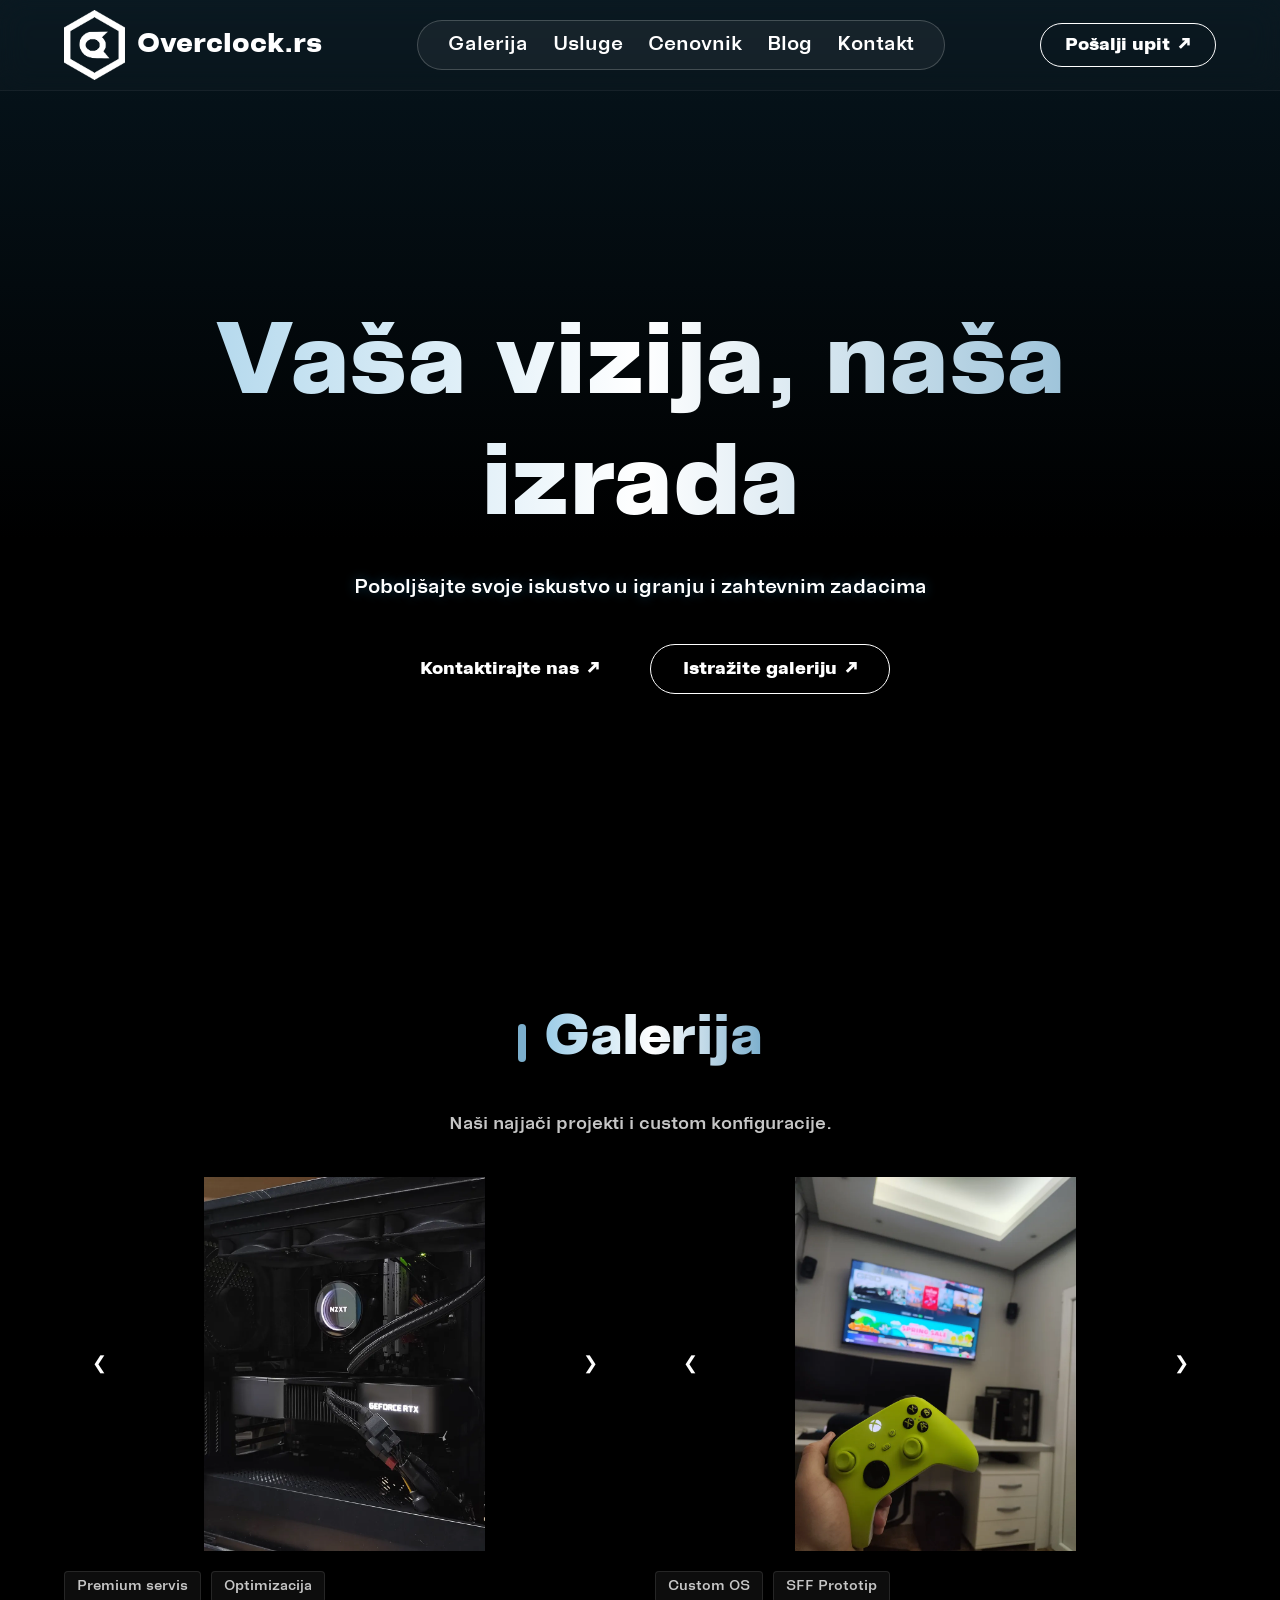
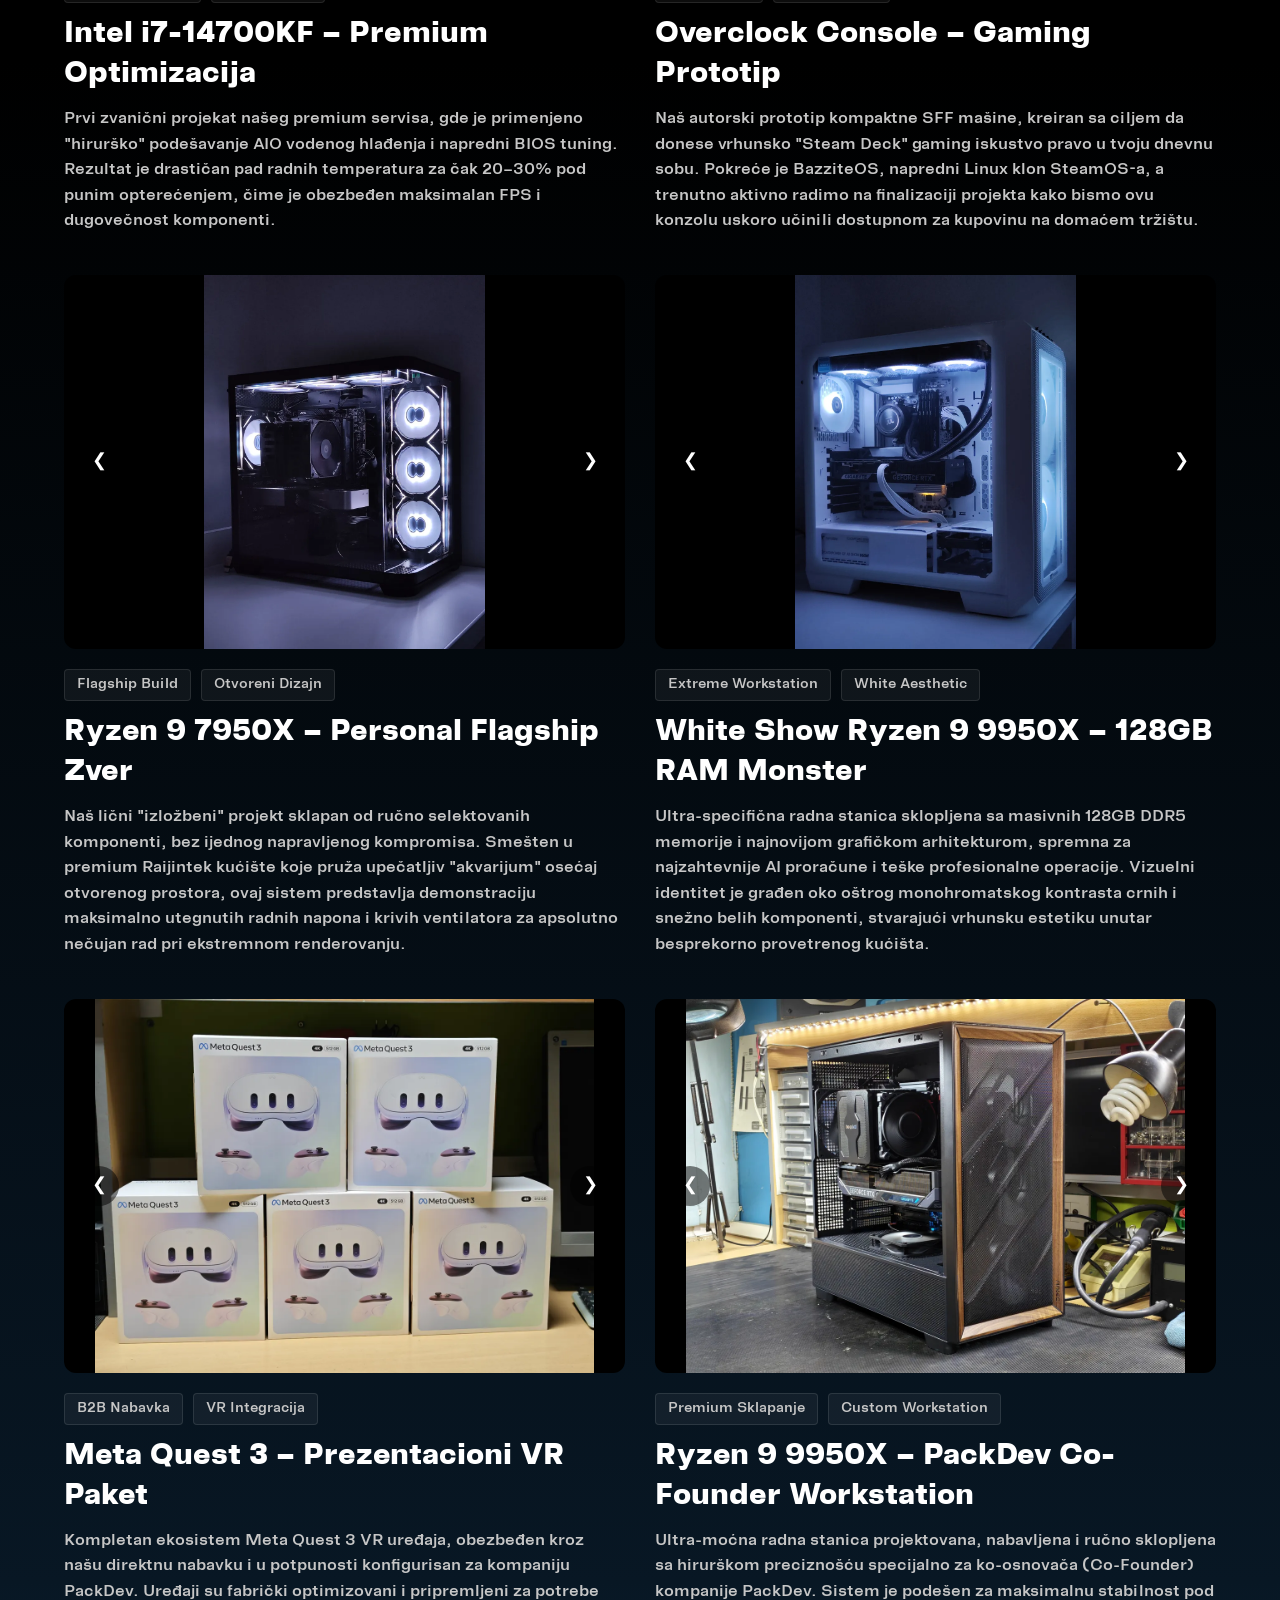
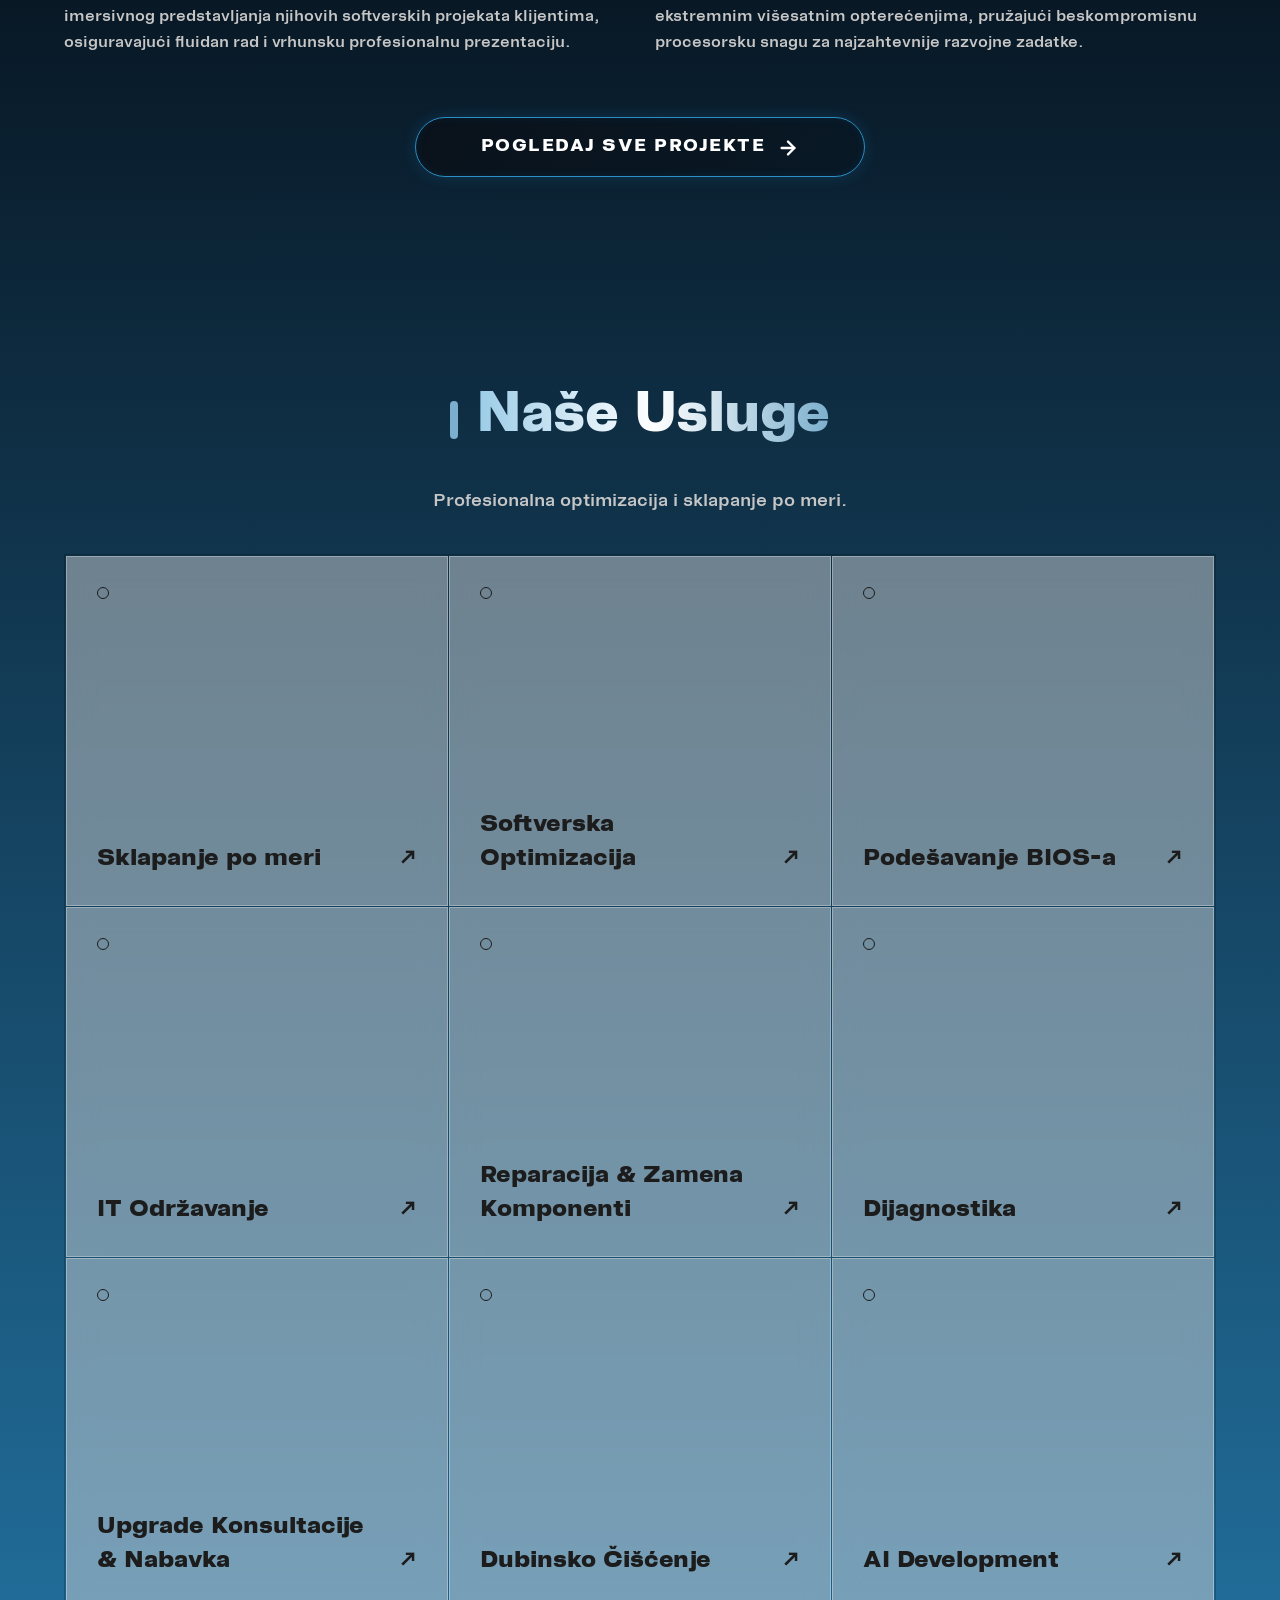
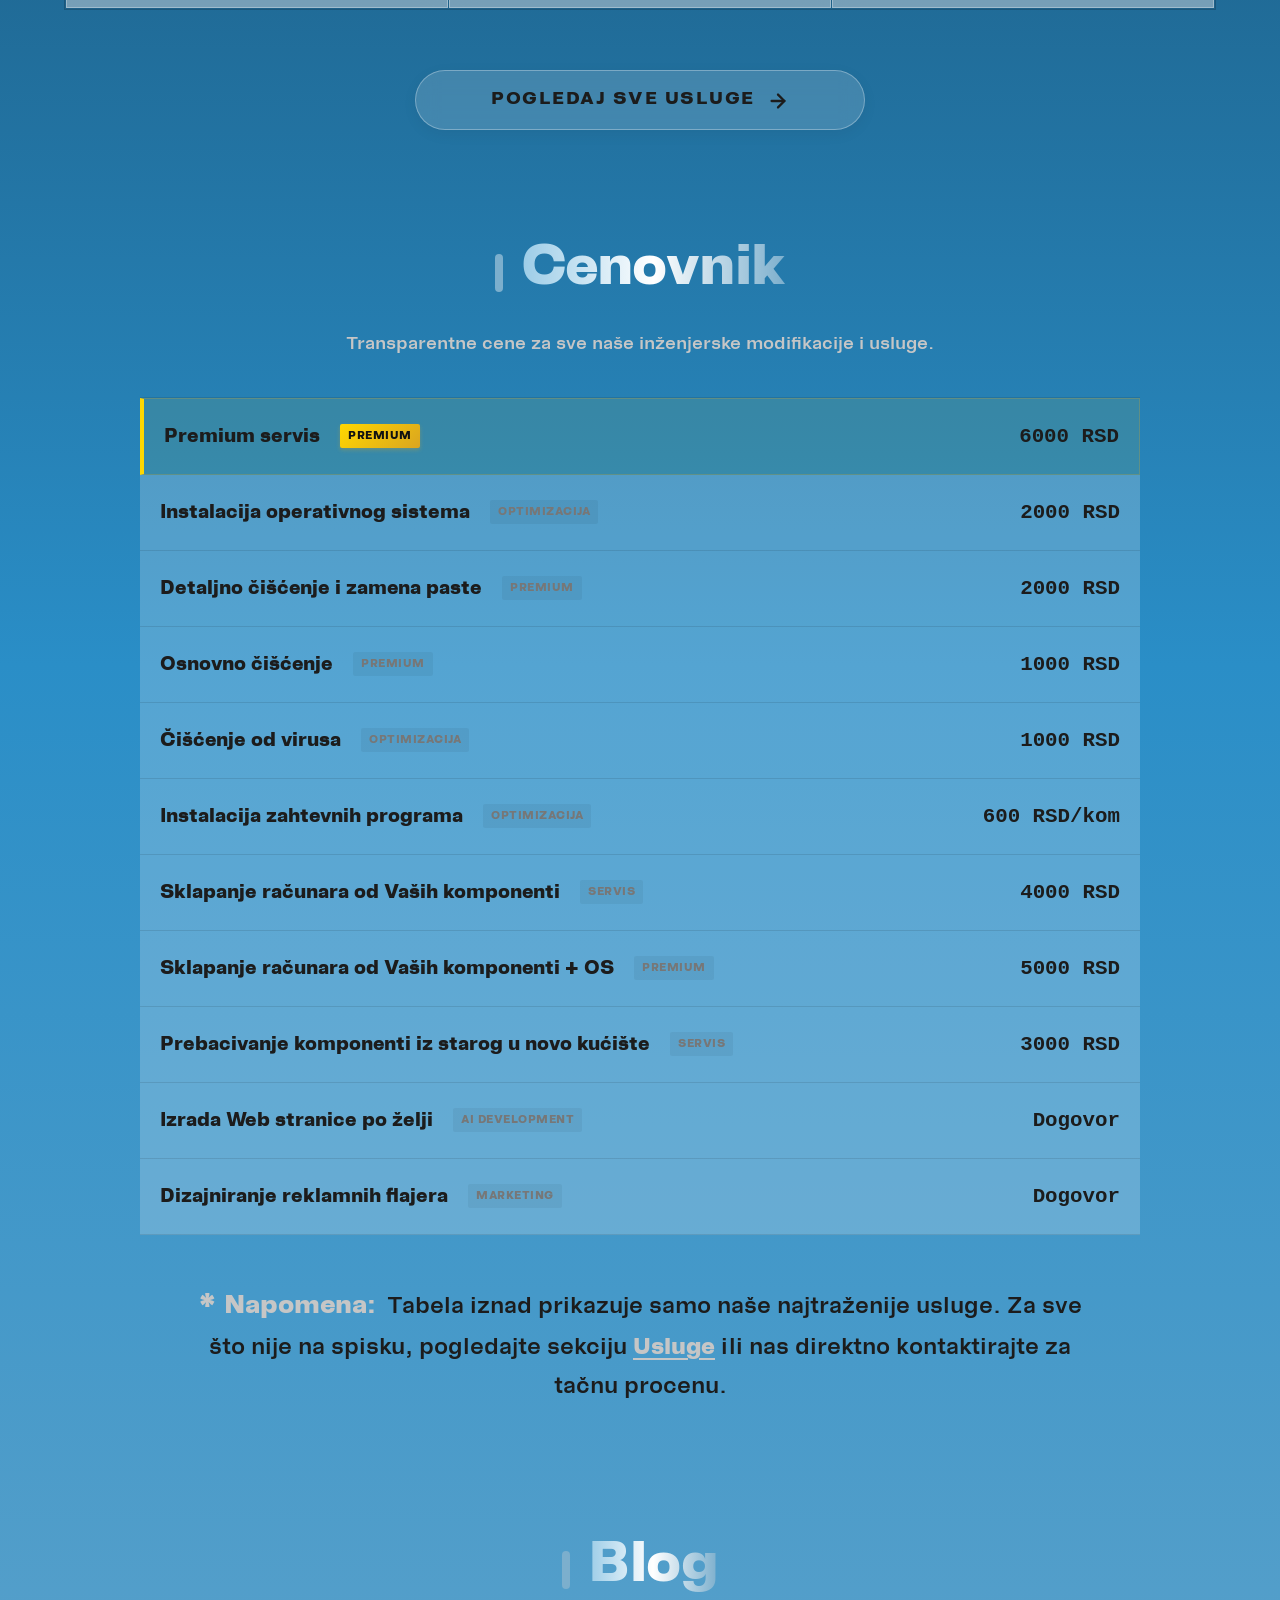
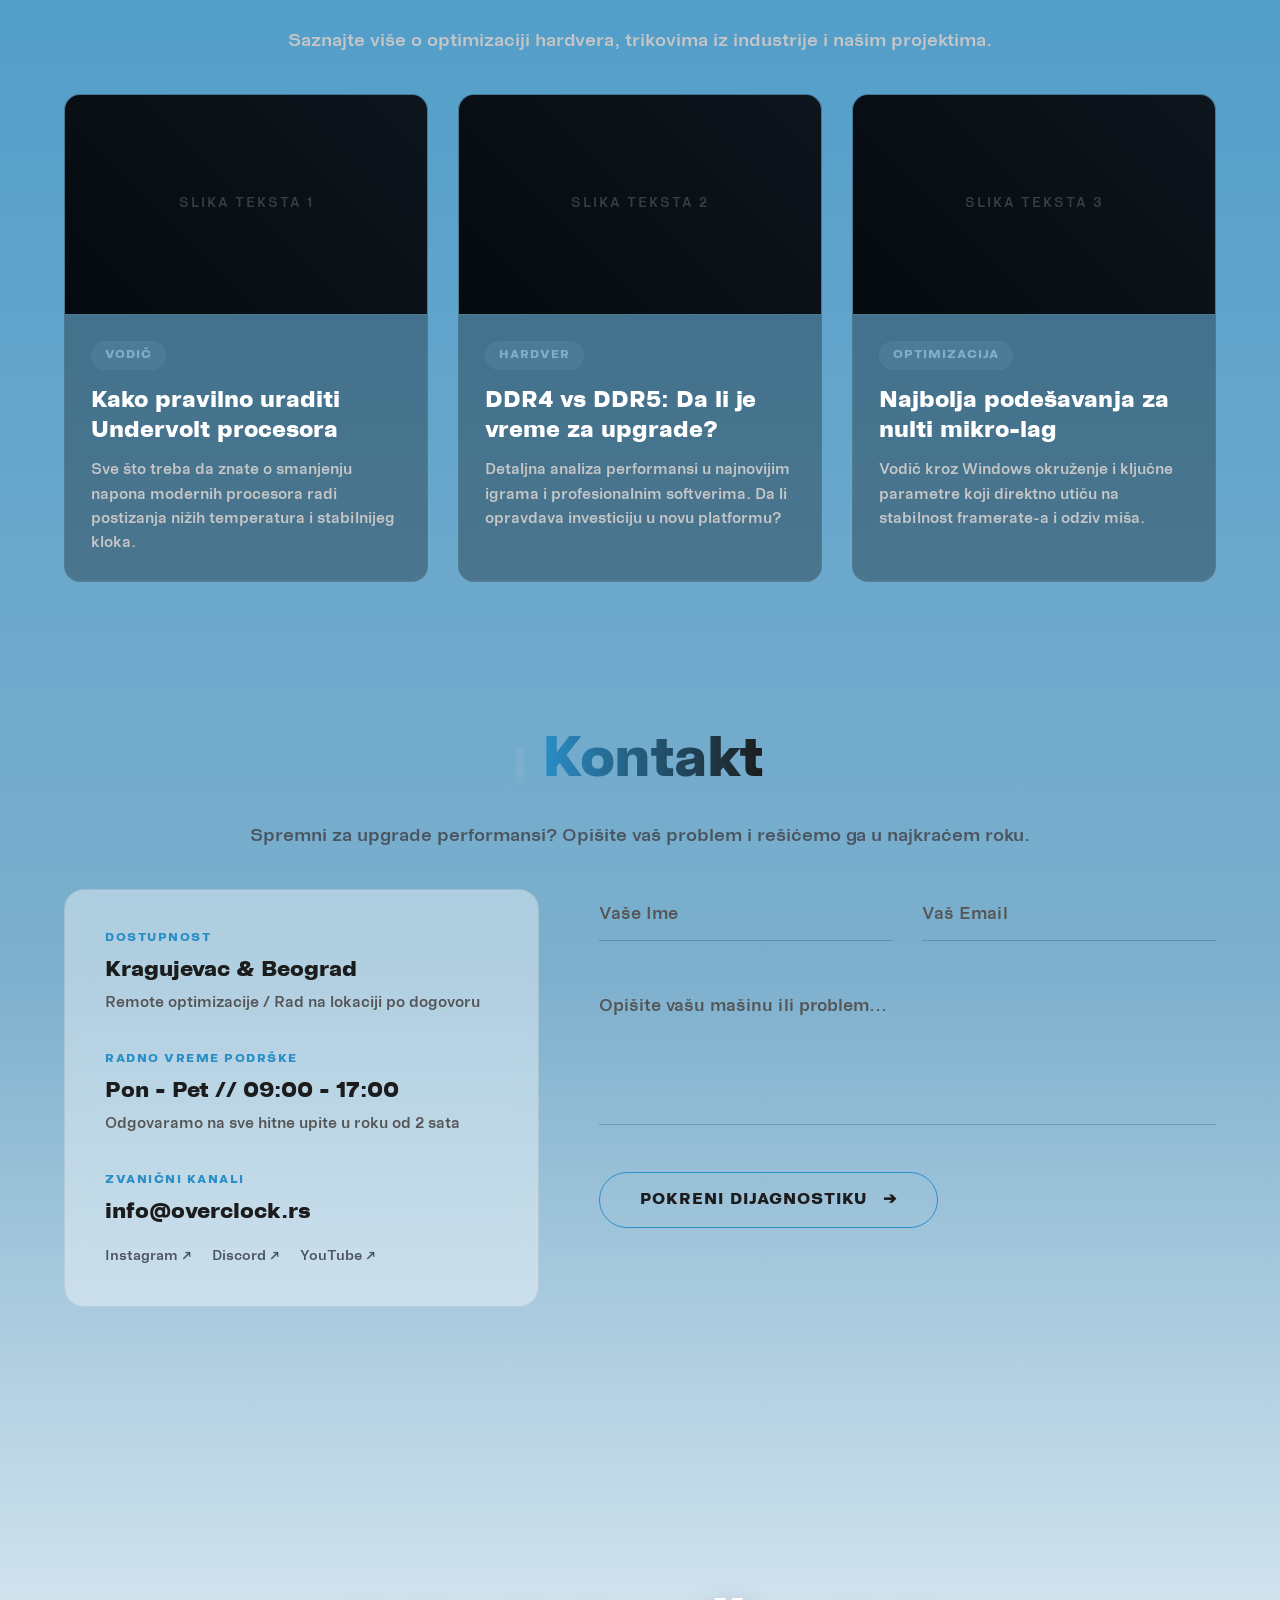
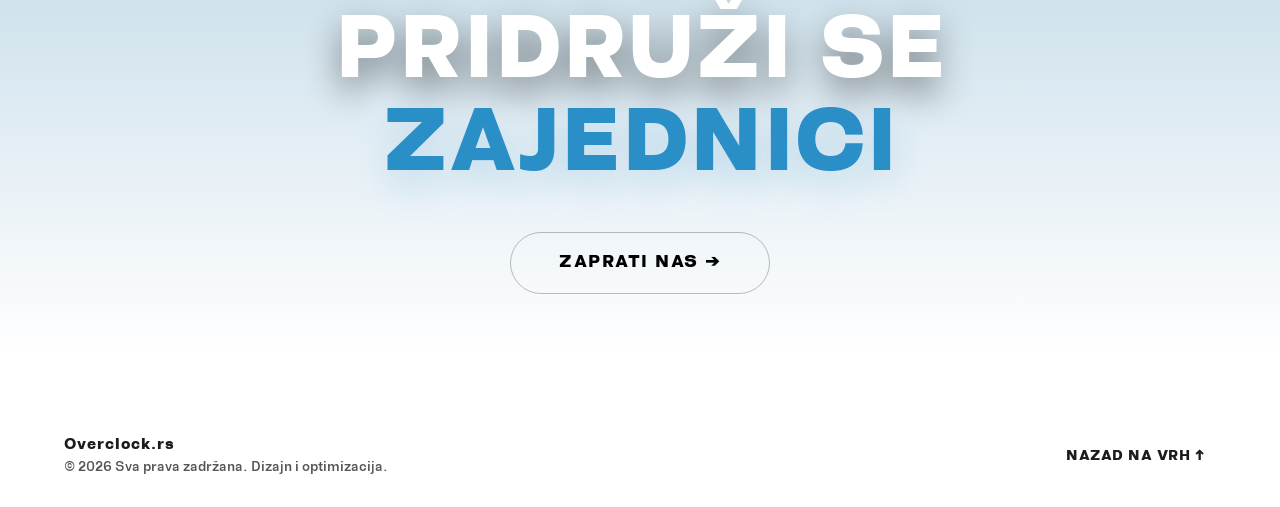
==== index.html @ 9da89755 "Price section QoL 1" ====
<!DOCTYPE html>
<html lang="sr">
<head>
    <meta charset="UTF-8">
    <meta name="viewport" content="width=device-width, initial-scale=1.0">
    <title>Pocetna - Overclock.rs</title>
    <link rel="stylesheet" href="css/animations.css">
    <link rel="stylesheet" href="css/style.css?v=5.9">
    <link rel="stylesheet" href="css/mobile.css?v=5.9">
</head>
<body>

    <header>
        <div class="container main-navigation">
            
            <div class="logo-wrapper">
                <img src="images/oc1.png" alt="Logo">
                <a href="#hero" class="logo-text">Overclock.rs</a>
            </div>

            <input type="checkbox" id="menu-toggle" class="menu-toggle-cb">
                <label for="menu-toggle" class="hamburger-menu">
                        <span></span>
                        <span></span>
                        <span></span>
                </label>

            <nav>
                <a href="#galerija">Galerija</a>
                <a href="#usluge">Usluge</a>
                <a href="#cenovnik">Cenovnik</a>
                <a href="#blog">Blog</a>
                <a href="#kontakt">Kontakt</a>
            </nav>

            <div class="header-actions">
                <button class="btn-outline-nav">Pošalji upit <span>↗</span></button>
            </div>
            
        </div>
    </header>

    <section id="hero" class="hero">

<div class="video-wrapper">
    <iframe src="https://player.vimeo.com/video/1200916587?background=1&autoplay=1&loop=1&muted=1" 
            frameborder="0" 
            allow="autoplay; fullscreen">
    </iframe>
    
    <div class="video-overlay"></div>
</div>

    <div class="hero-overlay">
        <div class="container hero-content">
            <div class="hero-content-wrapper">
                <h1>Vaša vizija, naša izrada</h1>
                <p>Poboljšajte svoje iskustvo u igranju i zahtevnim zadacima</p>
            
                    <div class="hero-actions">
                        <a href="#" class="btn-black">Kontaktirajte nas <span>↗</span></a>
                        <a href="#" class="btn-outline">Istražite galeriju <span>↗</span></a>
                    </div>
                </div>
            </div>
    </div>
    </section>

<main class="scroll-journey">
    
<section id="galerija" class="gallery">
    <div class="container">
        <div class="section-head scroll-blur-reveal">
            <div class="title-wrapper">
                <div class="title-marker"></div>
                <h2 class="section-title">Galerija</h2>
            </div>
            <p class="section-subtitle">Naši najjači projekti i custom konfiguracije.</p>
        </div>
        
<div class="large-gallery-grid">
    
    <div class="gallery-project scroll-blur-reveal">
        <div class="slider-wrapper">
                <button class="slider-arrow prev-arrow" aria-label="Prethodna slika">&#10094;</button>
  
            <div class="project-slider">
                <div class="slide"><img src="images/galerija/i714700k_1.webp" alt="Intel i7-14700K optimizacija i sklapanje"></div>
                <div class="slide"><img src="images/galerija/i714700k_2.webp" alt="Vodeno hlađenje i kabliranje kućišta"></div>
                <div class="slide"><img src="images/galerija/i714700k_3.webp" alt="Detalj unutrašnjosti računara"></div>
                <div class="slide"><img src="images/galerija/i714700k_4.webp" alt="Detalj unutrašnjosti računara"></div>
                <div class="slide"><img src="images/galerija/i714700k_5.webp" alt="Detalj vodeno hlađenje"></div>
                <div class="slide"><img src="images/galerija/i714700k_6.webp" alt="Rešenje vodenog hlađenja uz pomoć gumica"></div>
        </div>

                <button class="slider-arrow next-arrow" aria-label="Sledeća slika">&#10095;</button>
        </div>
        
        <div class="project-info">
            <div class="project-tags">
                <span class="tag">Premium servis</span>
                <span class="tag">Optimizacija</span>
            </div>
            <h3 class="project-title">Intel i7-14700KF – Premium Optimizacija</h3>
            <p class="project-desc">Prvi zvanični projekat našeg premium servisa, gde je primenjeno "hirurško" podešavanje AIO vodenog hlađenja i napredni BIOS tuning.
                 Rezultat je drastičan pad radnih temperatura za čak 20–30% pod punim opterećenjem, čime je obezbeđen maksimalan FPS i dugovečnost komponenti.</p>
        </div>
    </div>

    <div class="gallery-project scroll-blur-reveal">
        <div class="slider-wrapper">
                <button class="slider-arrow prev-arrow" aria-label="Prethodna slika">&#10094;</button>
  
            <div class="project-slider">
                <div class="slide"><img src="images/galerija/ockonzola_1.webp" alt="Kompletan konzolni setup sa kontrolerom u dnevnoj sobi"></div>
                <div class="slide"><img src="images/galerija/ockonzola_2.webp" alt="OC Konzola priključena na monitor - Bazzite OS interfejs"></div>
                <div class="slide"><img src="images/galerija/ockonzola_3.webp" alt="Framerate prilikom testiranja"></div>
                <div class="slide"><img src="images/galerija/ockonzola_4.webp" alt="Prikazivanje mogućnosti desktop moda"></div>
                <div class="slide"><img src="images/galerija/ockonzola_5.webp" alt="Funkcionalan desktop mod"></div>
        </div>

                <button class="slider-arrow next-arrow" aria-label="Sledeća slika">&#10095;</button>
        </div>
        
        <div class="project-info">
            <div class="project-tags">
                <span class="tag">Custom OS</span>
                <span class="tag">SFF Prototip</span>
            </div>
            <h3 class="project-title">Overclock Console – Gaming Prototip</h3>
            <p class="project-desc">Naš autorski prototip kompaktne SFF mašine, kreiran sa ciljem da donese vrhunsko "Steam Deck" gaming iskustvo pravo u tvoju dnevnu sobu. 
                Pokreće je BazziteOS, napredni Linux klon SteamOS-a, a trenutno aktivno radimo na finalizaciji projekta kako bismo ovu konzolu uskoro učinili dostupnom za kupovinu na domaćem tržištu. </p>
        </div>
    </div>

    <div class="gallery-project scroll-blur-reveal">
        <div class="slider-wrapper">
                <button class="slider-arrow prev-arrow" aria-label="Prethodna slika">&#10094;</button>
  
            <div class="project-slider">
                <div class="slide"><img src="images/galerija/raijintek_1.webp" alt="Raijintek custom PC kućište - izgled kompletnog računara"></div>
                <div class="slide"><img src="images/galerija/raijintek_2.webp" alt="Unutrašnjost Raijintek kućišta"></div>
                <div class="slide"><img src="images/galerija/raijintek_3.webp" alt="Sistem za hlađenje i instalacija procesorskog hladnjaka"></div>
                <div class="slide"><img src="images/galerija/raijintek_4.webp" alt="Moćna Tomahawk Mag matična ploča"></div>
                <div class="slide"><img src="images/galerija/raijintek_5.webp" alt="Detalj ventilacije i strujanja vazduha u Raijintek kućištu"></div>
                <div class="slide"><img src="images/galerija/raijintek_6.webp" alt="Pedantno kabliranje i organizacija kablova unutar računara"></div>
                <div class="slide"><img src="images/galerija/raijintek_7.webp" alt="Završen Raijintek gaming PC na radnom stolu"></div>
                <div class="slide"><img src="images/galerija/raijintek_8.webp" alt="Unutrašnjost Raijintek kućišta sa sklopljenim komponentama"></div>
        </div>

                <button class="slider-arrow next-arrow" aria-label="Sledeća slika">&#10095;</button>
        </div>
        
        <div class="project-info">
            <div class="project-tags">
                <span class="tag">Flagship Build</span>
                <span class="tag">Otvoreni Dizajn</span>
            </div>
            <h3 class="project-title">Ryzen 9 7950X – Personal Flagship Zver</h3>
            <p class="project-desc">Naš lični "izložbeni" projekt sklapan od ručno selektovanih komponenti, bez ijednog napravljenog kompromisa. 
                Smešten u premium Raijintek kućište koje pruža upečatljiv "akvarijum" osećaj otvorenog prostora, ovaj sistem predstavlja demonstraciju maksimalno utegnutih
                 radnih napona i krivih ventilatora za apsolutno nečujan rad pri ekstremnom renderovanju.</p>
        </div>
    </div>

    <div class="gallery-project scroll-blur-reveal">
            <div class="slider-wrapper">
                <button class="slider-arrow prev-arrow" aria-label="Prethodna slika">&#10094;</button>
  
            <div class="project-slider">
                <div class="slide"><img src="images/galerija/white_thermaltake_1.webp" alt="Belo Thermaltake kućište - izgled custom gaming računara"></div>
                <div class="slide"><img src="images/galerija/white_thermaltake_2.webp" alt="Unutrašnjost bele Thermaltake konfiguracije"></div>
                <div class="slide"><img src="images/galerija/white_thermaltake_3.webp" alt="Vodeno hlađenje i ventilator u belom Thermaltake kućištu"></div>
                <div class="slide"><img src="images/galerija/white_thermaltake_4.webp" alt="Detalj hladnjaka i bele RAM memorije u racunaru"></div>
                <div class="slide"><img src="images/galerija/white_thermaltake_5.webp" alt="Unutrašnjost bele Thermaltake konfiguracije sa RGB osvetljenjem"></div>
                <div class="slide"><img src="images/galerija/white_thermaltake_6.webp" alt="Završen beli Thermaltake custom PC setup"></div>
        </div>

                <button class="slider-arrow next-arrow" aria-label="Sledeća slika">&#10095;</button>
        </div>
        
        <div class="project-info">
            <div class="project-tags">
                <span class="tag">Extreme Workstation</span>
                <span class="tag">White Aesthetic</span>
            </div>
            <h3 class="project-title">White Show Ryzen 9 9950X – 128GB RAM Monster</h3>
            <p class="project-desc">Ultra-specifična radna stanica sklopljena sa masivnih 128GB DDR5 memorije i najnovijom grafičkom arhitekturom, spremna za najzahtevnije AI proračune i teške profesionalne operacije.
                 Vizuelni identitet je građen oko oštrog monohromatskog kontrasta crnih i snežno belih komponenti, stvarajući vrhunsku estetiku unutar besprekorno provetrenog kućišta.</p>
        </div>
    </div>

        <div class="gallery-project scroll-blur-reveal">
        <div class="slider-wrapper">
                <button class="slider-arrow prev-arrow" aria-label="Prethodna slika">&#10094;</button>
  
            <div class="project-slider">
                <div class="slide"><img src="images/galerija/metaquest_1.webp" alt="Meta Quest VR headset"></div>
                <div class="slide"><img src="images/galerija/metaquest_2.webp" alt="Prikaz Meta Quest uređaja i pratećih kontrolera"></div>
                <div class="slide"><img src="images/galerija/metaquest_3.webp" alt="Prikaz Meta Quest pratećih kontrolera"></div>
                <div class="slide"><img src="images/galerija/metaquest_4.webp" alt="Prikaz Meta Quest uređaja"></div>

        </div>

                <button class="slider-arrow next-arrow" aria-label="Sledeća slika">&#10095;</button>
        </div>
        
        <div class="project-info">
            <div class="project-tags">
                <span class="tag">B2B Nabavka</span>
                <span class="tag">VR Integracija</span>
            </div>
            <h3 class="project-title">Meta Quest 3 – Prezentacioni VR Paket</h3>
            <p class="project-desc">Kompletan ekosistem Meta Quest 3 VR uređaja, obezbeđen kroz našu direktnu nabavku i u potpunosti konfigurisan za kompaniju PackDev.
                Uređaji su fabrički optimizovani i pripremljeni za potrebe imersivnog predstavljanja njihovih softverskih projekata klijentima, osiguravajući fluidan rad i vrhunsku profesionalnu prezentaciju.</p>
        </div>
    </div>

        <div class="gallery-project scroll-blur-reveal">
        <div class="slider-wrapper">
                <button class="slider-arrow prev-arrow" aria-label="Prethodna slika">&#10094;</button>
  
            <div class="project-slider">
                <div class="slide"><img src="images/galerija/packdevpc_1.webp" alt="PackDevPC custom PC za developere - izgled kompletnog kućišta"></div>
                <div class="slide"><img src="images/galerija/packdevpc_2.webp" alt="Antec Flux kućiste sa drvenim akcentima"></div>
                <div class="slide"><img src="images/galerija/packdevpc_3.webp" alt="Unutrašnjost radne stanice optimizovane za programiranje i kompajliranje"></div>
                <div class="slide"><img src="images/galerija/packdevpc_4.webp" alt="Moćan procesor i sistem za hlađenje u developer PC konfiguraciji"></div>
                <div class="slide"><img src="images/galerija/packdevpc_5.webp" alt="Moćan procesor i sistem za hlađenje u developer PC konfiguraciji"></div>
        </div>

                <button class="slider-arrow next-arrow" aria-label="Sledeća slika">&#10095;</button>
        </div>
        
        <div class="project-info">
            <div class="project-tags">
                <span class="tag">Premium Sklapanje</span>
                <span class="tag">Custom Workstation</span>
            </div>
            <h3 class="project-title">Ryzen 9 9950X – PackDev Co-Founder Workstation</h3>
            <p class="project-desc">Ultra-moćna radna stanica projektovana, nabavljena i ručno sklopljena sa hirurškom preciznošću specijalno za ko-osnovača (Co-Founder) kompanije PackDev.
                 Sistem je podešen za maksimalnu stabilnost pod ekstremnim višesatnim opterećenjima, pružajući beskompromisnu procesorsku snagu za najzahtevnije razvojne zadatke.</p>
        </div>
    </div>

</div>
<div class="gallery-cta-wrapper">
  <a href="#" class="btn-glow-wide">
    <span>Pogledaj sve projekte</span>
    <svg width="22" height="22" viewBox="0 0 24 24" fill="none" stroke="currentColor" stroke-width="2.5" stroke-linecap="round" stroke-linejoin="round">
      <line x1="5" y1="12" x2="19" y2="12"></line>
      <polyline points="12 5 19 12 12 19"></polyline>
    </svg>
  </a>
</div>
    </div>
</section>

<section id="usluge" class="services">
    <div class="container">
        
        <div class="section-head scroll-blur-reveal">
            <div class="title-wrapper">
                <div class="title-marker"></div>
                <h2 class="section-title dark-text">Naše Usluge</h2>
            </div>
            <p class="section-subtitle dark-text">Profesionalna optimizacija i sklapanje po meri.</p>
        </div>
        
        <div class="test-prostora dark-border"></div>

<div class="bento-light-grid">
    
    <!-- 1. Sklapanje po meri -->
    <div class="bento-light-card scroll-blur-reveal">
        <video class="bento-video-bg" autoplay loop muted playsinline poster="videos/sklapanje-thumb.jpg">
            <source src="videos/sklapanje.mp4" type="video/mp4">
        </video>
        <div class="bento-card-overlay"></div>
        <div class="bento-top">
            <div class="indicator-circle"></div>
        </div>
        <div class="bento-bottom">
            <div class="bento-text">
                <h3 class="bento-title">Sklapanje po meri</h3>
                <div class="bento-desc-wrapper">
                    <p class="bento-desc">Profesionalna montaža komponenti i savršen cable management.</p>
                </div>
            </div>
            <div class="bento-arrow">↗</div>
        </div>
    </div>

    <!-- 2. Softverska Optimizacija -->
    <div class="bento-light-card scroll-blur-reveal">
        <video class="bento-video-bg" autoplay loop muted playsinline poster="videos/optimizacija-thumb.jpg">
            <source src="videos/optimizacija.mp4" type="video/mp4">
        </video>
        <div class="bento-card-overlay"></div>
        <div class="bento-top">
            <div class="indicator-circle"></div>
        </div>
        <div class="bento-bottom">
            <div class="bento-text">
                <h3 class="bento-title">Softverska Optimizacija</h3>
                <div class="bento-desc-wrapper">
                    <p class="bento-desc">Podešavanje OS-a i gašenje nepotrebnih procesa za maksimalan FPS.</p>
                </div>
            </div>
            <div class="bento-arrow">↗</div>
        </div>
    </div>

    <!-- 3. Podešavanje BIOS-a -->
    <div class="bento-light-card scroll-blur-reveal">
        <video class="bento-video-bg" autoplay loop muted playsinline poster="videos/bios-thumb.jpg">
            <source src="videos/bios.mp4" type="video/mp4">
        </video>
        <div class="bento-card-overlay"></div>
        <div class="bento-top">
            <div class="indicator-circle"></div>
        </div>
        <div class="bento-bottom">
            <div class="bento-text">
                <h3 class="bento-title">Podešavanje BIOS-a</h3>
                <div class="bento-desc-wrapper">
                    <p class="bento-desc">Undervolting, XMP profili i optimizacija krivih ventilatora.</p>
                </div>
            </div>
            <div class="bento-arrow">↗</div>
        </div>
    </div>

    <!-- 4. IT Održavanje -->
    <div class="bento-light-card scroll-blur-reveal">
        <video class="bento-video-bg" autoplay loop muted playsinline poster="videos/odrzavanje-thumb.jpg">
            <source src="videos/odrzavanje.mp4" type="video/mp4">
        </video>
        <div class="bento-card-overlay"></div>
        <div class="bento-top">
            <div class="indicator-circle"></div>
        </div>
        <div class="bento-bottom">
            <div class="bento-text">
                <h3 class="bento-title">IT Održavanje</h3>
                <div class="bento-desc-wrapper">
                    <p class="bento-desc">Pouzdan servis i redovno održavanje sistema za pravna lica.</p>
                </div>
            </div>
            <div class="bento-arrow">↗</div>
        </div>
    </div>

    <!-- 5. Reparacija & Zamena Komponenti -->
    <div class="bento-light-card scroll-blur-reveal">
        <video class="bento-video-bg" autoplay loop muted playsinline poster="videos/reparacija-thumb.jpg">
            <source src="videos/reparacija.mp4" type="video/mp4">
        </video>
        <div class="bento-card-overlay"></div>
        <div class="bento-top">
            <div class="indicator-circle"></div>
        </div>
        <div class="bento-bottom">
            <div class="bento-text">
                <h3 class="bento-title">Reparacija & Zamena Komponenti</h3>
                <div class="bento-desc-wrapper">
                    <p class="bento-desc">Zamena crknutih napajanja, grafičkih karti, ventilatora, vodeno hlađenje / AIO zamena, ubacivanje bržih SSD-ova.</p>
                </div>
            </div>
            <div class="bento-arrow">↗</div>
        </div>
    </div>

    <!-- 6. Dijagnostika -->
    <div class="bento-light-card scroll-blur-reveal">
        <video class="bento-video-bg" autoplay loop muted playsinline poster="videos/dijagnostika-thumb.jpg">
            <source src="videos/dijagnostika.mp4" type="video/mp4">
        </video>
        <div class="bento-card-overlay"></div>
        <div class="bento-top">
            <div class="indicator-circle"></div>
        </div>
        <div class="bento-bottom">
            <div class="bento-text">
                <h3 class="bento-title">Dijagnostika</h3>
                <div class="bento-desc-wrapper">
                    <p class="bento-desc">Brzo otkrivanje kvarova i hardverskih konflikata u sistemu.</p>
                </div>
            </div>
            <div class="bento-arrow">↗</div>
        </div>
    </div>

    <!-- 7. Upgrade Konsultacije & Nabavka -->
    <div class="bento-light-card scroll-blur-reveal">
        <video class="bento-video-bg" autoplay loop muted playsinline poster="videos/upgrade-thumb.jpg">
            <source src="videos/upgrade.mp4" type="video/mp4">
        </video>
        <div class="bento-card-overlay"></div>
        <div class="bento-top">
            <div class="indicator-circle"></div>
        </div>
        <div class="bento-bottom">
            <div class="bento-text">
                <h3 class="bento-title">Upgrade Konsultacije & Nabavka</h3>
                <div class="bento-desc-wrapper">
                    <p class="bento-desc">Savetovanje šta je pametno nadograditi u postojećem računaru za najmanje novca, uz procenu kompatibilnosti.</p>
                </div>
            </div>
            <div class="bento-arrow">↗</div>
        </div>
    </div>

    <!-- 8. Dubinsko Čišćenje -->
    <div class="bento-light-card scroll-blur-reveal">
        <video class="bento-video-bg" autoplay loop muted playsinline poster="videos/ciscenje-thumb.jpg">
            <source src="videos/ciscenje.mp4" type="video/mp4">
        </video>
        <div class="bento-card-overlay"></div>
        <div class="bento-top">
            <div class="indicator-circle"></div>
        </div>
        <div class="bento-bottom">
            <div class="bento-text">
                <h3 class="bento-title">Dubinsko Čišćenje</h3>
                <div class="bento-desc-wrapper">
                    <p class="bento-desc">Detaljno uklanjanje prašine i zamena termalnih pasta.</p>
                </div>
            </div>
            <div class="bento-arrow">↗</div>
        </div>
    </div>

    <!-- 9. AI Development -->
    <div class="bento-light-card scroll-blur-reveal">
        <video class="bento-video-bg" autoplay loop muted playsinline poster="videos/ai-thumb.jpg">
            <source src="videos/ai-dev.mp4" type="video/mp4">
        </video>
        <div class="bento-card-overlay"></div>
        <div class="bento-top">
            <div class="indicator-circle"></div>
        </div>
        <div class="bento-bottom">
            <div class="bento-text">
                <h3 class="bento-title">AI Development</h3>
                <div class="bento-desc-wrapper">
                    <p class="bento-desc">Nešto novo o čemu ćemo tek pričati</p>
                </div>
            </div>
            <div class="bento-arrow">↗</div>
        </div>
    </div>

</div>

      <div class="services-cta-wrapper">
  <a href="#" class="btn-glow-wide">
    <span>Pogledaj sve usluge</span>
    <svg width="22" height="22" viewBox="0 0 24 24" fill="none" stroke="currentColor" stroke-width="2.5" stroke-linecap="round" stroke-linejoin="round">
      <line x1="5" y1="12" x2="19" y2="12"></line>
      <polyline points="12 5 19 12 12 19"></polyline>
    </svg>
  </a>
</div>  
    </div>
</section>

<section id="cenovnik" class="pricing">
    <div class="container">
        
        <div class="title-wrapper">
            <div class="title-marker scroll-blur-reveal"></div>
            <h2 class="section-title scroll-blur-reveal">Cenovnik</h2>
        </div>
        <p class="section-subtitle scroll-blur-reveal">Transparentne cene za sve naše inženjerske modifikacije i usluge.</p>

        <div class="pricing-container scroll-blur-reveal">
            
            <div class="pricing-row premium-gold-card">
                <div class="pricing-info">
                    <h4 class="pricing-service-title">Premium servis</h4>
                    <span class="pricing-tag">Premium</span>
                </div>
                <div class="pricing-value">6000 RSD</div>
            </div>

            <div class="pricing-row">
                <div class="pricing-info">
                    <h4 class="pricing-service-title">Instalacija operativnog sistema</h4>
                    <span class="pricing-tag">Optimizacija</span>
                </div>
                <div class="pricing-value">2000 RSD</div>
            </div>

            <div class="pricing-row">
                <div class="pricing-info">
                    <h4 class="pricing-service-title">Detaljno čišćenje i zamena paste</h4>
                    <span class="pricing-tag">Premium</span>
                </div>
                <div class="pricing-value">2000 RSD</div>
            </div>

            <div class="pricing-row">
                <div class="pricing-info">
                    <h4 class="pricing-service-title">Osnovno čišćenje</h4>
                    <span class="pricing-tag">Premium</span>
                </div>
                <div class="pricing-value">1000 RSD</div>
            </div>

            <div class="pricing-row">
                <div class="pricing-info">
                    <h4 class="pricing-service-title">Čišćenje od virusa</h4>
                    <span class="pricing-tag">Optimizacija</span>
                </div>
                <div class="pricing-value">1000 RSD</div>
            </div>

            <div class="pricing-row">
                <div class="pricing-info">
                    <h4 class="pricing-service-title">Instalacija zahtevnih programa</h4>
                    <span class="pricing-tag">Optimizacija</span>
                </div>
                <div class="pricing-value">600 RSD/kom</div>
            </div>

            <div class="pricing-row">
                <div class="pricing-info">
                    <h4 class="pricing-service-title">Sklapanje računara od Vaših komponenti</h4>
                    <span class="pricing-tag">Servis</span>
                </div>
                <div class="pricing-value">4000 RSD</div>
            </div>

            <div class="pricing-row">
                <div class="pricing-info">
                    <h4 class="pricing-service-title">Sklapanje računara od Vaših komponenti + OS</h4>
                    <span class="pricing-tag">Premium</span>
                </div>
                <div class="pricing-value">5000 RSD</div>
            </div>

            <div class="pricing-row">
                <div class="pricing-info">
                    <h4 class="pricing-service-title">Prebacivanje komponenti iz starog u novo kućište</h4>
                    <span class="pricing-tag">Servis</span>
                </div>
                <div class="pricing-value">3000 RSD</div>
            </div>

            <div class="pricing-row">
                <div class="pricing-info">
                    <h4 class="pricing-service-title">Izrada Web stranice po želji</h4>
                    <span class="pricing-tag">AI Development</span>
                </div>
                <div class="pricing-value">Dogovor</div>
            </div>

            <div class="pricing-row">
                <div class="pricing-info">
                    <h4 class="pricing-service-title">Dizajniranje reklamnih flajera</h4>
                    <span class="pricing-tag">Marketing</span>
                </div>
                <div class="pricing-value">Dogovor</div>
            </div>

        </div>

        <div class="pricing-text-notice">
    <p>
        <span class="notice-highlight">* Napomena:</span> Tabela iznad prikazuje samo naše najtraženije usluge. Za sve što nije na spisku, pogledajte sekciju <a href="#usluge">Usluge</a> ili nas direktno kontaktirajte za tačnu procenu.
    </p>
</div>

    </div>
 </section>

 <section id="blog" class="blog">
    <div class="container">
        
        <div class="title-wrapper">
            <div class="title-marker scroll-blur-reveal"></div>
            <h2 class="section-title scroll-blur-reveal">Blog</h2>
        </div>
        <p class="section-subtitle scroll-blur-reveal">Saznajte više o optimizaciji hardvera, trikovima iz industrije i našim projektima.</p>

        <div class="blog-grid scroll-blur-reveal">
            
            <article class="blog-card">
                <div class="blog-image-wrapper">
                    <div class="blog-image-placeholder">Slika Teksta 1</div>
                </div>
                <div class="blog-content">
                    <span class="blog-badge">Vodič</span>
                    <h3 class="blog-title">Kako pravilno uraditi Undervolt procesora</h3>
                    <p class="blog-desc">Sve što treba da znate o smanjenju napona modernih procesora radi postizanja nižih temperatura i stabilnijeg kloka.</p>
                </div>
            </article>

            <article class="blog-card">
                <div class="blog-image-wrapper">
                    <div class="blog-image-placeholder">Slika Teksta 2</div>
                </div>
                <div class="blog-content">
                    <span class="blog-badge">Hardver</span>
                    <h3 class="blog-title">DDR4 vs DDR5: Da li je vreme za upgrade?</h3>
                    <p class="blog-desc">Detaljna analiza performansi u najnovijim igrama i profesionalnim softverima. Da li opravdava investiciju u novu platformu?</p>
                </div>
            </article>

            <article class="blog-card">
                <div class="blog-image-wrapper">
                    <div class="blog-image-placeholder">Slika Teksta 3</div>
                </div>
                <div class="blog-content">
                    <span class="blog-badge">Optimizacija</span>
                    <h3 class="blog-title">Najbolja podešavanja za nulti mikro-lag</h3>
                    <p class="blog-desc">Vodič kroz Windows okruženje i ključne parametre koji direktno utiču na stabilnost framerate-a i odziv miša.</p>
                </div>
            </article>

        </div>
    </div>
</section>

<section id="kontakt" class="contact">
    <div class="container">
        
        <div class="title-wrapper scroll-blur-reveal">
            <div class="title-marker"></div>
            <h2 class="section-title">Kontakt</h2>
        </div>
        <p class="section-subtitle scroll-blur-reveal">Spremni za upgrade performansi? Opišite vaš problem i rešićemo ga u najkraćem roku.</p>

        <div class="contact-split-wrapper">
            
            <div class="contact-info-block scroll-blur-reveal">
                <div class="info-segment">
                    <span class="info-label">Dostupnost</span>
                    <h4 class="info-data">Kragujevac & Beograd</h4>
                    <p class="info-subdata">Remote optimizacije / Rad na lokaciji po dogovoru</p>
                </div>
                
                <div class="info-segment">
                    <span class="info-label">Radno Vreme Podrške</span>
                    <h4 class="info-data">Pon - Pet // 09:00 - 17:00</h4>
                    <p class="info-subdata">Odgovaramo na sve hitne upite u roku od 2 sata</p>
                </div>

                <div class="info-segment">
                    <span class="info-label">Zvanični Kanali</span>
                    <h4 class="info-data">info@overclock.rs</h4>
                    <div class="contact-socials">
                        <a href="#" class="social-link">Instagram ↗</a>
                        <a href="#" class="social-link">Discord ↗</a>
                        <a href="#" class="social-link">YouTube ↗</a>
                    </div>
                </div>
            </div>

            <form class="contact-form scroll-blur-reveal" autocomplete="off">
                <div class="form-row">
                    <div class="form-group">
                        <input type="text" id="name" name="name" required placeholder=" ">
                        <label for="name">Vaše Ime</label>
                        <div class="input-line"></div>
                    </div>
                    
                    <div class="form-group">
                        <input type="email" id="email" name="email" required placeholder=" ">
                        <label for="email">Vaš Email</label>
                        <div class="input-line"></div>
                    </div>
                </div>

                <div class="form-group full-width">
                    <textarea id="message" name="message" required placeholder=" " rows="5"></textarea>
                    <label for="message">Opišite vašu mašinu ili problem...</label>
                    <div class="input-line"></div>
                </div>

                <button type="submit" class="contact-submit-btn">
                    <span>Pokreni Dijagnostiku</span>
                    <span class="btn-arrow">➔</span>
                </button>
            </form>

        </div>
    </div>
</section>

<section class="community-particles-extreme">
    
    <div class="particles-mesh">
        <span class="p-node" style="left: 3%; width: 3px; height: 3px; animation-delay: 0s; animation-duration: 10s;"></span>
        <span class="p-node" style="left: 15%; width: 4px; height: 4px; animation-delay: 2s; animation-duration: 12s;"></span>
        <span class="p-node" style="left: 27%; width: 2px; height: 2px; animation-delay: 1s; animation-duration: 9s;"></span>
        <span class="p-node" style="left: 39%; width: 3px; height: 3px; animation-delay: 4s; animation-duration: 11s;"></span>
        <span class="p-node" style="left: 51%; width: 4px; height: 4px; animation-delay: 3s; animation-duration: 13s;"></span>
        <span class="p-node" style="left: 63%; width: 2px; height: 2px; animation-delay: 5s; animation-duration: 10s;"></span>
        <span class="p-node" style="left: 75%; width: 3px; height: 3px; animation-delay: 1.5s; animation-duration: 11.5s;"></span>
        <span class="p-node" style="left: 87%; width: 4px; height: 4px; animation-delay: 3.5s; animation-duration: 12.5s;"></span>
        <span class="p-node" style="left: 94%; width: 2px; height: 2px; animation-delay: 0.5s; animation-duration: 9.5s;"></span>

        <span class="p-node" style="left: 7%; width: 5px; height: 5px; animation-delay: 4s; animation-duration: 16s;"></span>
        <span class="p-node" style="left: 19%; width: 6px; height: 6px; animation-delay: 1s; animation-duration: 18s;"></span>
        <span class="p-node" style="left: 31%; width: 4px; height: 4px; animation-delay: 6s; animation-duration: 15s;"></span>
        <span class="p-node" style="left: 43%; width: 5px; height: 5px; animation-delay: 3s; animation-duration: 17s;"></span>
        <span class="p-node" style="left: 55%; width: 6px; height: 6px; animation-delay: 7s; animation-duration: 19s;"></span>
        <span class="p-node" style="left: 67%; width: 4px; height: 4px; animation-delay: 2s; animation-duration: 14s;"></span>
        <span class="p-node" style="left: 79%; width: 5px; height: 5px; animation-delay: 5s; animation-duration: 16.5s;"></span>
        <span class="p-node" style="left: 91%; width: 6px; height: 6px; animation-delay: 0s; animation-duration: 17.5s;"></span>

        <span class="p-node" style="left: 11%; width: 7px; height: 7px; animation-delay: 2s; animation-duration: 24s;"></span>
        <span class="p-node" style="left: 23%; width: 8px; height: 8px; animation-delay: 8s; animation-duration: 26s;"></span>
        <span class="p-node" style="left: 47%; width: 7px; height: 7px; animation-delay: 5s; animation-duration: 22s;"></span>
        <span class="p-node" style="left: 59%; width: 9px; height: 9px; animation-delay: 10s; animation-duration: 28s;"></span>
        <span class="p-node" style="left: 71%; width: 8px; height: 8px; animation-delay: 3s; animation-duration: 25s;"></span>
        <span class="p-node" style="left: 83%; width: 7px; height: 7px; animation-delay: 11s; animation-duration: 23s;"></span>

        <span class="p-node" style="left: 5%; width: 4px; height: 4px; animation-delay: 8s; animation-duration: 13s;"></span>
        <span class="p-node" style="left: 14%; width: 3px; height: 3px; animation-delay: 11s; animation-duration: 10.5s;"></span>
        <span class="p-node" style="left: 22%; width: 5px; height: 5px; animation-delay: 9s; animation-duration: 15s;"></span>
        <span class="p-node" style="left: 35%; width: 4px; height: 4px; animation-delay: 12s; animation-duration: 14s;"></span>
        <span class="p-node" style="left: 40%; width: 6px; height: 6px; animation-delay: 7s; animation-duration: 16.5s;"></span>
        <span class="p-node" style="left: 50%; width: 3px; height: 3px; animation-delay: 14s; animation-duration: 11s;"></span>
        <span class="p-node" style="left: 58%; width: 5px; height: 5px; animation-delay: 10s; animation-duration: 15.5s;"></span>
        <span class="p-node" style="left: 68%; width: 4px; height: 4px; animation-delay: 13s; animation-duration: 13.5s;"></span>
        <span class="p-node" style="left: 78%; width: 7px; height: 7px; animation-delay: 9s; animation-duration: 20s;"></span>
        <span class="p-node" style="left: 85%; width: 3px; height: 3px; animation-delay: 15s; animation-duration: 12s;"></span>
        <span class="p-node" style="left: 96%; width: 5px; height: 5px; animation-delay: 7.5s; animation-duration: 14.5s;"></span>
    </div>

<div class="community-content scroll-blur-reveal-final">
    <h2 class="massive-text">PRIDRUŽI SE<br><span>ZAJEDNICI</span></h2>
    <a href="#" class="community-btn-particles">Zaprati nas ➔</a>
</div>

    <div class="inline-footer">
        <div class="footer-left">
            <span class="footer-logo">Overclock.rs</span>
            <p class="footer-credits">© 2026 Sva prava zadržana. Dizajn i optimizacija.</p>
        </div>
        <div class="footer-right">
            <a href="#" class="back-to-top-btn">Nazad na vrh ↑</a>
        </div>
    </div>

</section>

</main>

<!-- LIGHTBOX FULL-SCREEN MODAL -->
<div id="lightbox-modal" class="lightbox">
  
  <!-- DUGME ZA ZATVARANJE -->
  <button class="lightbox-close" aria-label="Zatvori modal">
    <svg width="18" height="18" viewBox="0 0 24 24" fill="none" stroke="currentColor" stroke-width="2.5" stroke-linecap="round" stroke-linejoin="round">
      <line x1="18" y1="6" x2="6" y2="18"></line>
      <line x1="6" y1="6" x2="18" y2="18"></line>
    </svg>
  </button>
  
  <!-- KONTEJNER ZA SLIKU -->
  <div class="lightbox-content">
    <img id="lightbox-img" src="" alt="Overclock Projekat">
  </div>
  
  <!-- NOVA KAPSULA ZA NAVIGACIJU (FLOATING DOCK) -->
  <div class="lightbox-controls-dock">
    <button class="lightbox-arrow lightbox-prev" aria-label="Prethodna slika">
      <svg width="20" height="20" viewBox="0 0 24 24" fill="none" stroke="currentColor" stroke-width="2.5" stroke-linecap="round" stroke-linejoin="round"><polyline points="15 18 9 12 15 6"></polyline></svg>
    </button>
    
    <div class="lightbox-counter">
      <span id="current-slide-num">1</span>
      <span class="counter-divider">/</span>
      <span id="total-slides-num">1</span>
    </div>
    
    <button class="lightbox-arrow lightbox-next" aria-label="Sledeća slika">
      <svg width="20" height="20" viewBox="0 0 24 24" fill="none" stroke="currentColor" stroke-width="2.5" stroke-linecap="round" stroke-linejoin="round"><polyline points="9 18 15 12 9 6"></polyline></svg>
    </button>
  </div>
  
</div>

<script src="javascript/script.js"></script>

</body>
</html>
---- css/animations.css ----
/* MIKRO-HIRURŠKA ANIMACIJA BEZ LAYOUT SHIFT-A */
@keyframes floatUpwardsTransform {
    0% {
        /* Kreću sa dna (0px) i malo smanjene */
        transform: translateY(0) translateX(0) scale(0.7);
        opacity: 0;
    }
    15% {
        opacity: 0.55;
    }
    50% {
        /* Na pola puta skreću malo udesno radi prirodnog talasanja */
        transform: translateY(-40vh) translateX(15px) scale(1); 
    }
    85% {
        opacity: 0.55;
    }
    100% {
        /* Lete skroz do vrha sekcije i malo preko (-90vh jer je visina 80vh) */
        transform: translateY(-92vh) translateX(-15px) scale(1.2);
        opacity: 0;
    }
}

/* =========================================
   CYSECOR SCROLL REVEAL (BLUR FOCUS) EFFECT
   ========================================= */

@keyframes blurFocusReveal {
    0% {
        filter: blur(15px);
        opacity: 0;
        transform: translateY(40px) scale(0.97);
    }
    /* Sačuvano postepeno izoštravanje do 35% ekrana, ali sada tekst ostaje savršeno oštar i čist skroz do vrha (100%) */
    35%, 100% {
        filter: blur(0px);
        opacity: 1;
        transform: translateY(0) scale(1);
    }
}

.scroll-blur-reveal {
    animation: blurFocusReveal linear both;
    animation-timeline: view();
    animation-range: cover 0% cover 100%;
}

/* =========================================
   FIKS ZA ELEMENTE NA APSOLUTNOM DNU STRANICE
   ========================================= */
@keyframes ultimateBottomReveal {
    0% {
        filter: blur(12px);
        opacity: 0;
        transform: translateY(25px);
    }
    /* Kada korisnik pređe 85% stranice, tekst počinje da se pomalja iz magle */
    85% {
        filter: blur(6px);
        opacity: 0.4;
    }
    /* Na 98% (tik pred sam kraj skrola) tekst je potpuno oštar i na svom mestu */
    98%, 100% {
        filter: blur(0px);
        opacity: 1;
        transform: translateY(0);
    }
}

.scroll-blur-reveal-final {
    animation: ultimateBottomReveal linear both;
    animation-timeline: scroll(root); /* Prati pomeranje skrolbara cele stranice */
}

/* ===================================================
   HIRURŠKI MOBILNI FIKS ZA CHROME (Slike 259941-259945)
   =================================================== */
    
@media (max-width: 768px) {
    
    /* 1. FIKS ZA NEVIDLJIVI NAVIGACIONI BAR (Slike 259944.jpg i 259945.jpg) */
    /* Na telefonima pojačavamo zatamnjenje pozadine headera da bela slova uvek budu čitljiva */
    header, .navbar { 
        background: rgba(255, 255, 255, 0.03) !important;
        backdrop-filter: blur(15px) !important;
        -webkit-backdrop-filter: blur(15px) !important;
        border-bottom: 1px solid rgba(255, 255, 255, 0.05) !important;
    }
    
    .scroll-blur-reveal {
        animation-range: cover 0% cover 85% !important;
    } 
}  

/* ===================================================
    ANIMACIJA - Zlatni Odsjaj (Shine)
   =================================================== */

@keyframes hoverShine {
    0% { left: -100%; }
    100% { left: 200%; }
}
---- css/mobile.css ----
/* ==========================================================================
   OVERCLOCK WEB - RESPONSIVE STILOVI (KOMPLETNA ORGANIZACIJA PO SEKCIJAMA)
   ========================================================================== */

/* ==========================================================================
   1. NAVIGACIJA, LOGO I HAMBURGER MENI
   ========================================================================== */

@media (max-width: 900px) {
    body .main-navigation {
        display: flex;
        justify-content: space-between;
        align-items: center;
        padding: 15px 5%;
        flex-wrap: wrap; /* Omogućava prelamanje menija ispod gornje linije */
    }

    body .logo-wrapper {
        height: auto;
        display: flex;
        align-items: center;
        gap: 10px;
    }

    body .logo-wrapper img {
        height: 38px;
        width: auto;
    }

    body .logo-text {
        font-size: 22px;
        transform: none;
        /* PODEŠAVANJE VERTIKALNE OSE: */
        margin-top: 3px;    /* Negativna margina podiže tekst na gore. Menjaj na -2px, -4px... */
        margin-bottom: 0px; /* Pozitivna donja margina održava balans i visinu celog zaglavlja */
    }

    body .hamburger-menu {
        display: flex;
        flex-direction: column;
        justify-content: center;
        align-items: center;
        gap: 6px;
        cursor: pointer;
        height: 38px;
        margin: 0;
    }

    body .hamburger-menu span {
        display: block;
        width: 28px;
        height: 3px;
        background-color: var(--white-color);
        border-radius: 2px;
        transition: all 0.3s ease;
    }

    /* Kapsula mobilnog menija - pripremljena za glatku animaciju */
    body .main-navigation nav {
        display: flex;             /* Uvek je flex da bi stavke bile u koloni, animaciju radimo preko visine */
        width: 100%;
        flex-direction: column;
        align-items: center;
        gap: 15px;
        border-radius: 20px;
        background: rgba(255, 255, 255, 0.05);
        
        /* Jedina opravdana izmena: ostavljamo blagi blur na samoj kapsuli menija, 
           jer se ona spušta nisko van granica gornje trake i tako nezavisno muti pozadinu */
        backdrop-filter: blur(15px);
        -webkit-backdrop-filter: blur(15px);

        /* POČETNO STANJE (ZATVORENO) */
        max-height: 0;             /* Skuplja meni na nula piksela visine */
        opacity: 0;                /* Čini ga potpuno providnim */
        visibility: hidden;        /* Onemogućava klikove na nevidljive linkove */
        overflow: hidden;          /* Skriva tekst linkova dok je meni skupljen */
        padding: 0;                /* Skuplja unutrašnji vazduh na nulu */
        margin-top: 0;             /* Skuplja gornju marginu da ne pravi prazninu */
        border: 1px solid rgba(255, 255, 255, 0); /* Skriva ivicu dok je zatvoren */

        /* DEFINISANJE TRANZICIJE: Sve komponente se otvaraju glatko za 0.4 sekunde */
        transition: max-height 0.4s ease, opacity 0.3s ease, visibility 0.3s ease, padding 0.4s ease, margin-top 0.4s ease, border-color 0.4s ease;
    }

    body .main-navigation .header-actions {
        display: flex;             /* Prebačeno iz none u flex zbog animacije */
        width: 100%;
        justify-content: center;

        /* POČETNO STANJE (ZATVORENO) */
        max-height: 0;
        opacity: 0;
        visibility: hidden;
        overflow: hidden;
        margin-top: 0;
        padding-bottom: 0;

        /* DEFINISANJE TRANZICIJE */
        transition: max-height 0.4s ease, opacity 0.3s ease, visibility 0.3s ease, margin-top 0.4s ease, padding-bottom 0.4s ease;
    }

    /* CSS Mehanizam za otvaranje (OTVORENO STANJE) */
    body .menu-toggle-cb:checked ~ nav {
        max-height: 500px;         /* Dovoljno velika maksimalna visina da obuhvati sve linkove bez sečenja */
        opacity: 1;                /* Meni postaje vidljiv */
        visibility: visible;
        padding: 25px 0;           /* Vraćamo tvoj originalni padding */
        margin-top: 20px;          /* Vraćamo tvoju originalnu marginu */
        border: 1px solid rgba(255, 255, 255, 0.1); /* Vraćamo suptilnu ivicu */
    }

    body .menu-toggle-cb:checked ~ .header-actions {
        max-height: 100px;         /* Proširuje prostor za glavno dugme */
        opacity: 1;
        visibility: visible;
        margin-top: 15px;          /* Vraćamo tvoju originalnu marginu */
        padding-bottom: 10px;       /* Vraćamo tvoj originalni padding */
    }

    /* Animacija hamburgera u X */
    body .menu-toggle-cb:checked + .hamburger-menu span:nth-child(1) {
        transform: translateY(9px) rotate(45deg);
        background-color: var(--premium-blue);
    }
    
    body .menu-toggle-cb:checked + .hamburger-menu span:nth-child(2) {
        opacity: 0;
    }
    
    body .menu-toggle-cb:checked + .hamburger-menu span:nth-child(3) {
        transform: translateY(-9px) rotate(-45deg);
        background-color: var(--premium-blue);
    }
}


/* ==========================================================================
   2. FIKS ZA MARKERE I NASLOVE SEKCIJA (GLOBALNO)
   ========================================================================== */

@media (max-width: 900px) {
    body .title-wrapper {
        display: flex;
        flex-direction: row;
        flex-wrap: nowrap;
        justify-content: center; /* Drži ceo paket (marker + reč) u apsolutnoj sredini ekrana */
        align-items: center;     /* Savršeno vertikalno poravnanje */
        width: 100%;
        padding: 6px 0;          /* Daje vertikalni luft celoj kutiji da font ne udara u ivice */
    }

    body .section-title, 
    body .section-title.dark-text {
        font-size: 2.1rem;
        width: auto;             /* Ključno: naslov uzima samo prostor slova, ne širi se na 100% */
        line-height: 1.4;        /* Povećano na 1.4 — daje ClaspoND fontu prostor da se "ispiše" bez sečenja */
        margin: 0;               /* Resetuje margine koje guraju tekst */
        padding: 0;              /* Uklanja stari padding-bottom koji je krivio vertikalnu osu */
        text-align: left;        /* Pošto Flexbox radi centriranje celog paketa, tekst unutar sebe ide prirodno */
    }

    body .title-marker {
        height: 26px;
        width: 6px;
        min-width: 6px;
        flex-shrink: 0;
        margin-right: 12px;
    
        /* 1. Resetujemo stare margine da krenemo od čiste nule */
        margin-top: -6px;
        margin-bottom: 0;
    
        /* 2. MILIMETARSKO PODEŠAVANJE ZA POČETNO SLOVO */
        transform: translateY(1px); 
    }

    /* PRISILNO PRIKAZIVANJE MARKERA U KONTAKT SEKCIJI */
    body .contact-section .title-wrapper,
    body .contact .title-wrapper,
    body #kontakt .title-wrapper {
        display: flex;
        justify-content: center;
        align-items: center;
    }

    body .contact-section .title-marker,
    body .contact .title-marker,
    body #kontakt .title-marker {
        display: block;
        visibility: visible;
        opacity: 1;
        width: 6px;
        min-width: 6px;
        height: 26px;
        background-color: var(--premium-blue);
        flex-shrink: 0;
        margin-right: 12px;
        margin-top: -6px;
    }
}


/* ==========================================================================
   3. HERO SEKCIJA
   ========================================================================== */

/* Za tablete i manje ekrane */
@media (max-width: 900px) {
    .hero h1 {
        font-size: 4rem; /* Smanjujemo masivni naslov sa 6.3rem da ne puca tekst */
    }
    .hero p {
        font-size: 18px; /* Blago smanjujemo opis radi boljeg pakovanja */
        padding: 0 20px;
    }
}

/* Specifično za mobilne telefone */
@media (max-width: 600px) {
    .hero h1 {
        font-size: 2.8rem; /* Agresivnije smanjenje naslova za male ekrane */
    }
    .hero-content {
        padding-top: 120px; /* Smanjujemo gornji prored jer je i navigacija uža */
    }
    .hero-actions {
        flex-direction: column; /* Ređamo dugmad jedno ispod drugog umesto horizontalno */
        gap: 15px;
    }
    .hero-actions .btn-black, 
    .hero-actions .btn-outline {
        width: 100%; /* Dugmad se šire celom širinom na mobilnom */
        max-width: 280px; /* Ali ih zaključavamo na max 280px da ne izgledaju preglomazno */
    }
}


/* ==========================================================================
   4. BENTO LIGHT GRID SEKCIJA
   ========================================================================== */

@media (max-width: 1024px) {
    .bento-light-grid {
        grid-template-columns: repeat(2, 1fr);
    }
}

@media (max-width: 768px) {
    .bento-light-grid {
        grid-template-columns: 1fr;
    }
}


/* ==========================================================================
   5. GALERIJA, SLIDER I LIGHTBOX (RETAIL/MOBILE FIX)
   ========================================================================== */

@media (max-width: 900px) {
   .large-gallery-grid {
        grid-template-columns: 1fr;
        gap: 30px;
    }
}

@media (max-width: 768px) {
  /* Skriva strelice unutar kartica na mobilnom jer se koristi prirodni swipe */
  .slider-arrow {
      display: none;
  }

  /* Prilagođavanje veličine slike na telefonu */
  #lightbox-modal .lightbox-content {
    max-width: 92%;
    max-height: 75vh;
  }

  #lightbox-modal .lightbox-content img {
    max-height: 75vh;
    border-radius: 12px;
  }

  /* X dugme za mobilni - malo smanjeno i pomereno */
  #lightbox-modal .lightbox-close {
    top: 20px;
    right: 20px;
    width: 40px;
    height: 40px;
    background: rgba(18, 18, 18, 0.6);
  }

/* Široka bezbedna kapsula pri dnu */
  .lightbox-controls-dock {
    box-sizing: border-box; 
    width: 85%; /* Na telefonu preuzima ovu širinu umesto max-content */
    max-width: 340px;
    bottom: 32px; /* Podignuto za nijansu zbog linije navigacije na modernim telefonima */
    justify-content: space-between; 
    padding: 8px 12px;
    background: rgba(10, 15, 22, 0.85); 
  }

  /* Masivne strelice na dodir unutar kapsule */
  #lightbox-modal .lightbox-controls-dock .lightbox-arrow {
    width: 50px !important; /* Ogromna meta za palac */
    height: 50px !important;
    background: rgba(255, 255, 255, 0.08); /* Diskretno naglašavanje dugmeta */
  }
  
  /* Umesto hover-a, na mobilnom koristimo active (kada se pritisne prstom) */
  #lightbox-modal .lightbox-controls-dock .lightbox-arrow:active {
    background: var(--premium-blue);
    border-color: var(--premium-blue);
    transform: scale(0.92) !important; /* Uvuče se pod prstom */
  }

  /* Povećan brojač u sredini */
  .lightbox-counter {
    font-family: 'ClaspoND', sans-serif;
    font-size: 1.15rem;
  }
}



/* ==========================================================================
   6. CENOVNIK SEKCIJA
   ========================================================================== */

@media (max-width: 600px) {
    .pricing-row {
        flex-direction: column;
        align-items: flex-start;
        gap: 12px;
    }
    
    .pricing-info {
        flex-direction: column;
        align-items: flex-start;
        gap: 8px;
        padding-right: 0;
    }
    
    .pricing-value {
        align-self: flex-end; /* Cenu na mobilnom guramo skroz dole desno */
    }
}

/* =========================================
   RESPONSIVE (Mobilni ekrani)
   ========================================= */
@media (max-width: 768px) {
    .pricing-text-notice {
        margin-top: 40px;
        margin-bottom: 70px; /* Srazmeran razmak za telefone */
        text-align: left; 
    }

    .pricing-text-notice p {
        font-size: 1.15rem; /* Povećano za telefone */
        line-height: 1.6;
    }
    
    .notice-highlight {
        font-size: 1.3rem;
    }
}


/* ==========================================================================
   7. BLOG SEKCIJA
   ========================================================================== */

@media (max-width: 768px) {
    .blog-grid {
        grid-template-columns: 1fr;
    }
}


/* ==========================================================================
   8. KONTAKT FORMA (SADA SA FIKSOM ZA VERTIKALNU OSU DUGMETA)
   ========================================================================== */

@media (max-width: 900px) {
    body .contact-split-wrapper {
        grid-template-columns: 1fr;
        gap: 50px;
    }
    
    body .form-row {
        flex-direction: column;
        gap: 40px;
    }

    body .contact-submit-btn {
        display: flex;
        align-items: center;      /* Vertikalno centriranje elemenata unutar dugmeta */
        justify-content: center;  /* Horizontalno centriranje */
        margin: 20px auto 0 auto; /* Gura dugme u sredinu ekrana */
        
        /* FIKS ZA ANIMACIJE: Sprečava da transform iz skripti/animacija poremeti unutrašnju osu */
        transform: none; 
        will-change: auto;
    }

    /* FIKS ZA SAM TEKST UNUTAR DUGMETA: 
       Pretraživač na Xiaomi 12 nekada loše računa visinu fonta ako dugme ima fiksnu visinu ili padding.
       Ovim osiguravamo da unutrašnja linija teksta bude savršeno centrirana. */
    body .contact-submit-btn span,
    body .contact-submit-btn text {
        line-height: 1 !important;
        display: inline-block;
        vertical-align: middle;
    }

    /* FIKS ZA STRELICU: Osigurava da i ikonica/strelica prati istu visinsku osu bez odstupanja */
    body .contact-submit-btn i,
    body .contact-submit-btn svg {
        display: inline-flex;
        align-items: center;
        line-height: 1 !important;
    }
}


/* ==========================================================================
   9. SEKCIJA IZNAD FOOTERA (ZAJEDNICA) I INLINE FOOTER
   ========================================================================== */

@media (max-width: 900px) {
    .community-content .massive-text {
        font-size: 3.6rem; 
        line-height: 1.1;
        text-align: center;
        margin: 0 auto 25px auto;
    }

    .inline-footer {
        flex-direction: column;
        gap: 16px;
        text-align: center;
    }

    /* OČIŠĆENO: Pojačana specifičnost uklanja potrebu za !important */
    body .community-content {
        width: 100%;
        padding-left: 16px;  /* Bezbedna zona da slova nikad ne dotaknu staklo ekrana */
        padding-right: 16px;
        box-sizing: border-box;
    }

    .footer-left { 
        align-items: center; 
        text-align: center; 
    }
}

@media (max-width: 480px) {
    .community-content .massive-text {
        font-size: 2.9rem; 
        letter-spacing: -0.5px;
        margin-bottom: 20px;
    }

}

/* --- TRANZICIJA BOJA KADA PROĐE KONTAKT FORMA --- */

/* Menja tekst logoa u crnu boju */
body .nav-dark-theme .logo-text {
    color: #000000;
}

/* Menja boju linkova u navigaciji u crnu boju */
body .nav-dark-theme .main-navigation nav a {
    color: #000000;
}

/* Menja sve tri linije hamburger menija u crnu boju */
body .nav-dark-theme .hamburger-menu span {
    background-color: #000000;
}

/* Ukoliko je hamburger meni otvoren (aktiviran X), zadržavamo premium plavu da se vidi selekcija */
body .nav-dark-theme .menu-toggle-cb:checked + .hamburger-menu span {
    background-color: var(--premium-blue);
}

/* Ako imaš SVG logo i želiš da i njega zatamniš (invertuješ) da bude crn */
body .nav-dark-theme .logo-wrapper img {
    filter: brightness(0); /* Pretvara beli logo u potpuno crn */
}

/* --- ZATAMNJIVANJE DUGMETA KADA SE AKTIVIRA TAMNA TEMA --- */

/* Prilagodi selektor (.contact-submit-btn) zavisno od toga kako se tvoje dugme tačno zove u kodu */
body .nav-dark-theme .btn-outline-nav {
    background-color: #000000; /* Postavlja pozadinu dugmeta u crnu */
    color: #ffffff;            /* Tekst postaje beo da bi se video na crnoj pozadini */
    border: 1px solid #000000; /* Opciono: ako imaš ivicu, neka bude crna */
}

/* Ako dugme unutar sebe ima strelicu (ikonu) */
body .nav-dark-theme .btn-outline-nav i,
body .nav-dark-theme .btn-outline-nav svg {
    fill: #ffffff;            /* Ako je SVG, menja boju ikone u belu */
    color: #ffffff;            /* Ako je font-ikonica */
}

/* --- DISKRETNO ZATAMNJIVANJE OMOTAČA (KAPSULE) U TAMNOJ TEMI --- */

    /* Kada navigacija prođe u crni mod, kapsula menija menja beli sjaj u diskretni tamni sjaj */
    body header.nav-dark-theme .main-navigation nav {
        background: rgba(0, 0, 0, 0.03);             /* Veoma suptilna tamna tekstura umesto bele */
        border: 1px solid rgba(0, 0, 0, 0.06);       /* Jedva primetna tamna ivica da se omotač odvoji od belog footera */
    }

    /* Osiguravamo da i u otvorenom (checked) stanju ivica zadrži tu diskretnu tamnu nijansu */
    body header.nav-dark-theme .menu-toggle-cb:checked ~ nav {
        border-color: rgba(0, 0, 0, 0.08);
    }

/* --- KONZISTENTNI HOVER EFEKTI --- */

/* 1. Hover za navigacione linkove */
body .main-navigation nav a:hover {
    color: var(--premium-blue); /* Boja kada pređeš mišem */
}

/* 2. Hover za navigacione linkove kada je crna tema */
body .nav-dark-theme .main-navigation nav a:hover {
    color: var(--premium-blue); /* Zadržavamo istu boju i ovde */
}

/* 3. Hover za dugme (Contact Submit Button) */
/* Kada je bela navigacija */
body .btn-outline-nav:hover {
    background-color: var(--premium-blue);
    color: #ffffff;
}

/* Kada je crna navigacija (nav-dark-theme) */
body .nav-dark-theme .btn-outline-nav:hover {
    background-color: var(--premium-blue); /* Ista boja kao u belom modu */
    color: #ffffff;
}

/* =========================================
   MOBILNA OPTIMIZACIJA ZA CTA DUGMAD (SAFE SPACING)
   ========================================= */

@media (max-width: 768px) {
    /* Zatezanje vertikalnog proreda oko dugmadi */
    .gallery-cta-wrapper,
    .services-cta-wrapper {
        margin-top: 25px;
        margin-bottom: 20px;
        padding: 0 15px;
        width: 100%;
        box-sizing: border-box;
    }

    /* Prilagođavanje izgleda samog dugmeta za mobilni */
    .btn-glow-wide {
        width: 100%;
        max-width: 100%;
        padding: 14px 12px; /* Dovoljno mesta za tekst i strelicu u jednom redu */
        font-size: 0.85rem;  /* Veličina sa kojom sigurno staje na sve ekrane */
        letter-spacing: 0.5px;
        white-space: nowrap;
    }

    .btn-glow-wide svg {
        width: 16px;
        height: 16px;
    }

    .btn-glow-wide span {
        position: relative;
        top: 2px; /* Menjaj u 1px, 2px ili 3px dok ne spustiš tekst tačno koliko želiš */
    }

    /* Prilagođavanje dugmeta za svetlu sekciju (Usluge) */
    .services-cta-wrapper .btn-glow-wide {
        background: rgba(255, 255, 255, 0.2);
        border: 1px solid rgba(255, 255, 255, 0.4);
        color: var(--dark-text);
        box-shadow: 0 4px 12px rgba(0, 0, 0, 0.04);
    }

    /* Dodatni prostor iznad naslova "Cenovnik" da ne ide odmah ispod dugmeta */
    .pricing-container,
    #cenovnik .section-head,
    .contact .section-head {
        margin-top: 15px;
    }
}
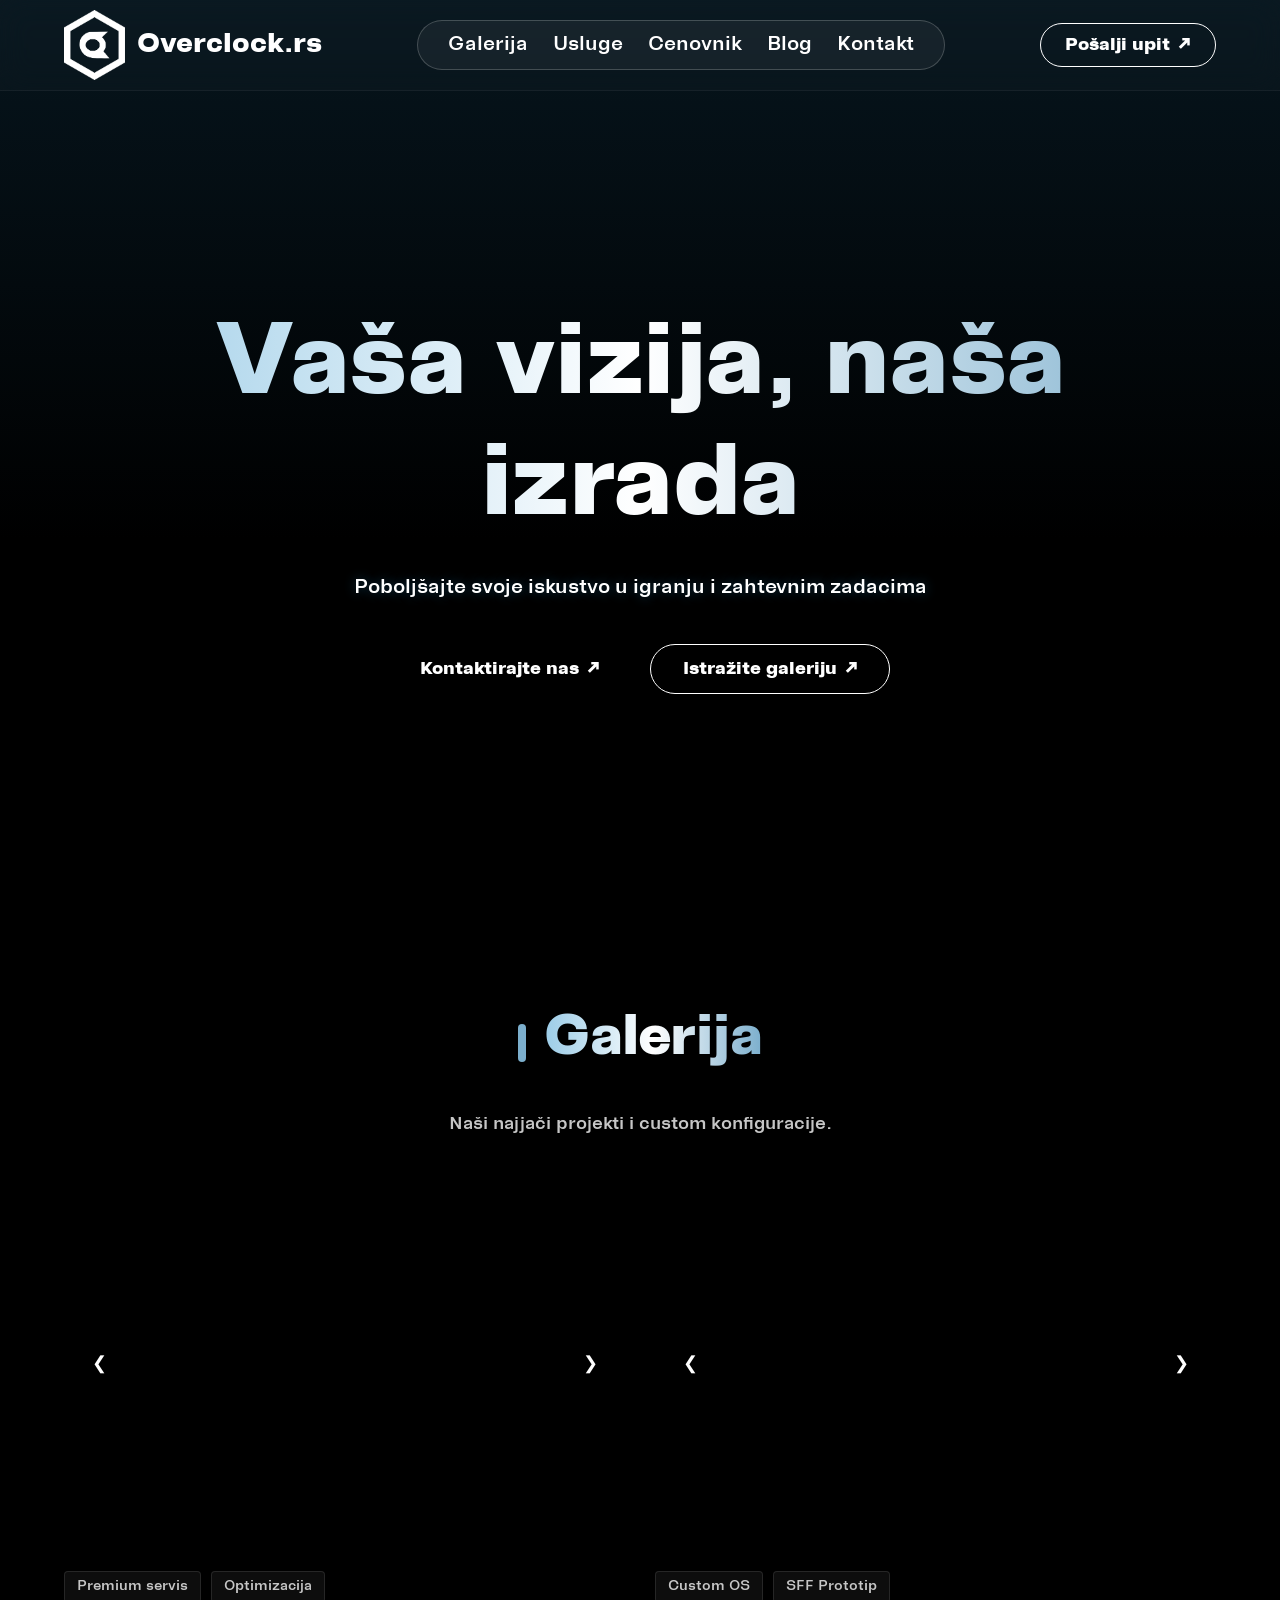
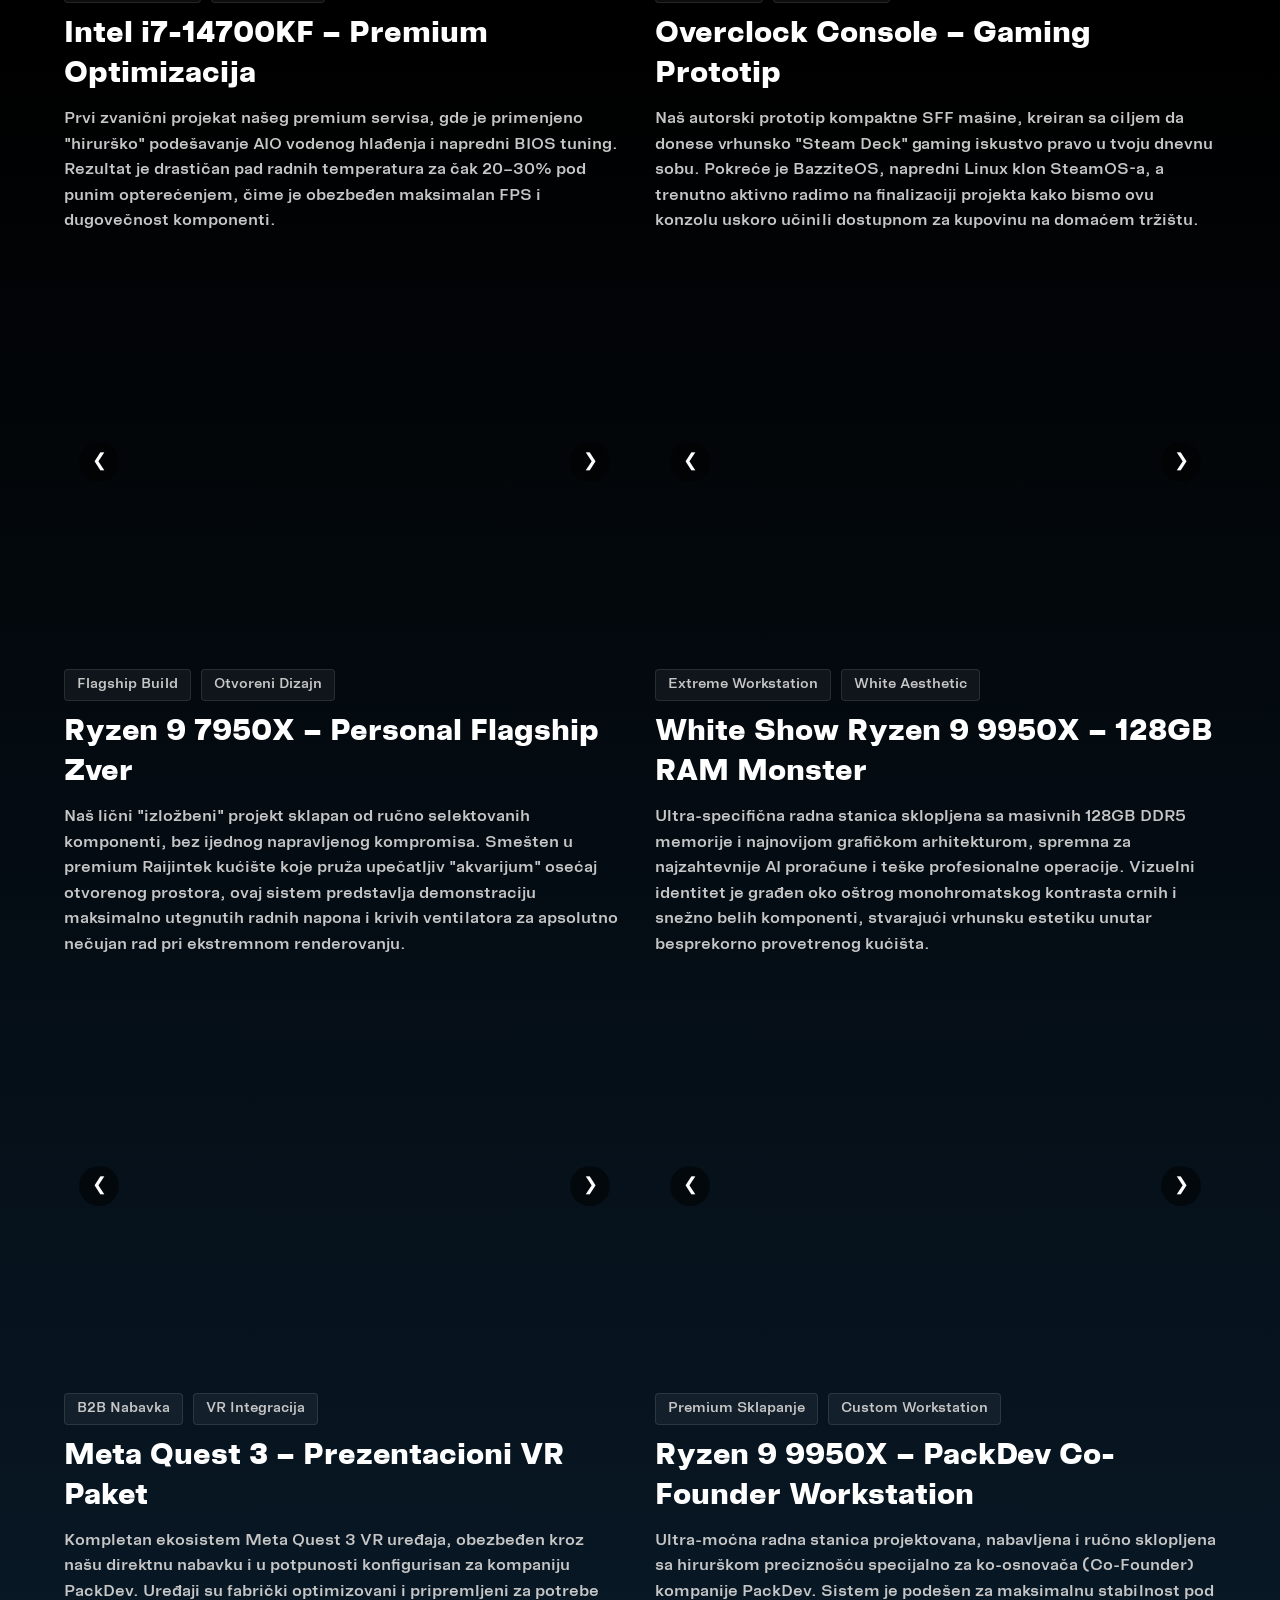
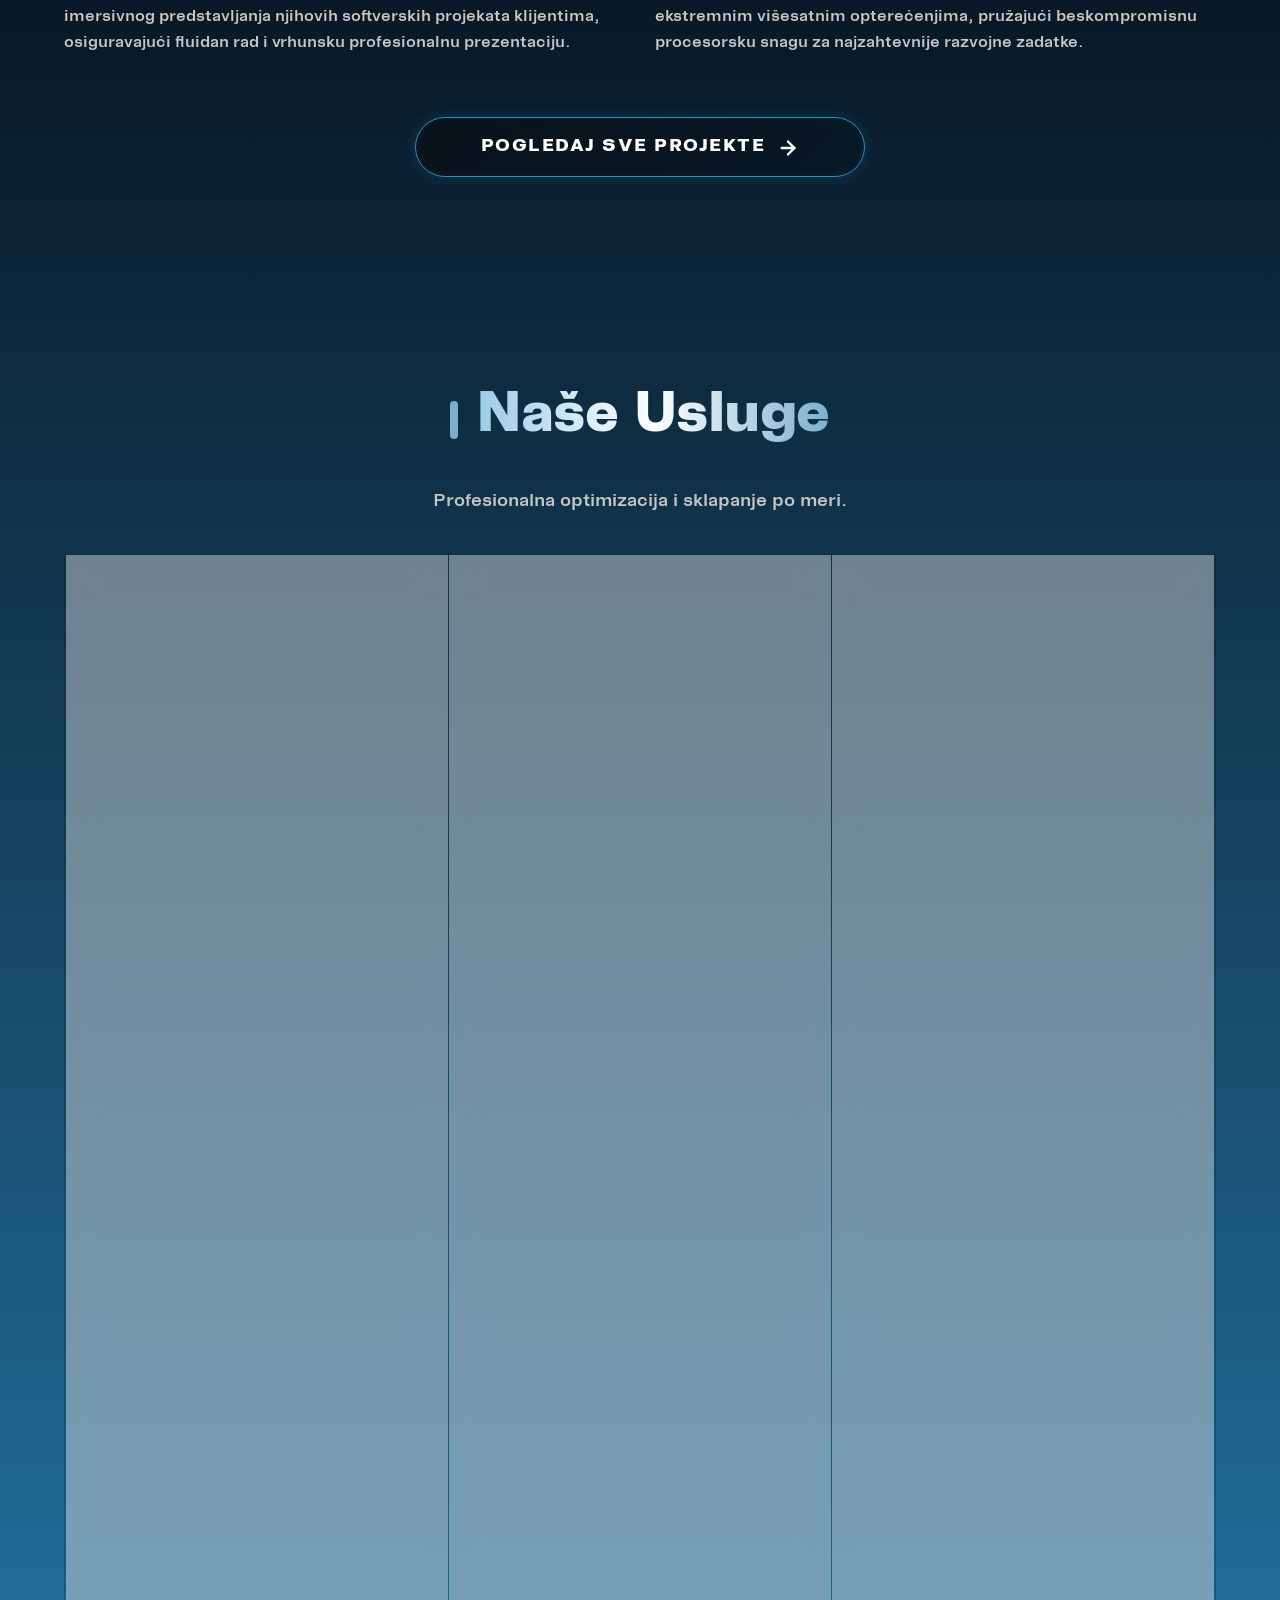
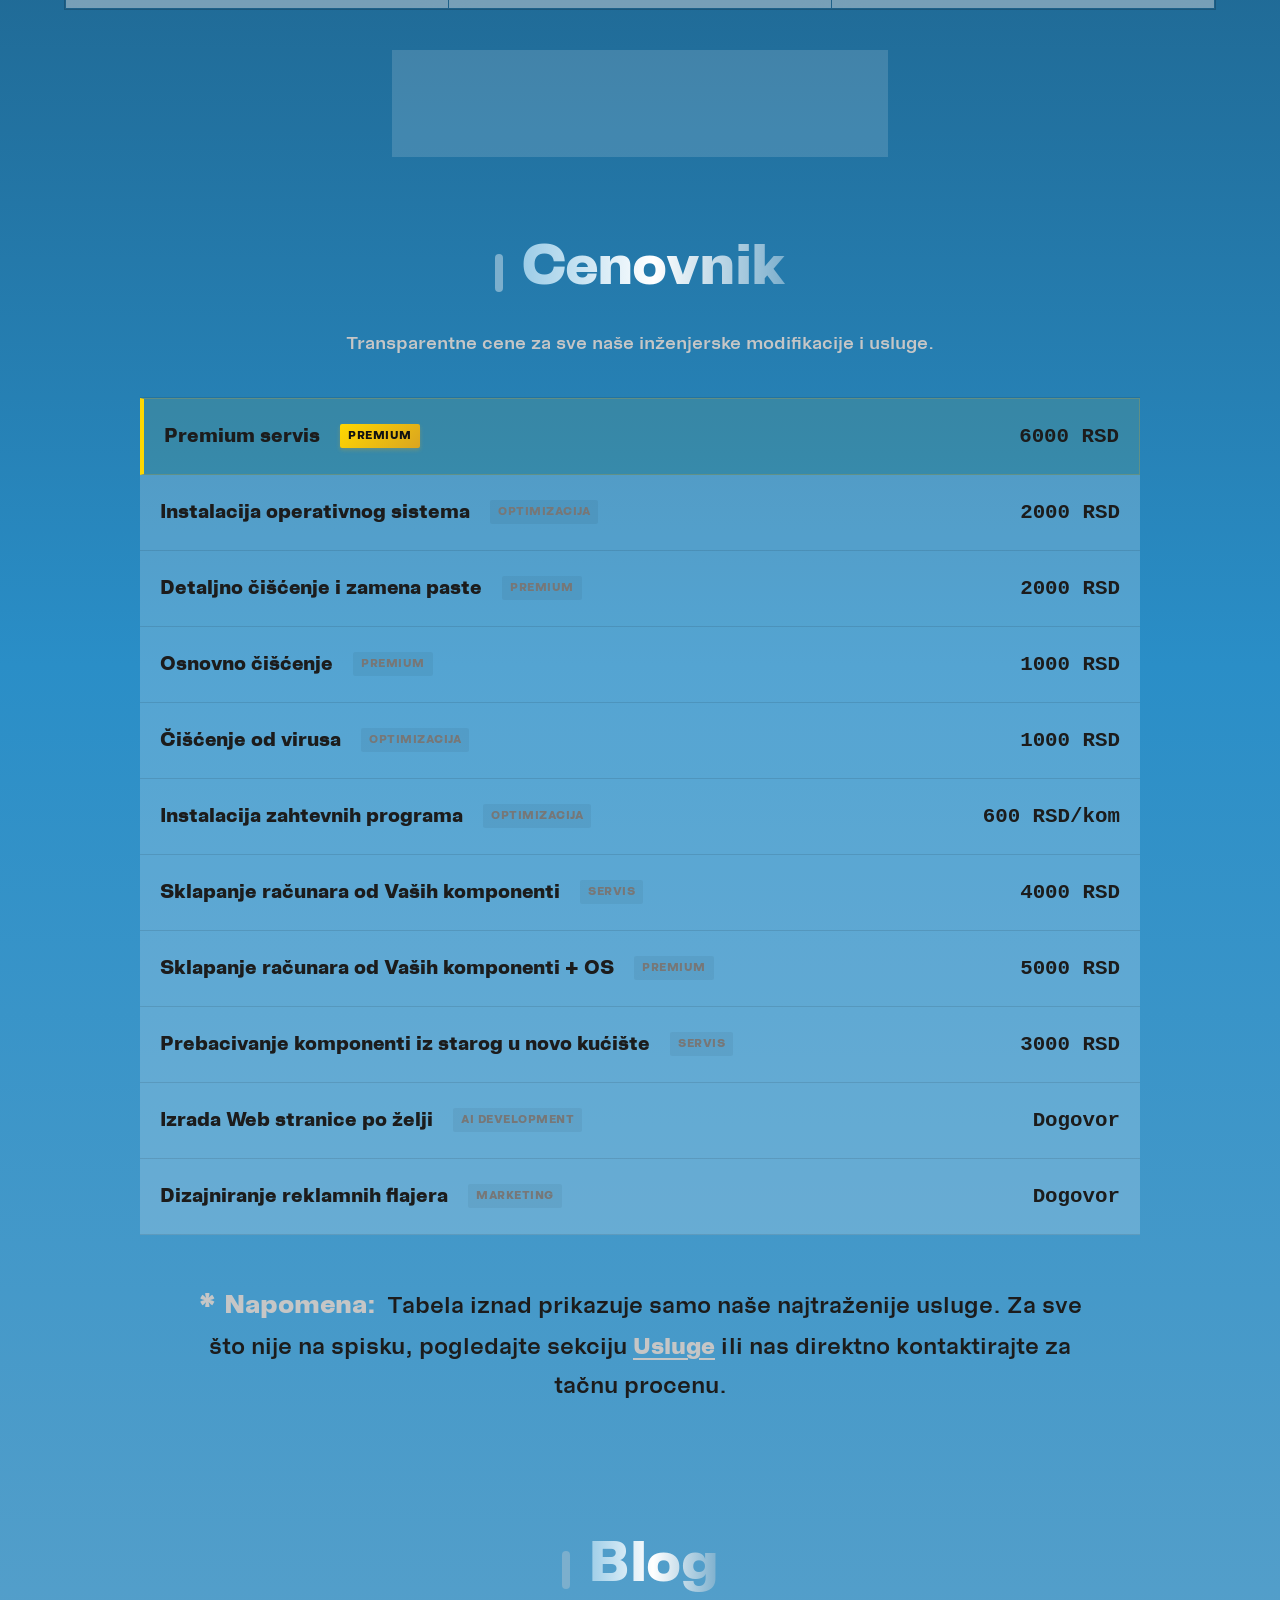
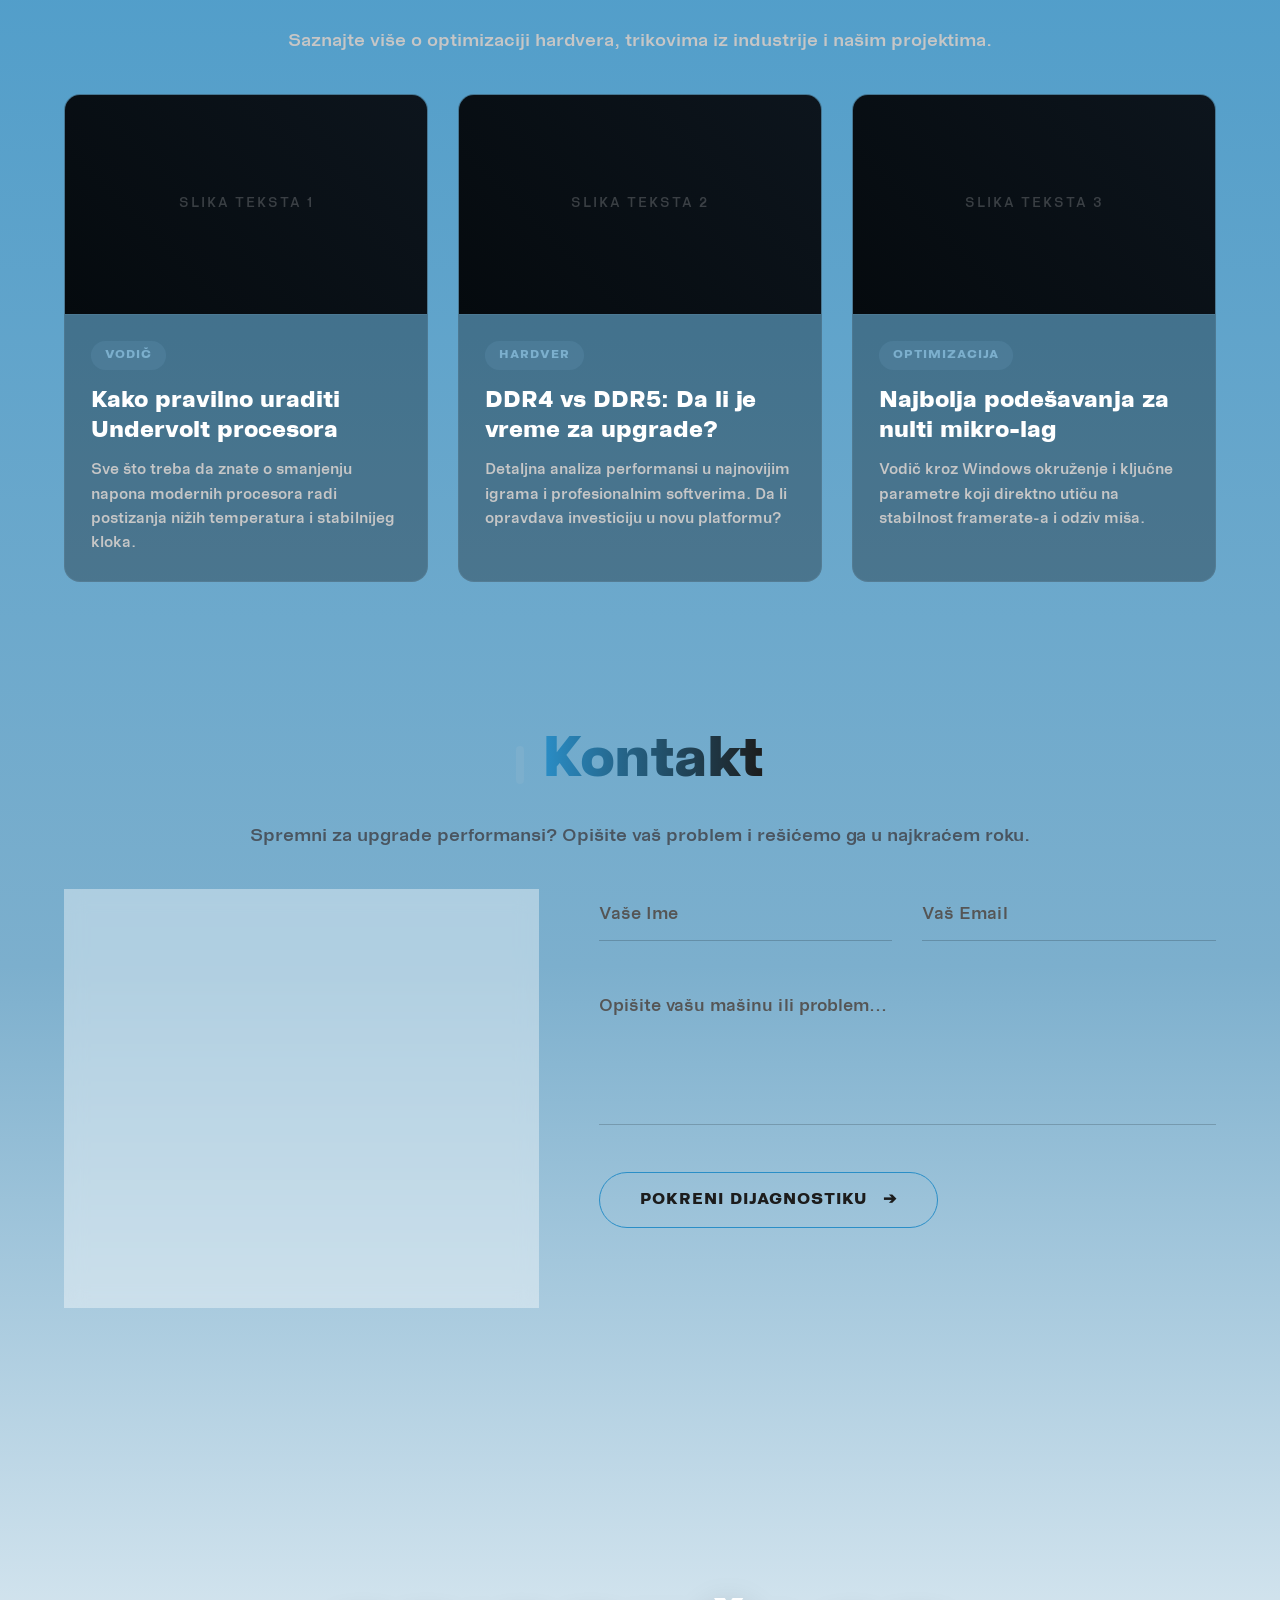
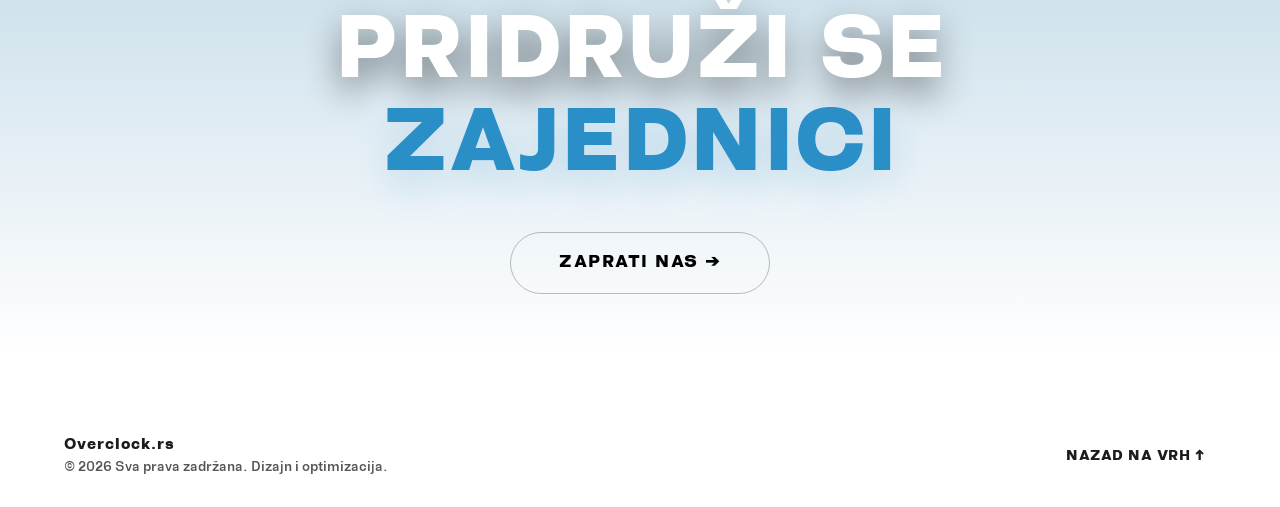
==== commit 8fdbbf3a: "Sroll reveal fix 2." ====
--- a/index.html
+++ b/index.html
@@ -243,7 +243,7 @@
     </div>
 
 </div>
-<div class="gallery-cta-wrapper">
+<div class="gallery-cta-wrapper scroll-blur-reveal">
   <a href="#" class="btn-glow-wide">
     <span>Pogledaj sve projekte</span>
     <svg width="22" height="22" viewBox="0 0 24 24" fill="none" stroke="currentColor" stroke-width="2.5" stroke-linecap="round" stroke-linejoin="round">
@@ -452,7 +452,7 @@
 
 </div>
 
-      <div class="services-cta-wrapper">
+      <div class="services-cta-wrapper scroll-blur-reveal">
   <a href="#" class="btn-glow-wide">
     <span>Pogledaj sve usluge</span>
     <svg width="22" height="22" viewBox="0 0 24 24" fill="none" stroke="currentColor" stroke-width="2.5" stroke-linecap="round" stroke-linejoin="round">
@@ -565,7 +565,7 @@
 
         </div>
 
-        <div class="pricing-text-notice">
+        <div class="pricing-text-notice scroll-blur-reveal">
     <p>
         <span class="notice-highlight">* Napomena:</span> Tabela iznad prikazuje samo naše najtraženije usluge. Za sve što nije na spisku, pogledajte sekciju <a href="#usluge">Usluge</a> ili nas direktno kontaktirajte za tačnu procenu.
     </p>
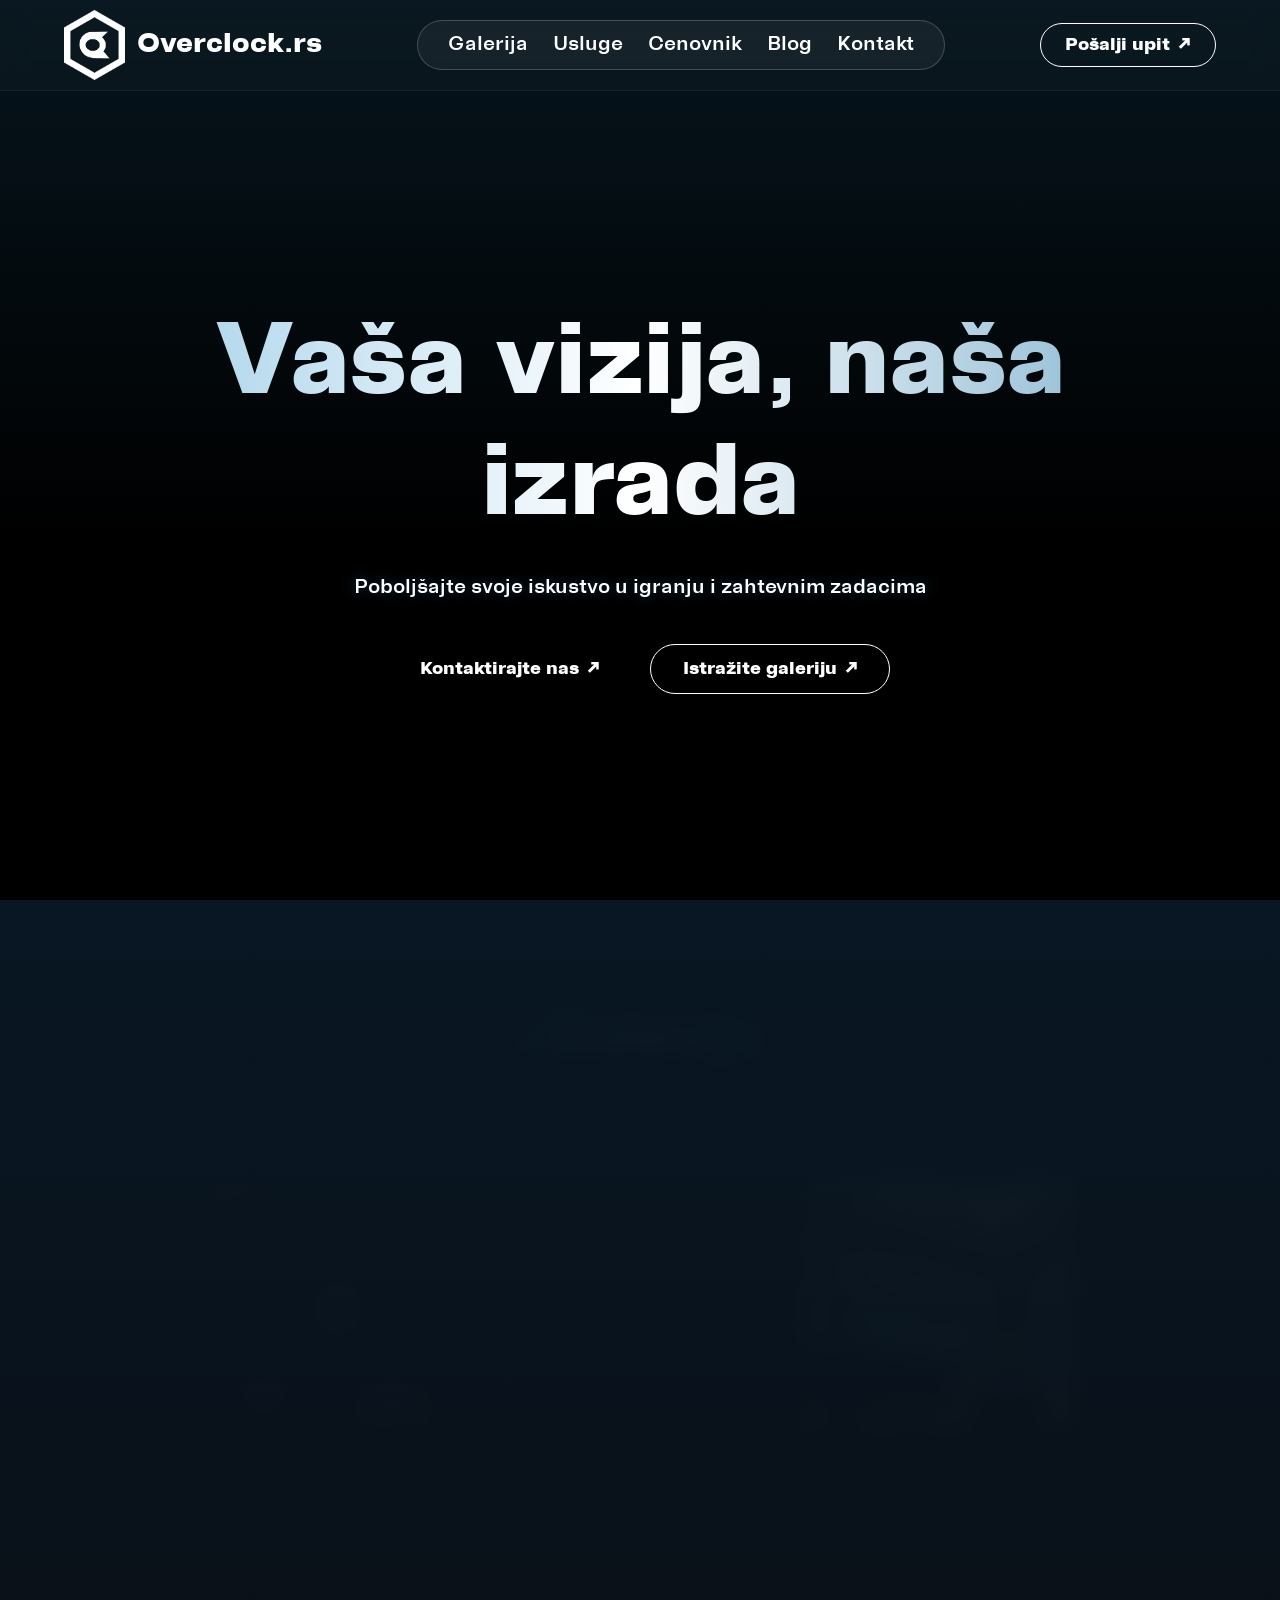
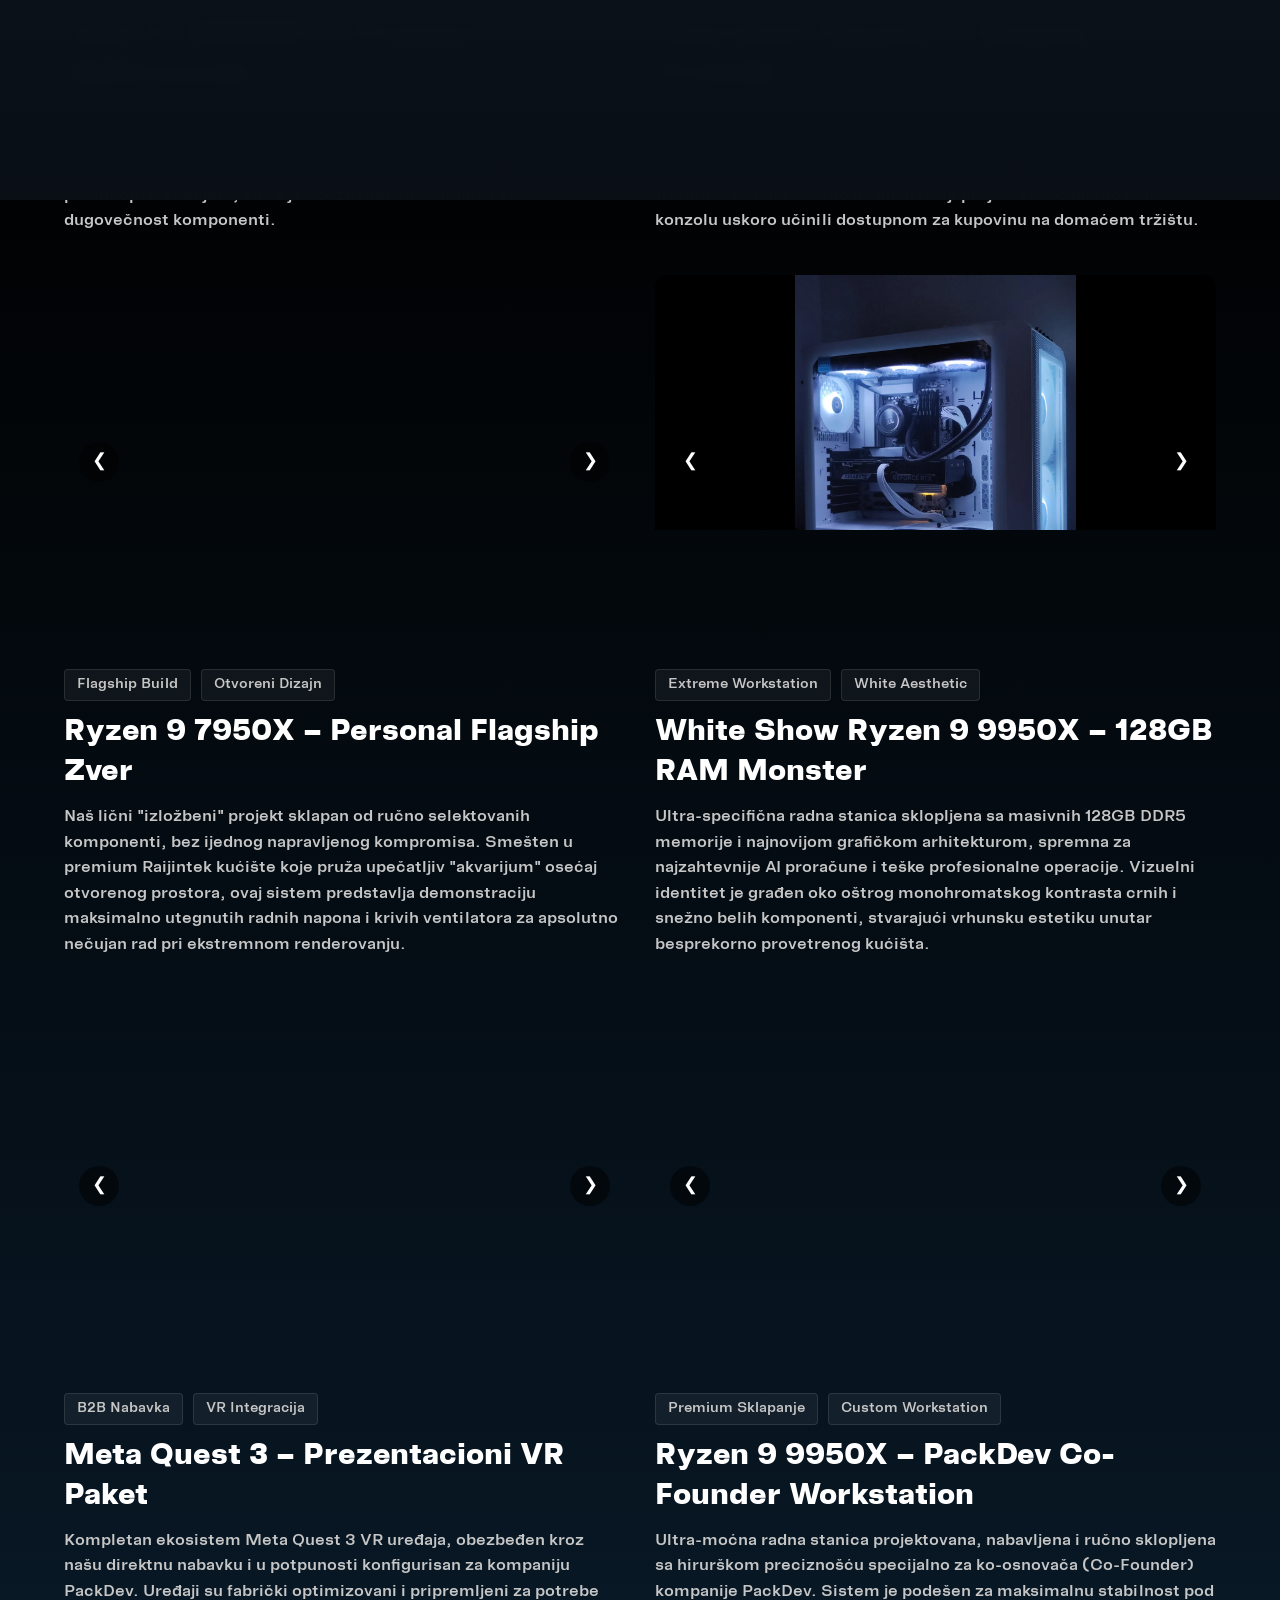
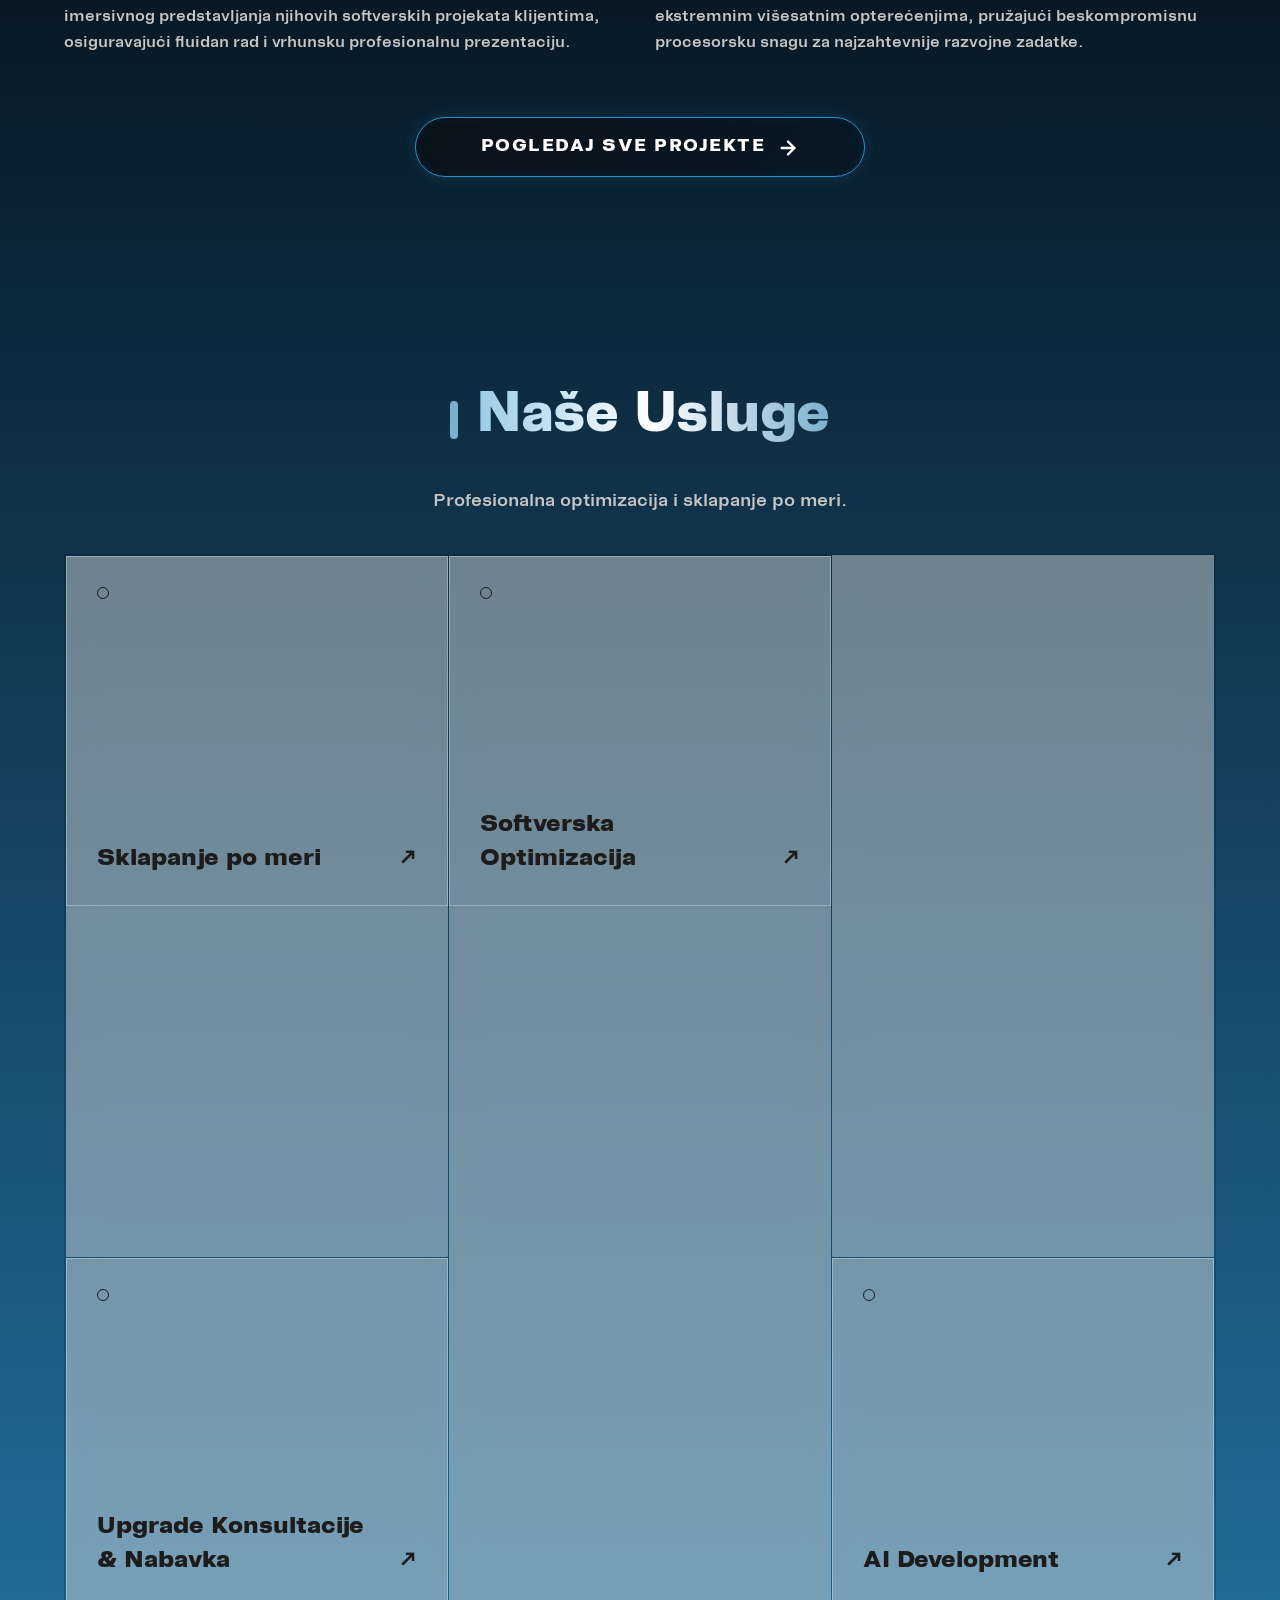
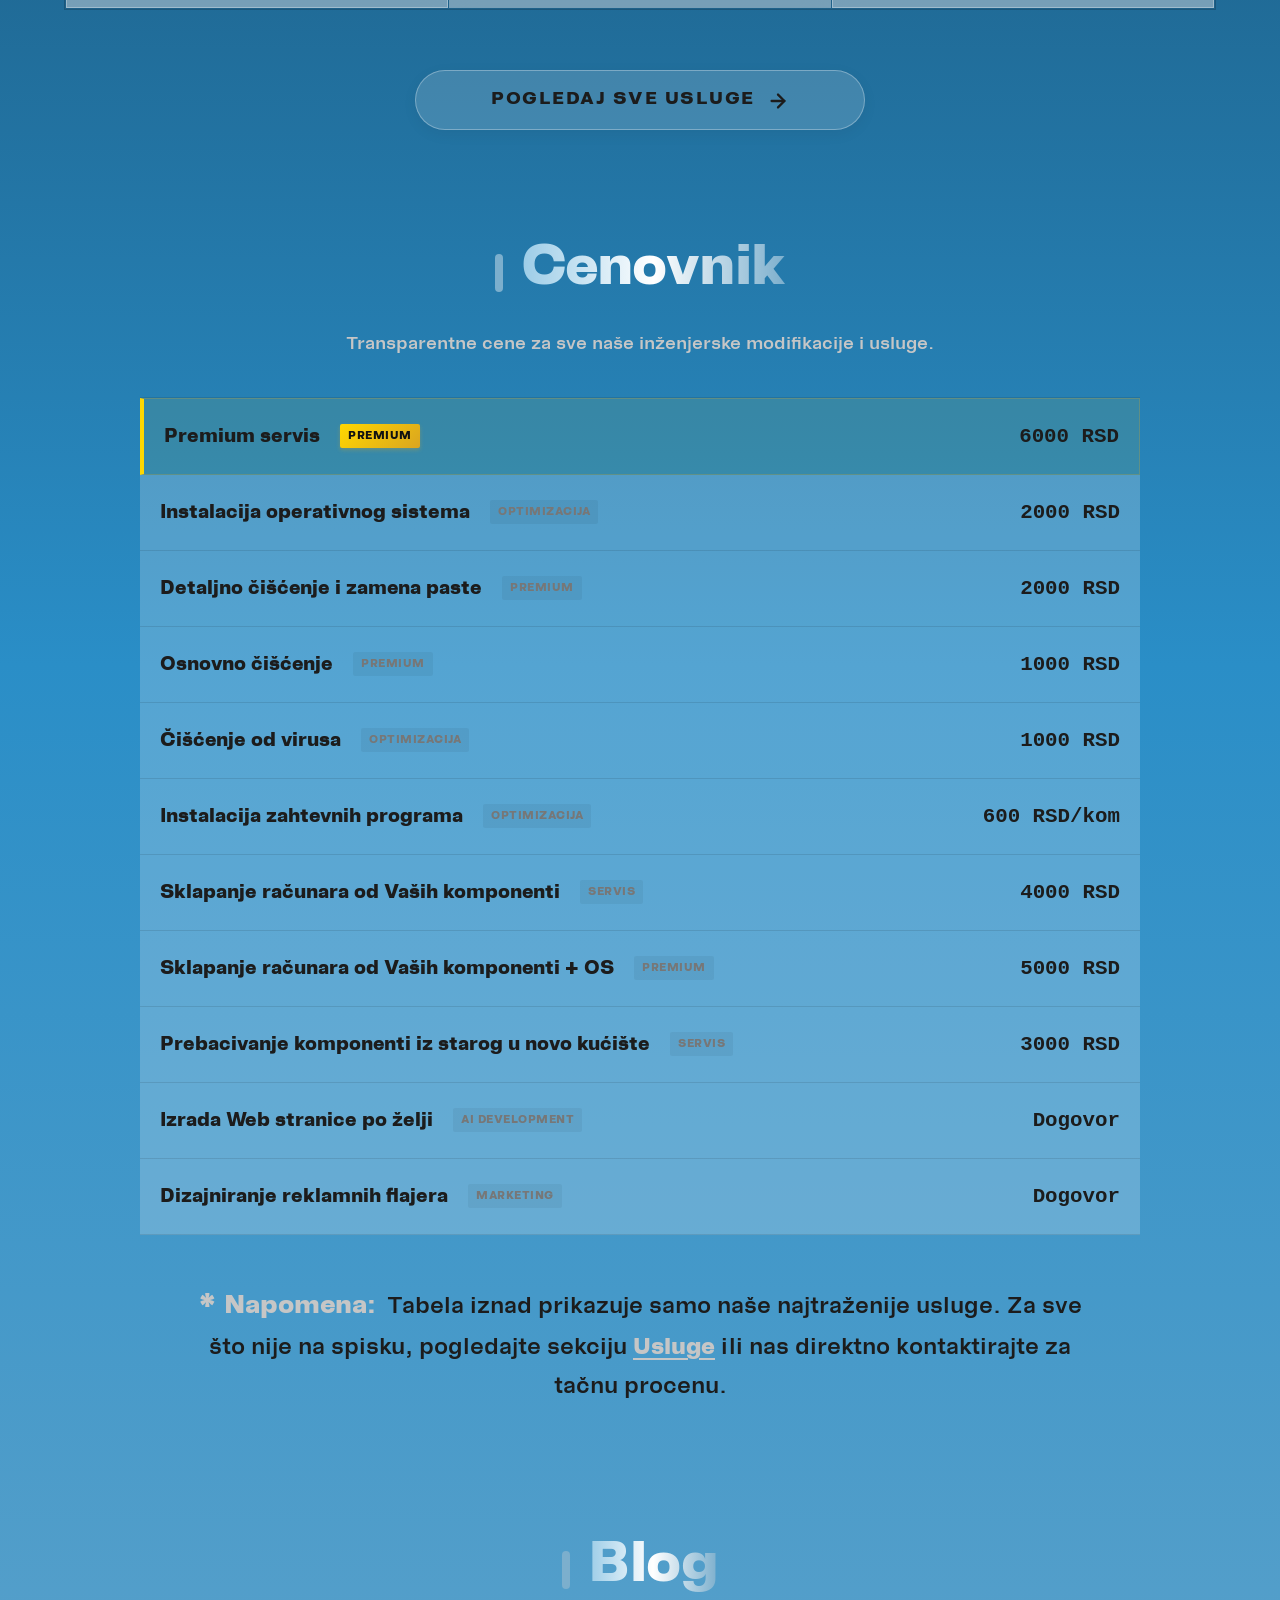
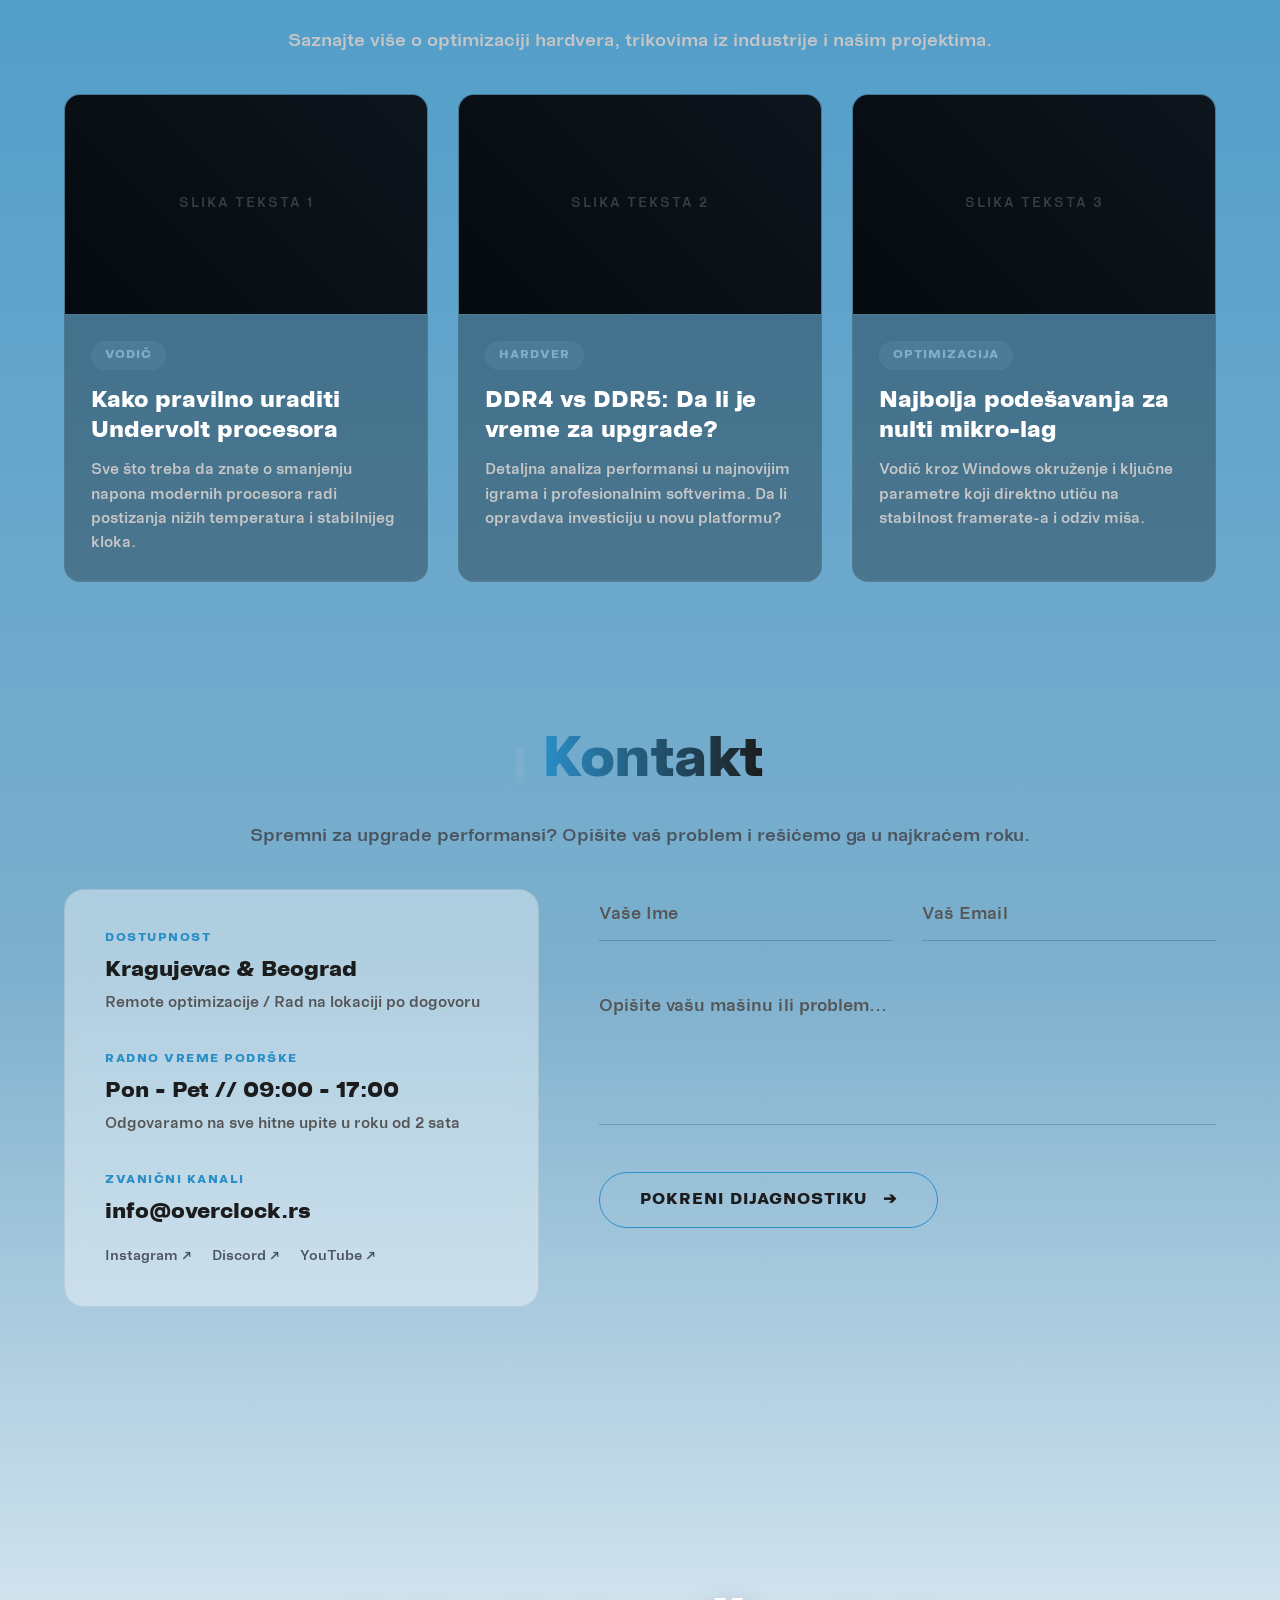
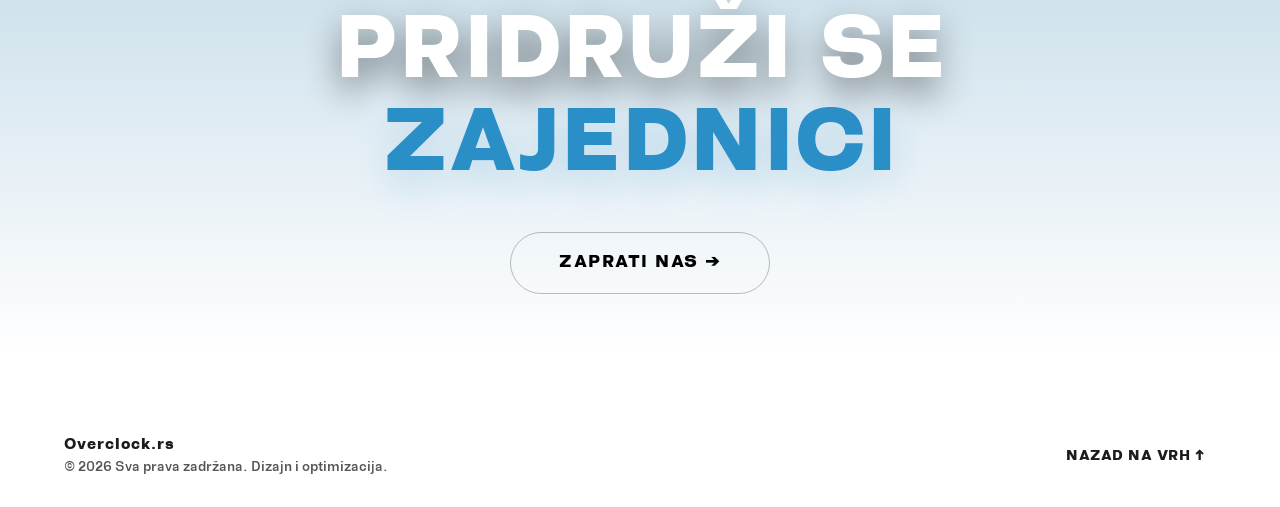
==== commit 472dafd5: "Gallery page test with transitions" ====
--- a/index.html
+++ b/index.html
@@ -785,6 +785,7 @@
 </div>
 
 <script src="javascript/script.js"></script>
+<script src="javascript/transitions.js"></script>
 
 </body>
 </html>
--- a/css/animations.css
+++ b/css/animations.css
@@ -68,9 +68,37 @@
     }
 }
 
-.scroll-blur-reveal-final {
-    animation: ultimateBottomReveal linear both;
-    animation-timeline: scroll(root); /* Prati pomeranje skrolbara cele stranice */
+/* =========================================
+   CENOVNIK SCROLL REVEAL (EKSPOSTRO IZOŠTRAVANJE)
+   ========================================= */
+
+@keyframes cenovnikBlurReveal {
+    0% {
+        filter: blur(15px);
+        opacity: 0;
+        transform: translateY(40px) scale(0.97);
+    }
+    /* Blur i opacity se skroz sklanjaju već na 10% skrola (umesto na 35%),
+       tako da je tekst kristalno čist čim sekcija uđe na ekran */
+    20%, 100% {
+        filter: blur(0px);
+        opacity: 1;
+        transform: translateY(0) scale(1);
+    }
+}
+
+/* Primena nove animacije isključivo na #cenovnik sekciju */
+#cenovnik .scroll-blur-reveal {
+    animation-name: cenovnikBlurReveal;
+}
+
+/* =========================================
+   CENOVNIK SPECIFIČAN SCROLL REVEAL
+   ========================================= */
+#cenovnik .scroll-blur-reveal {
+    /* Podesava animaciju da pocne cim vrh cenovnika dotakne dno ekrana (entry 0%)
+       i da se ZAVRSI (tekst postaje 100% ostar i citljiv) vec na 15% ulaska */
+    animation-range: entry 0% entry 15%;
 }
 
 /* ===================================================
--- a/css/style.css
+++ b/css/style.css
@@ -0,0 +1,1713 @@
+
+
+html {
+  overflow-x: hidden; /* Sprečava pojavljivanje scrollbara sa strane */
+}
+
+/* Stanje kada korisnik klikne na link (Stranica odleće u desnu stranu) */
+body.page-slide-out {
+  transform: translateX(100vw); /* Pomera ceo ekran skroz udesno */
+  opacity: 0;
+}
+
+/* Sprečava pojavljivanje horizontalnog scrollbara tokom animacije */
+html {
+  overflow-x: hidden;
+}
+
+/* =========================================
+   LIGHTBOX & LOCK SCROLL STILOVI
+   ========================================= */
+
+/* 1. Lightbox Modal - Sakriven po defaultu */
+#lightbox-modal {
+  display: none; /* KLJUČNO: Sakriven dok se ne klikne slika */
+  position: fixed;
+  top: 0;
+  left: 0;
+  width: 100vw;
+  height: 100vh;
+  background-color: rgba(0, 0, 0, 0.85) !important;
+  z-index: 9999;
+  touch-action: none;
+  overscroll-behavior: contain;
+  justify-content: center;
+  align-items: center;
+  opacity: 0;
+  transition: opacity 0.3s ease;
+}
+
+/* Kada JS doda klasu .active (pri kliku na sliku) */
+#lightbox-modal.active {
+  display: flex !important;
+  opacity: 1 !important;
+}
+
+
+
+/* 2. Lock pozadine (Popravljeno - bez treperenja) */
+body.is-locked {
+  overflow: hidden !important;
+}
+/* Selektuje samo <section> tagove koji na sebi imaju definisan ID */
+section[id] {
+    scroll-margin-top: 90px;
+}
+
+:root {
+    /* Glavne statične boje */
+    --black-color: #000000;
+    --white-color: #ffffff;
+    --text-muted: #C6C6C6;
+    --dark-text: #1c1c1c;
+    
+    /* Naša glavna plava paleta */
+    --accent-blue: #7cafcd;          /* Tvoja odabrana plava */
+    --premium-blue: #2a8ec7;         /* Življa plava iz tutorijala */
+    --light-blue: #9bcce7;           /* Svetlo plava za vrh naslova */
+    --deep-navy: #081724;
+    --tech-black: #000000;
+    
+    /* RGB vrednosti (neophodne za rgba() gradijente i providnost) */
+    --rgb-black: 0, 0, 0;
+    --rgb-blue: 124, 175, 205;       /* RGB za #7cafcd */
+    --rgb-accent-blue: 124, 175, 205;/* Dodata zaboravljena varijabla */
+    --rgb-premium-blue: 42, 142, 199; /* RGB za #2a8ec7 */
+    --rgb-tech-black: 0, 0, 0;
+}
+
+/* =========================================
+   1. RESET I GLOBALNA PRAVILA
+   ========================================= */
+* {
+    margin: 0;
+    padding: 0;
+    box-sizing: border-box;
+}
+
+/* Primoravamo dugmad i inpute da nasleđuju tvoj ClaspoND font */
+button, input, select, textarea {
+    font-family: inherit;
+}
+
+/* =========================================
+   2. CUSTOM FONTOVI
+   ========================================= */
+
+@font-face {
+    font-family: 'ClaspoND';
+    src: url('../fonts/Claspo-ND-Regular.woff') format('woff');
+    font-weight: 400; /* Regular */
+    font-style: normal;
+    font-display: swap;
+}
+
+@font-face {
+    font-family: 'ClaspoND';
+    src: url('../fonts/Claspo-ND-Bold.woff') format('woff');
+    font-weight: 700; /* Bold */
+    font-style: normal;
+    font-display: swap;
+}
+
+/* =========================================
+   3. BODY I POZADINA
+   ========================================= */
+   
+body {
+    font-family: 'ClaspoND', sans-serif;
+    font-weight: 400;
+    color: #ffffff;
+    
+    /* Prekrivka (gradient) + Slika u pozadini */
+    background: linear-gradient(180deg, 
+                rgba(174, 214, 241, 1) 0%,   
+                rgba(235, 245, 251, 1) 100%);
+    background-size: cover;
+    background-position: center;
+    background-attachment: fixed;
+    min-height: 100vh;
+}
+
+.container {
+    width: 100%;
+    max-width: 1440px;       
+    margin: 0 auto;          
+    padding: 0 5%;           
+    box-sizing: border-box;
+}
+
+/* =========================================
+   4. HEADER I NAVIGACIJA (Glassmorphism)
+   ========================================= */
+
+header {
+    width: 100%;
+    position: fixed;
+    top: 0;
+    left: 0;
+    z-index: 1000;
+    background: rgba(255, 255, 255, 0.02);
+    border-bottom: 1px solid rgba(255, 255, 255, 0.05);
+    
+    backdrop-filter: blur(15px) !important;
+    -webkit-backdrop-filter: blur(15px) !important;
+}
+
+/* Sređen duplirani transition selektor */
+header, .logo-text, .main-navigation nav a, .hamburger-menu span {
+    transition: all 0.5s ease; 
+}
+
+.main-navigation {
+    display: flex;
+    justify-content: space-between;
+    align-items: center; 
+    padding-top: 20px;       
+    padding-bottom: 20px;    
+}
+
+/* Sakrivanje mobilnih elemenata na desktop režimu */
+.menu-toggle-cb, .hamburger-menu {
+    display: none;
+}
+
+.logo-wrapper {
+    display: flex;
+    align-items: center;
+    gap: 12px;
+    height: 50px;
+}
+.logo-wrapper img {
+    height: 70px;
+    width: auto;
+    display: block;
+    margin: 0;
+}
+.logo-text {
+    font-family: 'ClaspoND', sans-serif;
+    font-weight: 700;
+    font-size: 28px;
+    color: #ffffff;
+    line-height: 1;
+    text-decoration: none;
+    transform: translateY(-1px);
+}
+nav {
+    border: 1px solid rgba(255, 255, 255, 0.2);
+    padding: 10px 30px;
+    border-radius: 50px;
+    background: rgba(255, 255, 255, 0.05);
+    display: flex;
+    gap: 25px;
+}
+nav a {
+    text-decoration: none;
+    color: #ffffff;
+    font-size: 20px;
+    transition: color 0.3s ease;
+}
+nav a:hover {
+    color: #7cafcd ;
+}
+
+/* =========================================
+   5. DUGMAD (CTA)
+   ========================================= */
+
+.header-actions, 
+.hero-actions {
+    display: flex;
+    gap: 15px;
+    align-items: center;
+}
+
+.btn-black, .btn-outline, .btn-outline-nav {
+    display: flex;
+    align-items: center;
+    justify-content: center;
+    gap: 8px;
+    padding: 12px 24px;
+    border-radius: 50px;
+    text-decoration: none;
+    font-weight: 700;
+    font-size: 18px;
+    transition: all 0.3s ease;
+    cursor: pointer;
+    
+    width: 240px;               
+    height: 50px;              
+    box-sizing: border-box;    
+    line-height: 1;
+}
+
+.btn-outline-nav {
+    width: auto !important;     
+    height: auto !important;    
+    min-width: 0 !important;    
+}
+
+.btn-black {
+    background: #000000;
+    color: #ffffff;
+    border: 1px solid #000000;
+}
+
+.btn-black:hover {
+    background: #ffffff;
+    color: #000000;
+}
+
+.btn-outline, .btn-outline-nav {
+    background: transparent;
+    border: 1px solid #ffffff;
+    color: #ffffff;
+}
+
+.btn-outline:hover, .btn-outline-nav:hover {
+    background: rgba(255, 255, 255, 0.1);
+    border-color: #7cafcd; 
+    color: #7cafcd;
+}
+
+.hero-actions {
+    display: flex;            
+    justify-content: center;  
+    align-items: center;      
+    gap: 20px;                
+    width: 100%;              
+    margin: 0 auto;           
+}
+
+/* =========================================
+   6. HERO SEKCIJA
+   ========================================= */
+.hero {
+    width: 100%;
+    min-height: 100vh;
+    display: flex;
+    align-items: center;      
+    justify-content: center;
+    box-sizing: border-box;
+    position: relative; 
+    overflow: hidden;   
+    background-color: #000000; 
+}
+
+.hero .video-wrapper {
+    position: absolute;
+    top: 0;
+    left: 0;
+    width: 100%;
+    height: 100%;
+    z-index: 1;
+    overflow: hidden; 
+}
+
+.hero .video-wrapper iframe {
+    position: absolute;
+    top: 50%;
+    left: 50%;
+    width: 100vw;
+    height: 56.25vw;      
+    min-height: 100vh;
+    min-width: 177.77vh;  
+    transform: translate(-50%, -50%); 
+    border: none;
+    pointer-events: none; 
+}
+
+.hero .hero-overlay {
+    position: relative;
+    z-index: 2;
+    width: 100%;
+}
+
+.hero-content {
+    display: flex;
+    flex-direction: column;   
+    align-items: center;      
+    justify-content: center;  
+    text-align: center;       
+    padding-top: 140px;       
+    padding-bottom: 40px;
+}
+
+.hero h1 {
+    font-family: 'ClaspoND', sans-serif;
+    font-weight: 700;
+    font-size: 6.3rem;
+    line-height: 1.2; 
+    padding-bottom: 10px; 
+    margin-bottom: 14px; 
+    letter-spacing: -0.5px;
+    
+    background: linear-gradient(90deg, var(--light-blue) 0%, var(--white-color) 50%, var(--accent-blue) 100%);
+    -webkit-background-clip: text;
+    background-clip: text;
+    color: transparent;
+}
+
+.hero p {       
+    font-family: 'ClaspoND', sans-serif;
+    font-weight: 400;
+    font-size: 20px;
+    color: var(--white-color);
+    max-width: 650px;         
+    line-height: 1.6;
+    margin: 0 auto 40px auto; 
+    text-align: center;       
+    text-shadow: 0px 0px 12px rgba(var(--rgb-premium-blue), 0.4);
+}
+
+.hero .video-wrapper .video-overlay {
+    position: absolute;
+    top: 0;
+    left: 0;
+    right: 0;
+    bottom: 0;
+    width: 100%;
+    height: 100%;
+    background: linear-gradient(
+        to bottom, 
+        rgba(var(--rgb-premium-blue), 0.15) 0%,  
+        rgba(var(--rgb-tech-black), 0.6) 60%,     
+        rgba(var(--rgb-tech-black), 1) 100%       
+    );
+}
+
+/* =========================================
+   7. MAIN SEKCIJA ( Galerija, Usluge )
+   ========================================= */
+
+.gallery, .services, .portfolio {
+    width: 100%;
+    min-height: 100vh;
+    padding: 100px 0;
+    background: transparent; 
+}
+
+.section-head {
+    display: flex;
+    flex-direction: column;  
+    align-items: center;     
+    width: 100%;
+    margin-bottom: 40px;     
+}
+
+.section-subtitle {
+    font-family: 'ClaspoND', sans-serif;
+    color: var(--text-muted);
+    text-align: center;
+    font-size: 1.125rem; 
+    margin-bottom: 0; 
+    margin-top: 10px; 
+}
+
+.title-wrapper {
+    display: flex;
+    justify-content: center; 
+    align-items: center;     
+    margin-bottom: 14px;
+}
+
+.title-marker {
+    width: 8px;
+    height: 38px;
+    background-color: var(--accent-blue);
+    border-radius: 4px;
+    margin-right: 18px;
+    margin-top: -2px;
+}
+
+.section-title {
+    font-family: 'ClaspoND', sans-serif;
+    font-size: 3.5rem; 
+    font-weight: 700;
+    letter-spacing: -0.5px;
+    background: linear-gradient(90deg, var(--light-blue) 0%, var(--white-color) 50%, var(--accent-blue) 100%);
+    -webkit-background-clip: text;
+    background-clip: text;
+    color: transparent;
+    padding-bottom: 10px; 
+    margin-bottom: 0;     
+}
+
+/* ===================================================
+   SEKCIJA GALERIJE
+   =================================================== */
+
+.gallery-project {
+    display: flex;
+    flex-direction: column;
+    gap: 20px;
+}
+
+.slider-wrapper {
+    position: relative;
+    border-radius: 12px;
+    overflow: hidden;
+    width: 100%;
+    aspect-ratio: 3 / 2; 
+}
+
+.project-slider {
+    display: flex;
+    overflow-x: auto;
+    scroll-snap-type: x mandatory; 
+    scroll-behavior: smooth;
+    scrollbar-width: none; 
+    -ms-overflow-style: none; 
+    width: 100%;
+    height: 100%;
+}
+
+.project-slider::-webkit-scrollbar {
+    display: none; 
+}
+
+.slide {
+    flex: 0 0 100%; 
+    height: 100%;
+    scroll-snap-align: start; 
+    display: flex;
+    justify-content: center;
+    align-items: center;
+    background-color: #000000; 
+    scroll-snap-stop: always;
+}
+
+.slide img {
+    width: 100%;
+    height: 100%;
+    object-fit: contain; 
+    display: block;
+}
+
+.slider-arrow {
+    position: absolute;
+    top: 50%;
+    transform: translateY(-50%);
+    background: rgba(0, 0, 0, 0.5);
+    color: #ffffff;
+    border: none;
+    width: 40px;
+    height: 40px;
+    border-radius: 50%;
+    font-size: 18px;
+    cursor: pointer;
+    z-index: 10;
+    display: flex;
+    align-items: center;
+    justify-content: center;
+    transition: background 0.3s, color 0.3s, transform 0.2s;
+}
+
+.slider-arrow:hover {
+    background: #ffffff;
+    color: #000000;
+}
+
+.slider-arrow:active {
+    transform: translateY(-50%) scale(0.9);
+}
+
+.prev-arrow { left: 15px; }
+.next-arrow { right: 15px; }
+
+.project-info {
+    display: flex;
+    flex-direction: column;
+    gap: 12px;
+}
+
+.project-tags {
+    display: flex;
+    gap: 10px;
+}
+
+.tag {
+    background: rgba(255,255,255,0.05); 
+    color: var(--text-muted);
+    padding: 6px 12px;
+    border-radius: 4px;
+    font-size: 0.85rem;
+    border: 1px solid rgba(255,255,255,0.1);
+}
+
+.project-title {
+    font-family: 'ClaspoND', sans-serif;
+    font-size: 1.8rem;
+    color: var(--white-color);
+    margin: 0;
+}
+
+.project-desc {
+    color: var(--text-muted);
+    line-height: 1.6;
+    margin: 0;
+}
+
+.large-gallery-grid {
+    display: grid;
+    grid-template-columns: repeat(2, 1fr); 
+    gap: 40px 30px;                        
+    width: 100%;
+}
+
+/* =========================================
+   ŠIROKO SVETLUCAVO DUGME (GALERIJA, USLUGE CTA)
+   ========================================= */
+
+.gallery-cta-wrapper, .services-cta-wrapper {
+    display: flex;
+    justify-content: center;
+    align-items: center;
+    width: 100%;
+    margin-top: 60px; /* Pravi razmak između grida galerije i dugmeta */
+    padding: 0 20px;
+}
+
+.btn-glow-wide {
+    position: relative;
+    display: inline-flex;
+    justify-content: center;
+    align-items: center;
+    gap: 12px;
+    width: 100%;
+    max-width: 450px; /* Ograničava širinu na velikim ekranima, a na telefonu ide do ivica */
+    padding: 18px 30px;
+    line-height: 1; 
+    white-space: nowrap; /* SPREČAVA PRELAMANJE TEKSTA U DVA REDA */
+    
+    font-family: 'ClaspoND', sans-serif;
+    font-size: 1.15rem;
+    font-weight: 700;
+    text-transform: uppercase;
+    letter-spacing: 1.5px;
+    color: #ffffff;
+    text-decoration: none;
+    
+    /* Suptilna tamna pozadina sa staklastim efektom */
+    background: linear-gradient(135deg, rgba(10, 15, 22, 0.8), rgba(8, 23, 36, 0.8));
+    backdrop-filter: blur(10px);
+    -webkit-backdrop-filter: blur(10px);
+    
+    /* Overclock plava ivica i osnovni sjaj */
+    border: 1px solid var(--premium-blue);
+    border-radius: 50px;
+    box-shadow: 0 0 15px rgba(42, 142, 199, 0.2), inset 0 0 10px rgba(42, 142, 199, 0.1);
+    
+    overflow: hidden; /* Skriva svetlucavi efekat van ivica dugmeta */
+    transition: all 0.4s cubic-bezier(0.25, 1, 0.5, 1);
+}
+
+/* =========================================
+   PRILAGOĐAVANJE DUGMETA ZA SVETLU SEKCIJU (USLUGE)
+   ========================================= */
+
+.services-cta-wrapper .btn-glow-wide {
+    background: rgba(255, 255, 255, 0.15);
+    border: 1px solid rgba(255, 255, 255, 0.3);
+    color: var(--dark-text); 
+    box-shadow: 0 4px 15px rgba(0, 0, 0, 0.05);
+}
+
+/* NOVI HOVER EFEKAT - Visoki kontrast (Invert) */
+.services-cta-wrapper .btn-glow-wide:hover {
+    /* Dugme postaje puna, moćna tamna boja koja iskače sa pozadine */
+    background: var(--deep-navy); 
+    border-color: var(--deep-navy);
+    
+    /* Tekst i strelica postaju kristalno beli */
+    color: #ffffff;
+    
+    /* Elegantna tamna senka umesto plave koja se gubila */
+    box-shadow: 0 10px 25px rgba(0, 0, 0, 0.3);
+    transform: translateY(-4px);
+}
+
+/* SVETLUCAVA ANIMACIJA (Shimmer Effect) */
+.btn-glow-wide::before {
+    content: '';
+    position: absolute;
+    top: 0;
+    left: -100%;
+    width: 50%;
+    height: 100%;
+    /* Bela prozirna linija koja daje efekat refleksije */
+    background: linear-gradient(to right, transparent, rgba(255, 255, 255, 0.15), transparent);
+    transform: skewX(-25deg);
+    animation: overclock-shimmer 3.5s infinite; /* Animacija se ponavlja na 3.5s */
+}
+
+@keyframes overclock-shimmer {
+    0% { left: -100%; }
+    20% { left: 200%; }
+    100% { left: 200%; }
+}
+
+/* EFEKAT PRELASKA MIŠEM (Hover) */
+.btn-glow-wide:hover {
+    transform: translateY(-4px); /* Lagano se podiže */
+    background: linear-gradient(135deg, rgba(8, 23, 36, 0.95), rgba(42, 142, 199, 0.25));
+    border-color: var(--light-blue);
+    /* Jako plavo isijavanje */
+    box-shadow: 0 10px 30px rgba(42, 142, 199, 0.5), inset 0 0 20px rgba(124, 175, 205, 0.3);
+    color: #ffffff;
+}
+
+/* Animacija i milimetarsko centriranje strelice u dugmetu */
+.btn-glow-wide svg {
+    display: block;
+    flex-shrink: 0; /* SPREČAVA DEFORMACIJU STRELICE */
+    position: relative;
+    top: 1px; /* Savršeno poravnanje strelice sa visinom fonta */
+    transition: transform 0.3s ease;
+}
+
+.btn-glow-wide:hover svg {
+    transform: translateX(6px); /* Strelica beži desno na hover */
+}
+
+/* ===================================================
+   LIGHTBOX UNUTRAŠNJI ELEMENTI (Bez dupliranog background-a)
+   =================================================== */
+
+.lightbox-content {
+    max-width: 85%;
+    max-height: 85vh;
+    transform: scale(0.92);
+    transition: transform 0.3s cubic-bezier(0.34, 1.56, 0.64, 1); 
+    display: flex;
+    justify-content: center;
+    align-items: center;
+}
+
+#lightbox-modal.active .lightbox-content {
+    transform: scale(1);
+}
+
+.lightbox-content img {
+    max-width: 100%;
+    max-height: 85vh;
+    object-fit: contain; 
+    border-radius: 6px;
+    box-shadow: 0 20px 50px rgba(0, 0, 0, 0.8);
+}
+
+#lightbox-modal .lightbox-close {
+  position: absolute;
+  top: 30px;
+  right: 35px;
+  width: 44px;
+  height: 44px;
+  padding: 0;
+  margin: 0;
+  border: 1px solid rgba(255, 255, 255, 0.2);
+  background: rgba(255, 255, 255, 0.1);
+  backdrop-filter: blur(10px);
+  -webkit-backdrop-filter: blur(10px);
+  border-radius: 50%;
+  color: #ffffff;
+  cursor: pointer;
+  display: flex;
+  align-items: center;
+  justify-content: center;
+  z-index: 10010;
+  transition: all 0.3s ease;
+}
+
+#lightbox-modal .lightbox-close:hover {
+  background: rgba(255, 255, 255, 0.25);
+  border-color: rgba(255, 255, 255, 0.4);
+  transform: scale(1.08);
+}
+
+#lightbox-modal .lightbox-close svg {
+  pointer-events: none;
+}
+
+/* =========================================
+   LIGHTBOX KONTROLNA KAPSULA (FLOATING DOCK)
+   ========================================= */
+
+.lightbox-controls-dock {
+  position: absolute;
+  bottom: 40px; /* Lebdi iznad dna ekrana */
+  left: 50%;
+  transform: translateX(-50%);
+  display: flex;
+  align-items: center;
+  gap: 20px;
+  padding: 8px 12px;
+  
+  /* Premium Glassmorphism dizajn */
+  background: rgba(10, 15, 22, 0.65);
+  backdrop-filter: blur(16px);
+  -webkit-backdrop-filter: blur(16px);
+  border: 1px solid rgba(255, 255, 255, 0.1);
+  border-radius: 50px;
+  
+  /* Blagi plavi glow ispod cele kapsule */
+  box-shadow: 0 10px 30px rgba(0, 0, 0, 0.5), 0 0 20px rgba(42, 142, 199, 0.1);
+  
+  z-index: 10005;
+  transition: all 0.3s ease;
+}
+
+#lightbox-modal .lightbox-arrow {
+  width: 44px;
+  height: 44px;
+  background: rgba(255, 255, 255, 0.05); /* Skoro providno dok se ne pređe mišem */
+  color: #ffffff;
+  border: 1px solid rgba(255, 255, 255, 0.1);
+  border-radius: 50%;
+  cursor: pointer;
+  display: flex;
+  align-items: center;
+  justify-content: center;
+  transition: all 0.3s cubic-bezier(0.25, 1, 0.5, 1);
+  padding: 0;
+}
+
+/* Hover na desktopu - strelica iskače uz premium plavu boju */
+#lightbox-modal .lightbox-arrow:hover {
+  background: var(--premium-blue);
+  border-color: var(--premium-blue);
+  transform: scale(1.1);
+  box-shadow: 0 4px 15px rgba(42, 142, 199, 0.4);
+}
+
+#lightbox-modal .lightbox-arrow svg {
+  pointer-events: none; /* Osigurava da klik pogađa dugme */
+}
+
+/* Stil za numerički brojač slika */
+.lightbox-counter {
+  font-family: 'ClaspoND', sans-serif; /* Prebačeno sa monospace na tvoj ClaspoND font */
+  font-size: 1.1rem;
+  font-weight: 700;
+  color: #ffffff;
+  letter-spacing: 1px;
+  display: flex;
+  align-items: center;
+  gap: 6px;
+  user-select: none;
+}
+
+.counter-divider {
+  color: rgba(255, 255, 255, 0.3); /* Slash je prigušen */
+  font-weight: 400;
+}
+
+/* =========================================
+   SEKCIJA USLUGE - Bento video grid
+   ========================================= */
+
+.bento-light-grid {
+    display: grid;
+    grid-template-columns: repeat(3, 1fr);
+    gap: 1px; 
+    background: rgba(0, 0, 0, 0.1); 
+    border: 1px solid rgba(0, 0, 0, 0.1);
+    padding: 1px;
+    margin: 40px 0;
+}
+
+.bento-light-card {
+    background: rgba(255, 255, 255, 0.4); 
+    backdrop-filter: blur(15px);
+    -webkit-backdrop-filter: blur(15px); 
+    
+    position: relative;
+    height: 350px;
+    display: flex;
+    flex-direction: column;
+    justify-content: flex-end; /* Sadržaj (tekst) je zakucan na dno */
+    padding: 30px;
+    overflow: hidden;
+    cursor: pointer;
+    border: 1px solid rgba(255, 255, 255, 0.3); 
+    transition: all 0.5s cubic-bezier(0.25, 1, 0.5, 1);
+}
+
+.bento-light-card:hover {
+    background: rgba(255, 255, 255, 0.7);
+    border-color: var(--premium-blue); 
+}
+
+/* GRADIENT OVERLAY PRI HOVERU - Povećava kontrast i čitljivost teksta iznad videa */
+.bento-light-card::before {
+    content: '';
+    position: absolute;
+    inset: 0;
+    background: linear-gradient(180deg, rgba(0, 0, 0, 0.2) 0%, rgba(0, 0, 0, 0.8) 100%);
+    opacity: 0;
+    transition: opacity 0.5s ease;
+    z-index: 2;
+    pointer-events: none;
+}
+
+.bento-light-card:hover::before {
+    opacity: 1;
+}
+
+/* Pozadinski video / GIF */
+.bento-video-bg {
+    position: absolute;
+    top: 0;
+    left: 0;
+    width: 100%;
+    height: 100%;
+    object-fit: cover;
+    opacity: 0;
+    transition: opacity 0.5s ease;
+    z-index: 1;
+    pointer-events: none;
+}
+
+.bento-light-card:hover .bento-video-bg {
+    opacity: 1;
+}
+
+/* TAČKICA - Zakucana za gornji levi ugao kartice */
+.bento-top {
+    position: absolute !important;
+    top: 30px;
+    left: 30px;
+    z-index: 3;
+}
+
+.indicator-circle {
+    width: 12px;
+    height: 12px;
+    border: 1px solid var(--dark-text);
+    border-radius: 50%;
+    transition: all 0.3s ease;
+}
+
+/* DONJI DEO (TEKST I STRELICA) */
+.bento-bottom {
+    position: relative;
+    z-index: 3;
+    width: 100%;
+    display: block; 
+}
+
+.bento-title {
+    font-family: 'ClaspoND', sans-serif;
+    font-size: 1.5rem;
+    color: var(--dark-text);
+    margin: 0;
+    transition: color 0.3s ease, text-shadow 0.3s ease;
+}
+
+.bento-desc-wrapper {
+    max-height: 0;
+    opacity: 0;
+    overflow: hidden;
+    transition: all 0.4s cubic-bezier(0.25, 1, 0.5, 1);
+}
+
+.bento-light-card:hover .bento-desc-wrapper {
+    max-height: 80px;
+    opacity: 1;
+    margin-top: 10px;
+}
+
+.bento-desc {
+    color: #444; 
+    font-size: 0.95rem;
+    line-height: 1.5;
+    margin: 0;
+    transition: color 0.3s ease, text-shadow 0.3s ease;
+}
+
+.bento-text {
+    padding-right: 40px; 
+}
+
+.bento-arrow {
+    position: absolute;
+    bottom: 0; 
+    right: 0;  
+    font-size: 1.5rem;
+    color: var(--dark-text);
+    font-weight: 300;
+    transition: all 0.4s ease;
+}
+
+/* =========================================
+   HOVER EFEKTI (Tekst, tačkica i strelica)
+   ========================================= */
+
+.bento-light-card:hover .indicator-circle {
+    background: #ffffff;
+    border-color: #ffffff;
+    box-shadow: 0 0 10px rgba(255, 255, 255, 0.8);
+}
+
+.bento-light-card:hover .bento-title {
+    color: #ffffff;
+    text-shadow: 0 2px 6px rgba(0, 0, 0, 0.7);
+}
+
+.bento-light-card:hover .bento-desc {
+    color: rgba(255, 255, 255, 0.95);
+    text-shadow: 0 1px 4px rgba(0, 0, 0, 0.8);
+}
+
+.bento-light-card:hover .bento-arrow {
+    transform: translate(5px, -5px);
+    color: #ffffff;
+}
+
+/* =========================================
+   SEKCIJA CENOVNIK
+   ========================================= */
+
+.pricing-container {
+    width: 100%;
+    max-width: 1000px; 
+    margin: 40px auto;
+    display: flex;
+    flex-direction: column;
+    border-top: 1px solid rgba(0, 0, 0, 0.1); 
+}
+
+.pricing-row {
+    display: flex;
+    justify-content: space-between;
+    align-items: center;
+    padding: 24px 20px;
+    background: rgba(255, 255, 255, 0.2); 
+    border-bottom: 1px solid rgba(0, 0, 0, 0.1); 
+    transition: all 0.3s cubic-bezier(0.25, 1, 0.5, 1);
+    cursor: pointer;
+}
+
+.pricing-row:hover {
+    background: rgba(255, 255, 255, 0.8);
+    padding-left: 30px; 
+    border-bottom-color: var(--premium-blue);
+}
+
+.pricing-info {
+    display: flex;
+    align-items: center;
+    gap: 20px;
+    flex: 1;
+    padding-right: 20px;
+}
+
+.pricing-service-title {
+    font-family: 'ClaspoND', sans-serif;
+    font-size: 1.2rem;
+    color: var(--dark-text);
+    margin: 0;
+    font-weight: 700;
+    transition: color 0.3s ease;
+}
+
+.pricing-row:hover .pricing-service-title {
+    color: var(--premium-blue);
+}
+
+.pricing-tag {
+    font-size: 0.7rem;
+    text-transform: uppercase;
+    font-weight: 700;
+    letter-spacing: 0.5px;
+    color: #777;
+    background: rgba(0, 0, 0, 0.05);
+    padding: 4px 8px;
+    border-radius: 2px; 
+}
+
+.pricing-value {
+    font-family: monospace; 
+    font-size: 1.3rem;
+    font-weight: 700;
+    color: var(--dark-text);
+    transition: all 0.3s ease;
+}
+
+.pricing-row:hover .pricing-value {
+    color: var(--premium-blue);
+    transform: scale(1.05);
+}
+
+/* =========================================
+   CENOVNIK - Čista tekstualna napomena
+   ========================================= */
+
+.pricing-text-notice {
+    margin-top: 50px; 
+    margin-bottom: 120px; /* NOVO: Veliki razmak ispod teksta ka Blog sekciji */
+    margin-left: auto;
+    margin-right: auto;
+    max-width: 950px; /* Malo prošireno da veći tekst lepše legne */
+    text-align: center; 
+    padding: 0 15px;
+}
+
+.pricing-text-notice p {
+    font-size: 1.45rem; /* POVEĆANO: Bilo je 1.2rem */
+    line-height: 1.7;
+    font-weight: 500; /* NOVO: Podebljan tekst da bude uočljiviji */
+    color: var(--dark-text, #111);
+    margin: 0;
+}
+
+/* Isticanje reči "Napomena" */
+.notice-highlight {
+    color: var(--text-muted);
+    font-family: 'ClaspoND', sans-serif;
+    font-size: 1.6rem; 
+    font-weight: 700; 
+    margin-right: 5px;
+}
+
+/* Stilizacija linka unutar teksta */
+.pricing-text-notice a {
+    color: var(--text-muted);
+    text-decoration: underline;
+    text-underline-offset: 4px;
+    text-decoration-thickness: 2px; 
+    font-weight: 700;
+    transition: color 0.3s ease;
+}
+
+/* Kada korisnik pređe mišem, link zasvetli u čisto belu */
+.pricing-text-notice a:hover {
+    color: #ffffff; 
+}
+
+/* =========================================
+   CENOVNIK - Premium Zlatni Red 
+   ========================================= */
+
+.pricing-row.premium-gold-card {
+    /* 1. Suptilno zlatna osnova */
+    background: rgba(255, 215, 0, 0.08); 
+    border: 1px solid rgba(218, 165, 32, 0.25);
+    border-left: 4px solid #FFD700;
+    
+    /* 2. Zakucavamo granice da animacija ne curi */
+    position: relative !important;
+    overflow: hidden !important;
+    transition: all 0.3s ease;
+}
+
+/* Izdižemo tekst i cenu iznad svetlucave animacije */
+.pricing-row.premium-gold-card .pricing-info,
+.pricing-row.premium-gold-card .pricing-value {
+    position: relative;
+    z-index: 2;
+}
+
+/* Zlatni bedž da zameni sivi */
+.pricing-row.premium-gold-card .pricing-tag {
+    background: linear-gradient(135deg, #FFD700 0%, #DAA520 100%);
+    color: #111;
+    font-weight: 700;
+    border: none;
+    box-shadow: 0 2px 4px rgba(218, 165, 32, 0.3);
+}
+
+/* =========================================
+   ANIMACIJE - Suptilno svetlucanje
+   ========================================= */
+
+.pricing-row.premium-gold-card::before {
+    content: '';
+    position: absolute;
+    top: 0;
+    left: -100%;
+    width: 60%;
+    height: 100%;
+    /* Polu-providni beli zrak svetlosti */
+    background: linear-gradient(120deg, transparent, rgba(255, 255, 255, 0.4), transparent);
+    transform: skewX(-25deg);
+    animation: subtleShine 6s infinite; /* Prelazi na svakih 6 sekundi */
+    pointer-events: none;
+    z-index: 1; /* Ispod teksta, iznad pozadine */
+}
+
+@keyframes subtleShine {
+    0% { left: -100%; }
+    15% { left: 200%; } /* Zrak proleti brzo... */
+    100% { left: 200%; } /* ...i napravi pauzu */
+}
+
+/* =========================================
+   HOVER EFEKAT - Jači efekat pri prelasku mišem
+   ========================================= */
+
+.pricing-row.premium-gold-card:hover {
+    background: rgba(255, 215, 0, 0.18); /* Pojačana zlatna pozadina */
+    border-color: rgba(218, 165, 32, 0.6);
+    box-shadow: 0 5px 15px rgba(218, 165, 32, 0.2);
+    transform: scale(1.01); /* Jedva primetno se uveća */
+}
+
+/* Ubrzavamo i pojačavamo svetlucanje na hover */
+.pricing-row.premium-gold-card:hover::before {
+    background: linear-gradient(120deg, transparent, rgba(255, 255, 255, 0.7), transparent);
+    animation: hoverShine 1.5s infinite; /* Stalno svetluca dok držiš miš */
+}
+
+.pricing-row.premium-gold-card:hover .pricing-service-title,
+.pricing-row.premium-gold-card:hover .pricing-value {
+    color: #111 !important; /* Zadržava tamnu boju i sprečava da postane plava */
+    text-shadow: none; /* Uklanjamo eventualne senke koje kvare čitljivost */
+}
+
+/* =========================================
+   SEKCIJA BLOG - DARK GLASSMORPHISM
+   ========================================= */
+
+.blog-grid {
+    display: grid;
+    grid-template-columns: repeat(auto-fit, minmax(320px, 1fr));
+    gap: 30px;
+    padding: 40px 0 60px 0;
+}
+
+.blog-card {
+    background: rgba(0, 0, 0, 0.3); 
+    border: 1px solid rgba(255, 255, 255, 0.05); 
+    border-radius: 16px;
+    overflow: hidden; 
+    transition: all 0.5s cubic-bezier(0.165, 0.84, 0.44, 1); 
+    backdrop-filter: blur(12px); 
+    -webkit-backdrop-filter: blur(12px);
+    position: relative;
+    top: 0;
+    display: flex;
+    flex-direction: column;
+    cursor: pointer;
+}
+
+.blog-card:hover {
+    transform: translateY(-12px); 
+    background: rgba(0, 0, 0, 0.7); 
+    border-color: rgba(var(--rgb-premium-blue), 0.6); 
+    box-shadow: 0 20px 40px rgba(var(--rgb-premium-blue), 0.25); 
+}
+
+.blog-image-wrapper {
+    width: 100%;
+    height: 220px;
+    overflow: hidden;
+    position: relative;
+    border-bottom: 1px solid rgba(255, 255, 255, 0.05);
+}
+
+.blog-image-placeholder {
+    width: 100%;
+    height: 100%;
+    background: linear-gradient(45deg, #050a0e, #0d151d);
+    display: flex;
+    justify-content: center;
+    align-items: center;
+    color: rgba(255, 255, 255, 0.2);
+    font-family: 'ClaspoND', sans-serif;
+    text-transform: uppercase;
+    letter-spacing: 2px;
+    font-size: 0.8rem;
+}
+
+.blog-content {
+    padding: 26px; 
+    text-align: left;
+    display: flex;
+    flex-direction: column;
+    flex: 1;
+}
+
+.blog-badge {
+    display: inline-block;
+    align-self: flex-start;
+    background: rgba(var(--rgb-accent-blue), 0.15);
+    color: var(--accent-blue);
+    font-family: 'ClaspoND', sans-serif;
+    font-size: 0.75rem;
+    font-weight: 700;
+    text-transform: uppercase;
+    padding: 6px 14px;
+    border-radius: 30px;
+    margin-bottom: 16px;
+    letter-spacing: 1px;
+}
+
+.blog-title {
+    font-family: 'ClaspoND', sans-serif;
+    font-size: 1.45rem; 
+    color: var(--white-color); 
+    margin: 0 0 12px 0;
+    font-weight: 700;
+    line-height: 1.3;
+    transition: color 0.3s ease;
+}
+
+.blog-card:hover .blog-title {
+    color: var(--premium-blue);
+}
+
+.blog-desc {
+    color: var(--text-muted); 
+    font-size: 0.95rem;
+    line-height: 1.6;
+    margin: 0;
+}
+
+/* =========================================
+   SEKCIJA KONTAKT
+   ========================================= */
+
+.contact {
+    padding: 80px 0;
+    position: relative;
+    z-index: 5;
+}
+
+.contact .section-title {
+    background: linear-gradient(90deg, var(--premium-blue), var(--dark-text));
+    -webkit-background-clip: text;
+    -webkit-text-fill-color: transparent;
+    background-clip: text;
+    display: inline-block;
+}
+
+.contact .section-subtitle {
+    color: #4a5560 !important; 
+    margin-bottom: 40px;
+}
+
+.contact-split-wrapper {
+    display: grid;
+    grid-template-columns: 1fr 1.3fr;
+    gap: 60px;
+    align-items: start;
+}
+
+/* Sređen border-radius konflikt u .contact-info-block */
+.contact-info-block {
+    display: flex;
+    flex-direction: column;
+    gap: 36px;
+    background: rgba(255, 255, 255, 0.4); 
+    border: 1px solid rgba(0, 0, 0, 0.08); 
+    border-radius: 20px;
+    padding: 40px;
+    backdrop-filter: blur(10px);
+    -webkit-backdrop-filter: blur(10px);
+}
+
+.info-segment {
+    display: flex;
+    flex-direction: column;
+    text-align: left;
+}
+
+.info-label {
+    font-size: 0.75rem;
+    text-transform: uppercase;
+    color: var(--premium-blue); 
+    font-weight: 700;
+    letter-spacing: 1.5px;
+    margin-bottom: 8px;
+}
+
+.info-data {
+    font-family: 'ClaspoND', sans-serif;
+    font-size: 1.4rem;
+    color: var(--dark-text); 
+    margin: 0 0 6px 0;
+    font-weight: 700;
+}
+
+.info-subdata {
+    color: #555555; 
+    font-size: 0.95rem;
+    margin: 0;
+    line-height: 1.5;
+}
+
+.contact-socials {
+    display: flex;
+    gap: 20px;
+    margin-top: 12px;
+}
+
+.social-link {
+    color: #4a5560;
+    font-size: 0.9rem;
+    text-decoration: none;
+    transition: color 0.3s ease;
+}
+
+.social-link:hover {
+    color: var(--premium-blue);
+}
+
+.contact-form {
+    display: flex;
+    flex-direction: column;
+    gap: 40px;
+    text-align: left;
+}
+
+.form-row {
+    display: flex;
+    gap: 30px;
+}
+
+.form-group {
+    position: relative;
+    flex: 1;
+}
+
+.contact-form input,
+.contact-form textarea {
+    width: 100%;
+    background: transparent;
+    border: none;
+    border-bottom: 1px solid rgba(0, 0, 0, 0.18); 
+    padding: 14px 0;
+    font-size: 1.05rem;
+    color: var(--dark-text); 
+    outline: none;
+    font-family: inherit;
+    transition: all 0.3s ease;
+}
+
+.contact-form textarea {
+    resize: none;
+}
+
+.form-group label {
+    position: absolute;
+    left: 0;
+    top: 14px;
+    color: #555555; 
+    pointer-events: none;
+    transition: all 0.3s cubic-bezier(0.25, 1, 0.5, 1);
+    font-size: 1.05rem;
+}
+
+.contact-form input:focus ~ label,
+.contact-form input:not(:placeholder-shown) ~ label,
+.contact-form textarea:focus ~ label,
+.contact-form textarea:not(:placeholder-shown) ~ label {
+    top: -16px;
+    font-size: 0.8rem;
+    color: var(--premium-blue);
+    font-weight: 700;
+    letter-spacing: 0.5px;
+}
+
+.form-group .input-line {
+    position: absolute;
+    bottom: 0;
+    left: 0;
+    width: 0;
+    height: 1px;
+    background: var(--premium-blue);
+    transition: width 0.4s cubic-bezier(0.25, 1, 0.5, 1);
+}
+
+.contact-form input:focus ~ .input-line,
+.contact-form textarea:focus ~ .input-line {
+    width: 100%;
+    box-shadow: 0 0 12px rgba(var(--rgb-premium-blue), 0.3); 
+}
+
+.contact-submit-btn {
+    align-self: flex-start;
+    background: transparent;
+    border: 1px solid var(--premium-blue);
+    border-radius: 50px;
+    color: var(--dark-text); 
+    padding: 16px 40px;
+    font-family: 'ClaspoND', sans-serif;
+    font-size: 1rem;
+    font-weight: 700;
+    text-transform: uppercase;
+    letter-spacing: 1px;
+    cursor: pointer;
+    display: flex;
+    align-items: center;
+    gap: 16px;
+    transition: all 0.4s ease;
+}
+
+.btn-arrow {
+    transition: transform 0.3s ease;
+}
+
+.contact-submit-btn:hover {
+    background: var(--premium-blue);
+    box-shadow: 0 0 30px rgba(var(--rgb-premium-blue), 0.3);
+    color: #ffffff; 
+}
+
+.contact-submit-btn:hover .btn-arrow {
+    transform: translateX(6px);
+}
+
+/* =========================================
+   ZAJEDNICA & FOOTER
+   ========================================= */
+
+.community-particles-extreme {
+    position: relative;
+    height: 80vh; 
+    min-height: 650px;
+    display: flex;
+    flex-direction: column;
+    justify-content: space-between; 
+    align-items: center;
+    background: transparent; 
+    padding: 80px 0 30px 0; 
+    z-index: 5;
+    overflow: hidden;
+    contain: paint; 
+}
+
+.particles-mesh {
+    position: absolute;
+    top: 0; left: 0; width: 100%; height: 100%;
+    z-index: 1;
+    pointer-events: none;
+}
+
+.p-node {
+    position: absolute;
+    top: calc(100% - 10px); 
+    background: var(--premium-blue);
+    border-radius: 50%;
+    opacity: 0;
+    animation: floatUpwardsTransform linear infinite;
+    will-change: transform, opacity; 
+}
+
+.p-node[style*="width: 7px"],
+.p-node[style*="width: 8px"],
+.p-node[style*="width: 9px"] {
+    filter: blur(1px);
+    opacity: 0;
+}
+
+.community-content {
+    position: relative;
+    z-index: 2;
+    text-align: center;
+    display: flex;
+    flex-direction: column;
+    align-items: center;
+    gap: 40px;
+    margin-top: auto; 
+    margin-bottom: auto;
+}
+
+.massive-text {
+    font-family: 'ClaspoND', sans-serif;
+    font-size: 5.5rem;
+    line-height: 1.05;
+    color: var(--white-color);
+    margin: 0;
+    text-transform: uppercase;
+    font-weight: 900;
+    letter-spacing: 1px;
+    text-shadow: 0 15px 35px rgba(0, 0, 0, 0.45); 
+}
+
+.massive-text span {
+    color: var(--premium-blue);
+    text-shadow: 0 15px 35px rgba(var(--rgb-premium-blue), 0.2);
+}
+
+.community-btn-particles {
+    display: inline-block;
+    padding: 18px 48px;
+    background: transparent;
+    border: 1px solid rgba(0, 0, 0, 0.25); 
+    color: #000000;
+    text-decoration: none;
+    font-family: 'ClaspoND', sans-serif;
+    font-weight: 700;
+    text-transform: uppercase;
+    font-size: 1.05rem;
+    letter-spacing: 1.5px;
+    transition: all 0.4s cubic-bezier(0.25, 1, 0.5, 1);
+    border-radius: 50px; 
+}
+
+.community-btn-particles:hover {
+    background: var(--premium-blue);
+    border-color: var(--premium-blue);
+    color: #ffffff;
+    transform: translateY(-5px);
+    box-shadow: 0 15px 30px rgba(var(--rgb-premium-blue), 0.3);
+}
+
+.inline-footer {
+    position: relative;
+    z-index: 3;
+    width: 100%;
+    max-width: 1200px; 
+    padding: 0 24px;
+    display: flex;
+    justify-content: space-between;
+    align-items: center;
+    background: transparent !important;
+}
+
+.footer-left {
+    display: flex;
+    flex-direction: column;
+    align-items: flex-start;
+    gap: 4px;
+    text-align: left;
+}
+
+.footer-logo {
+    font-family: 'ClaspoND', sans-serif;
+    font-size: 0.95rem;
+    font-weight: 900;
+    letter-spacing: 1px;
+    color: var(--dark-text);
+}
+
+.footer-credits {
+    font-size: 0.8rem;
+    color: #555555;
+    margin: 0;
+}
+
+.back-to-top-btn {
+    font-family: 'ClaspoND', sans-serif;
+    font-size: 0.85rem;
+    font-weight: 700;
+    text-transform: uppercase;
+    text-decoration: none;
+    color: var(--dark-text);
+    letter-spacing: 0.5px;
+    transition: all 0.3s ease;
+    padding: 6px 12px;
+}
+
+.back-to-top-btn:hover {
+    color: var(--premium-blue);
+    transform: translateY(-2px);
+}
+
+/* =========================================
+   SCROLL JOURNEY
+   ========================================= */
+
+.scroll-journey {
+    width: 100%;
+    background: linear-gradient(
+        to bottom,
+        var(--tech-black) 0%,          
+        var(--tech-black) 10%,         
+        var(--deep-navy) 30%,          
+        var(--premium-blue) 60%,       
+        var(--accent-blue) 85%,        
+        var(--white-color) 98%,        
+        var(--white-color) 100%        
+    );
+}
+
+/* =========================================
+   TRANZICIJA BOJA (NAV DARK THEME)
+   ========================================= */
+
+body .nav-dark-theme .logo-text {
+    color: #000000;
+}
+
+body .nav-dark-theme .main-navigation nav a {
+    color: #000000;
+}
+
+body .nav-dark-theme .hamburger-menu span {
+    background-color: #000000;
+}
+
+body .nav-dark-theme .menu-toggle-cb:checked + .hamburger-menu span {
+    background-color: var(--premium-blue);
+}
+
+body .nav-dark-theme .logo-wrapper img {
+    filter: brightness(0); 
+}
+
+body .nav-dark-theme .btn-outline-nav {
+    background-color: #000000; 
+    color: #ffffff;            
+    border: 1px solid #000000; 
+}
+
+body .nav-dark-theme .btn-outline-nav i,
+body .nav-dark-theme .btn-outline-nav svg {
+    fill: #ffffff;            
+    color: #ffffff;            
+}
+
+body header.nav-dark-theme .main-navigation nav {
+    background: rgba(0, 0, 0, 0.03);             
+    border: 1px solid rgba(0, 0, 0, 0.06);       
+}
+
+body header.nav-dark-theme .menu-toggle-cb:checked ~ nav {
+    border-color: rgba(0, 0, 0, 0.08);
+}
+
+body .main-navigation nav a:hover {
+    color: var(--premium-blue); 
+}
+
+body .nav-dark-theme .main-navigation nav a:hover {
+    color: var(--premium-blue); 
+}
+
+body .btn-outline-nav:hover {
+    background-color: var(--premium-blue);
+    color: #ffffff;
+}
+
+body .nav-dark-theme .btn-outline-nav:hover {
+    background-color: var(--premium-blue); 
+    color: #ffffff;
+}
+
+/* =========================================
+   VERTIKALNA TRANZICIJA (OD DOLE KA GORE)
+   ========================================= */
+
+#page-transition-curtain {
+  position: fixed;
+  top: 0;
+  left: 0;
+  width: 100vw;
+  height: 100vh;
+  background: linear-gradient(180deg, rgba(8, 23, 36, 0.98), rgba(10, 15, 22, 0.99));
+  backdrop-filter: blur(12px);
+  -webkit-backdrop-filter: blur(12px);
+  z-index: 999999;
+  pointer-events: none;
+  
+  /* Početno stanje: Sakriveno skroz ispod dna ekrana */
+  transform: translateY(100%);
+  transition: transform 0.35s cubic-bezier(0.25, 1, 0.5, 1);
+}
+
+/* Kada se aktivira, podiže se ka gore i pokriva ekran */
+#page-transition-curtain.slide-up {
+  transform: translateY(0%);
+}
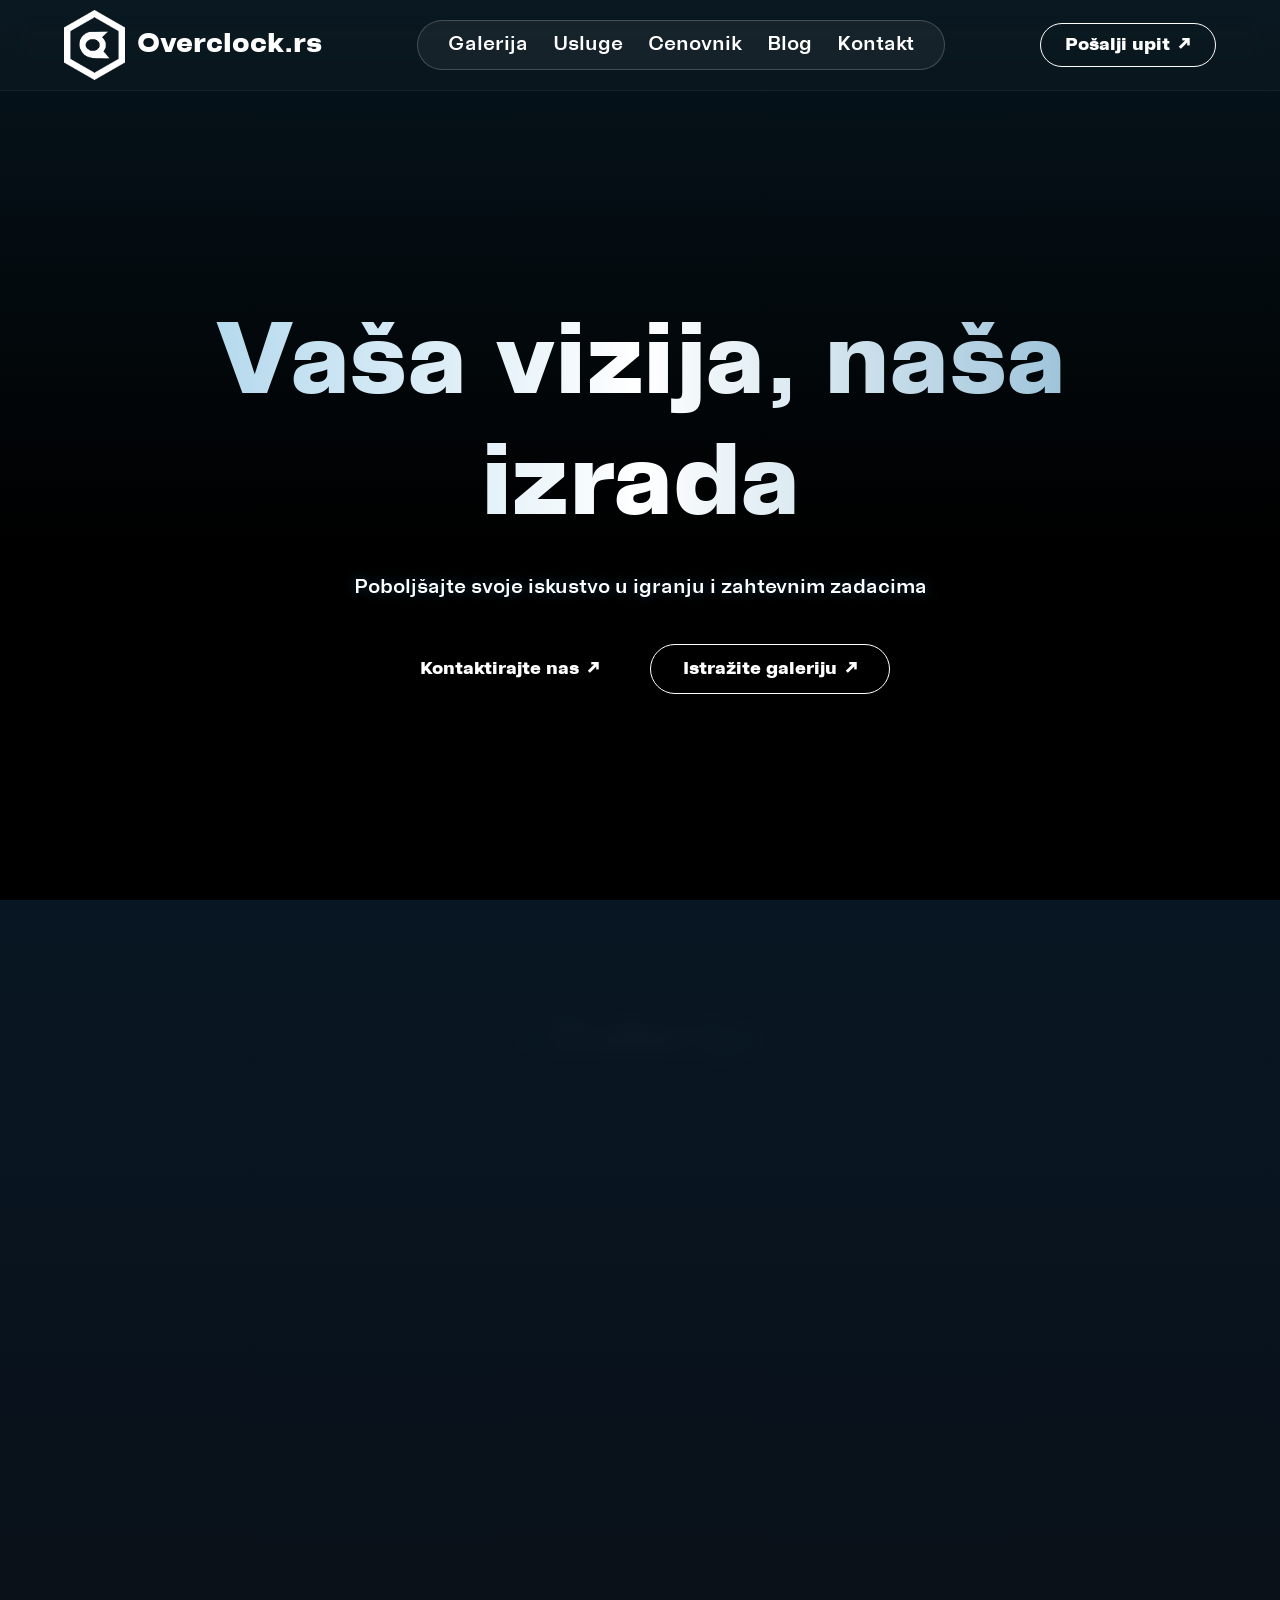
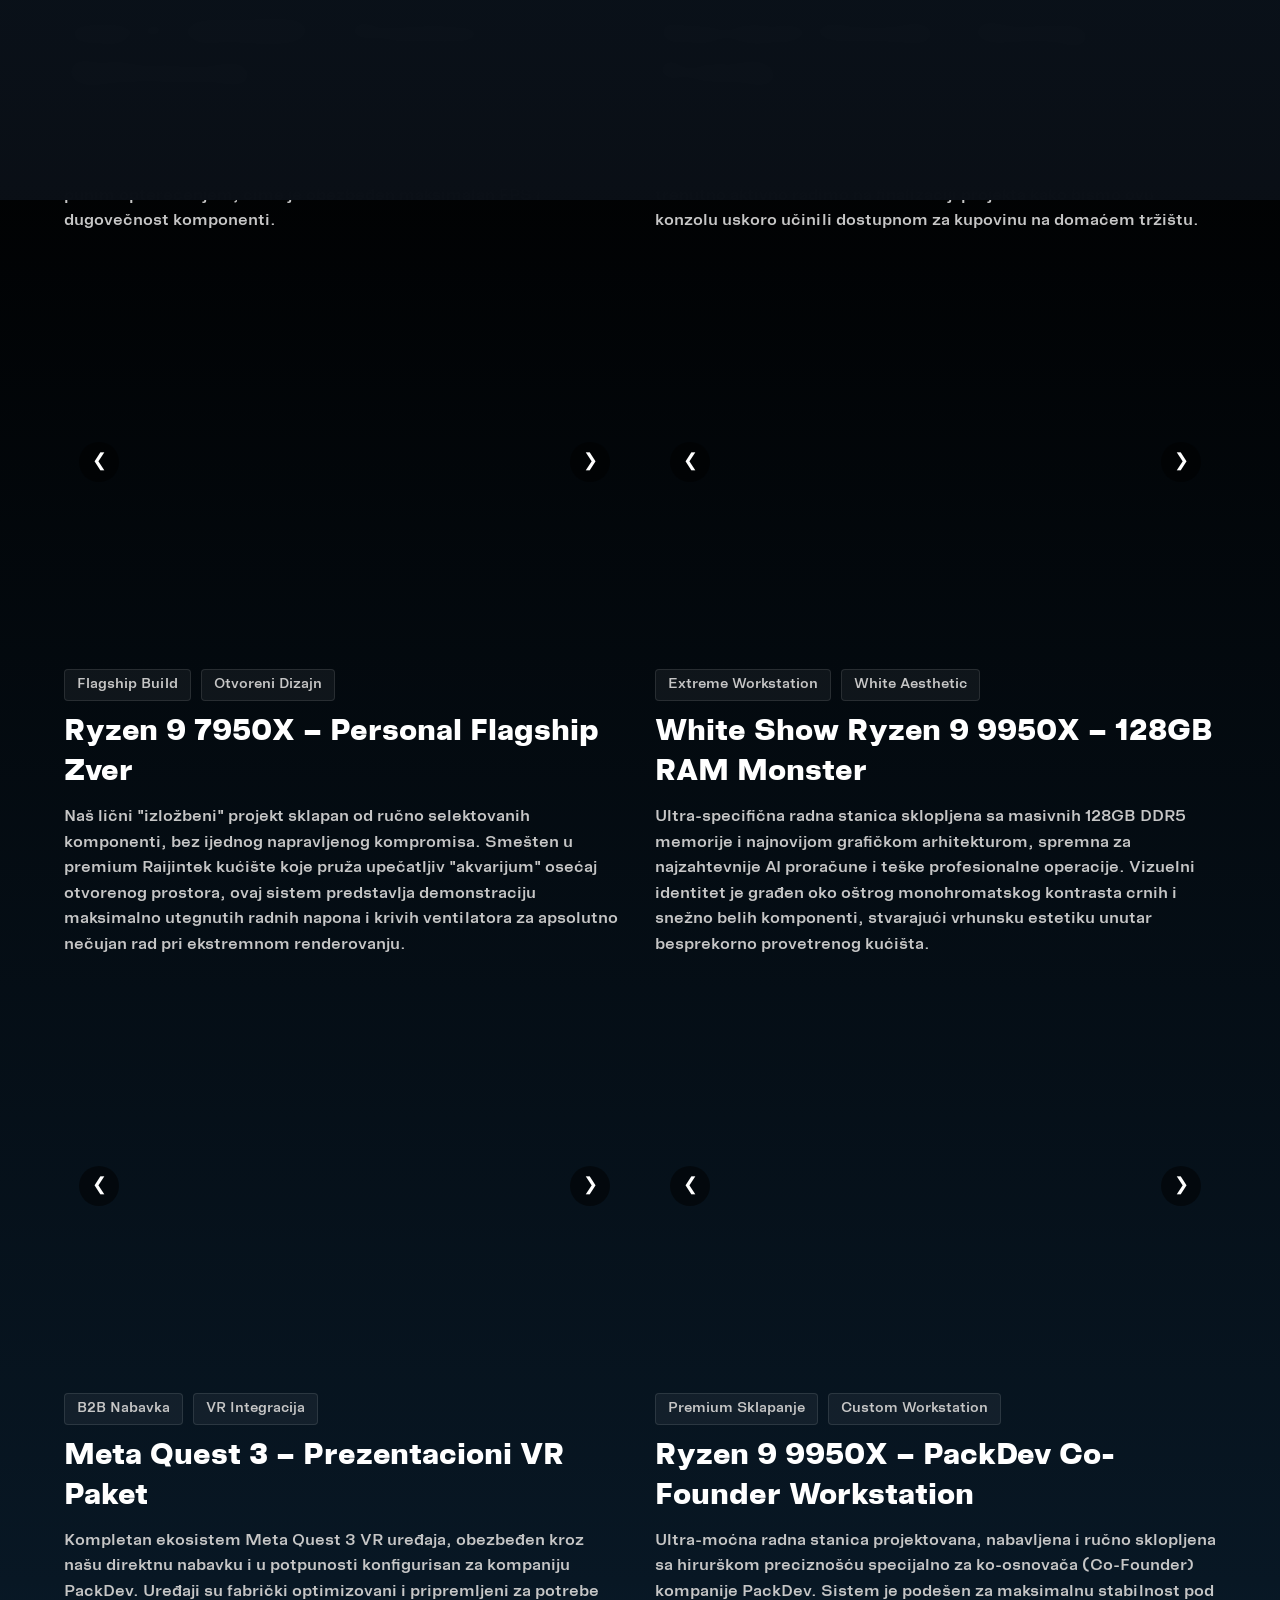
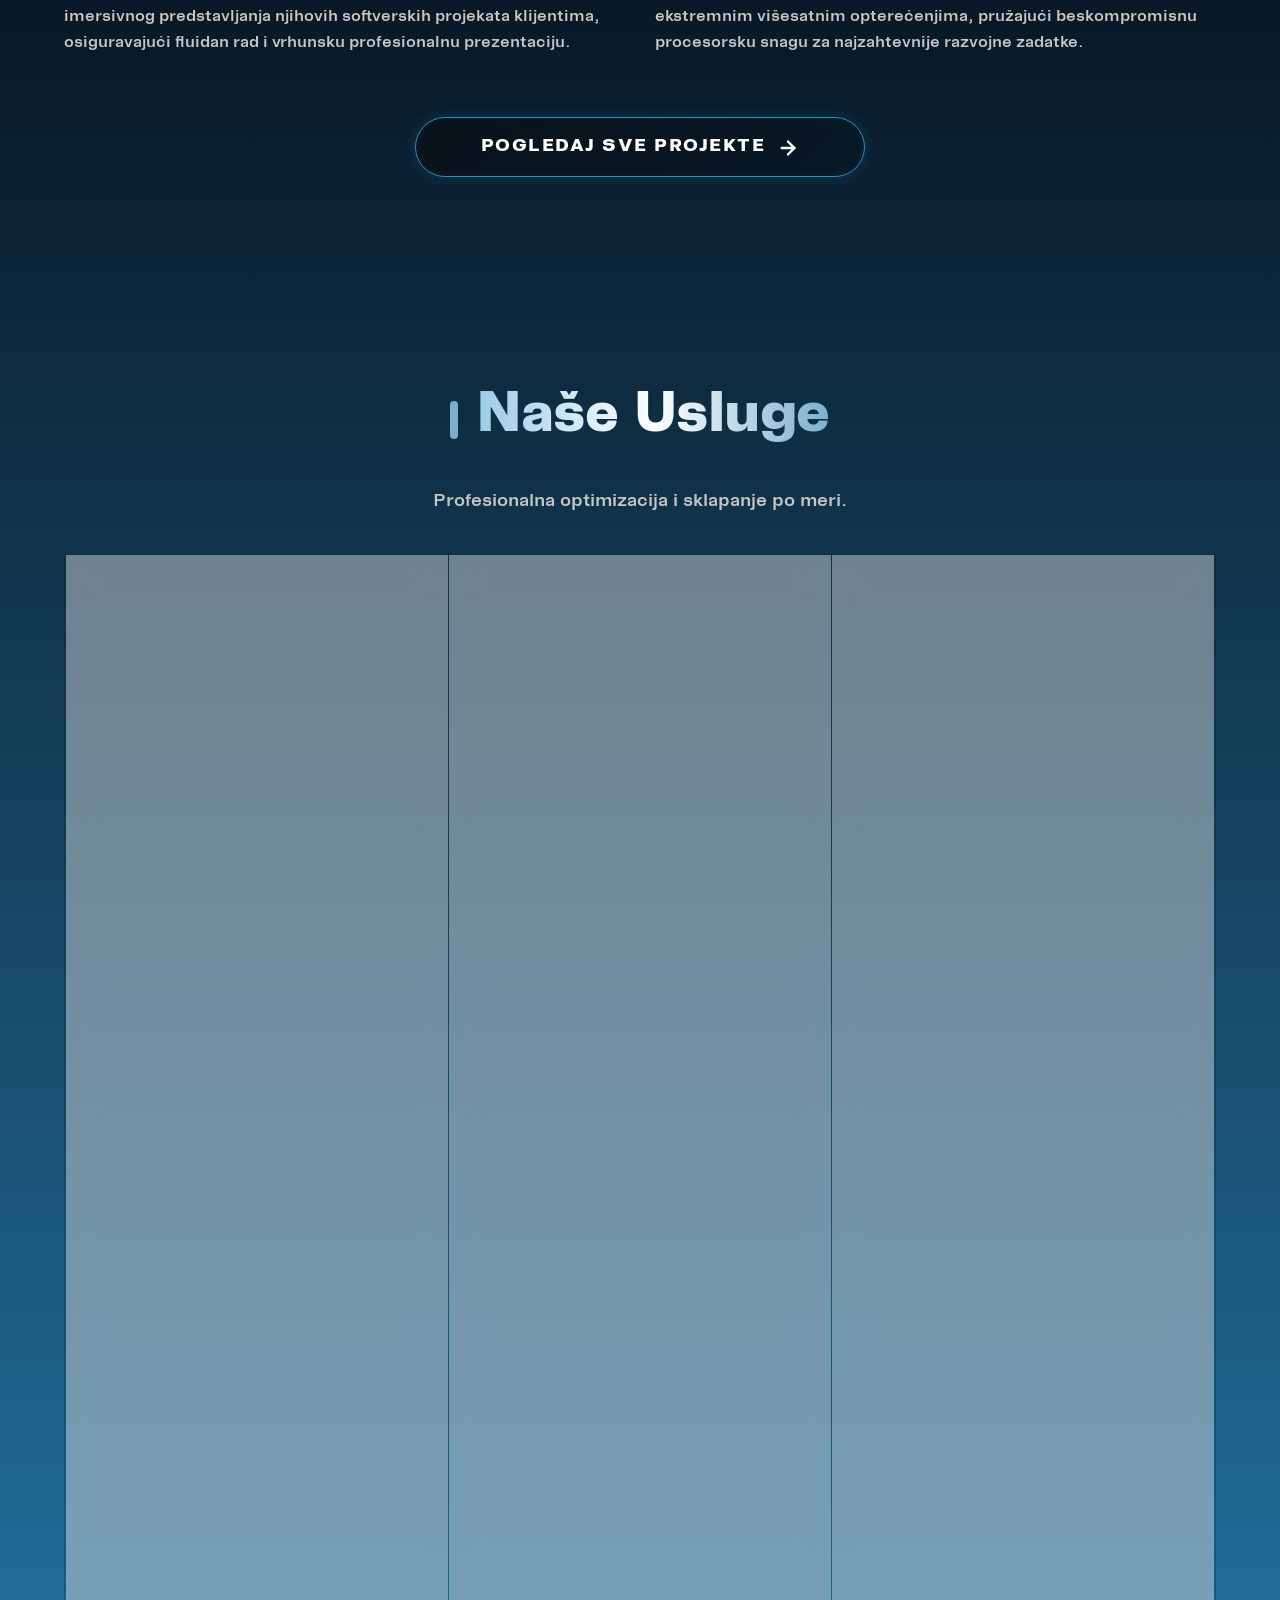
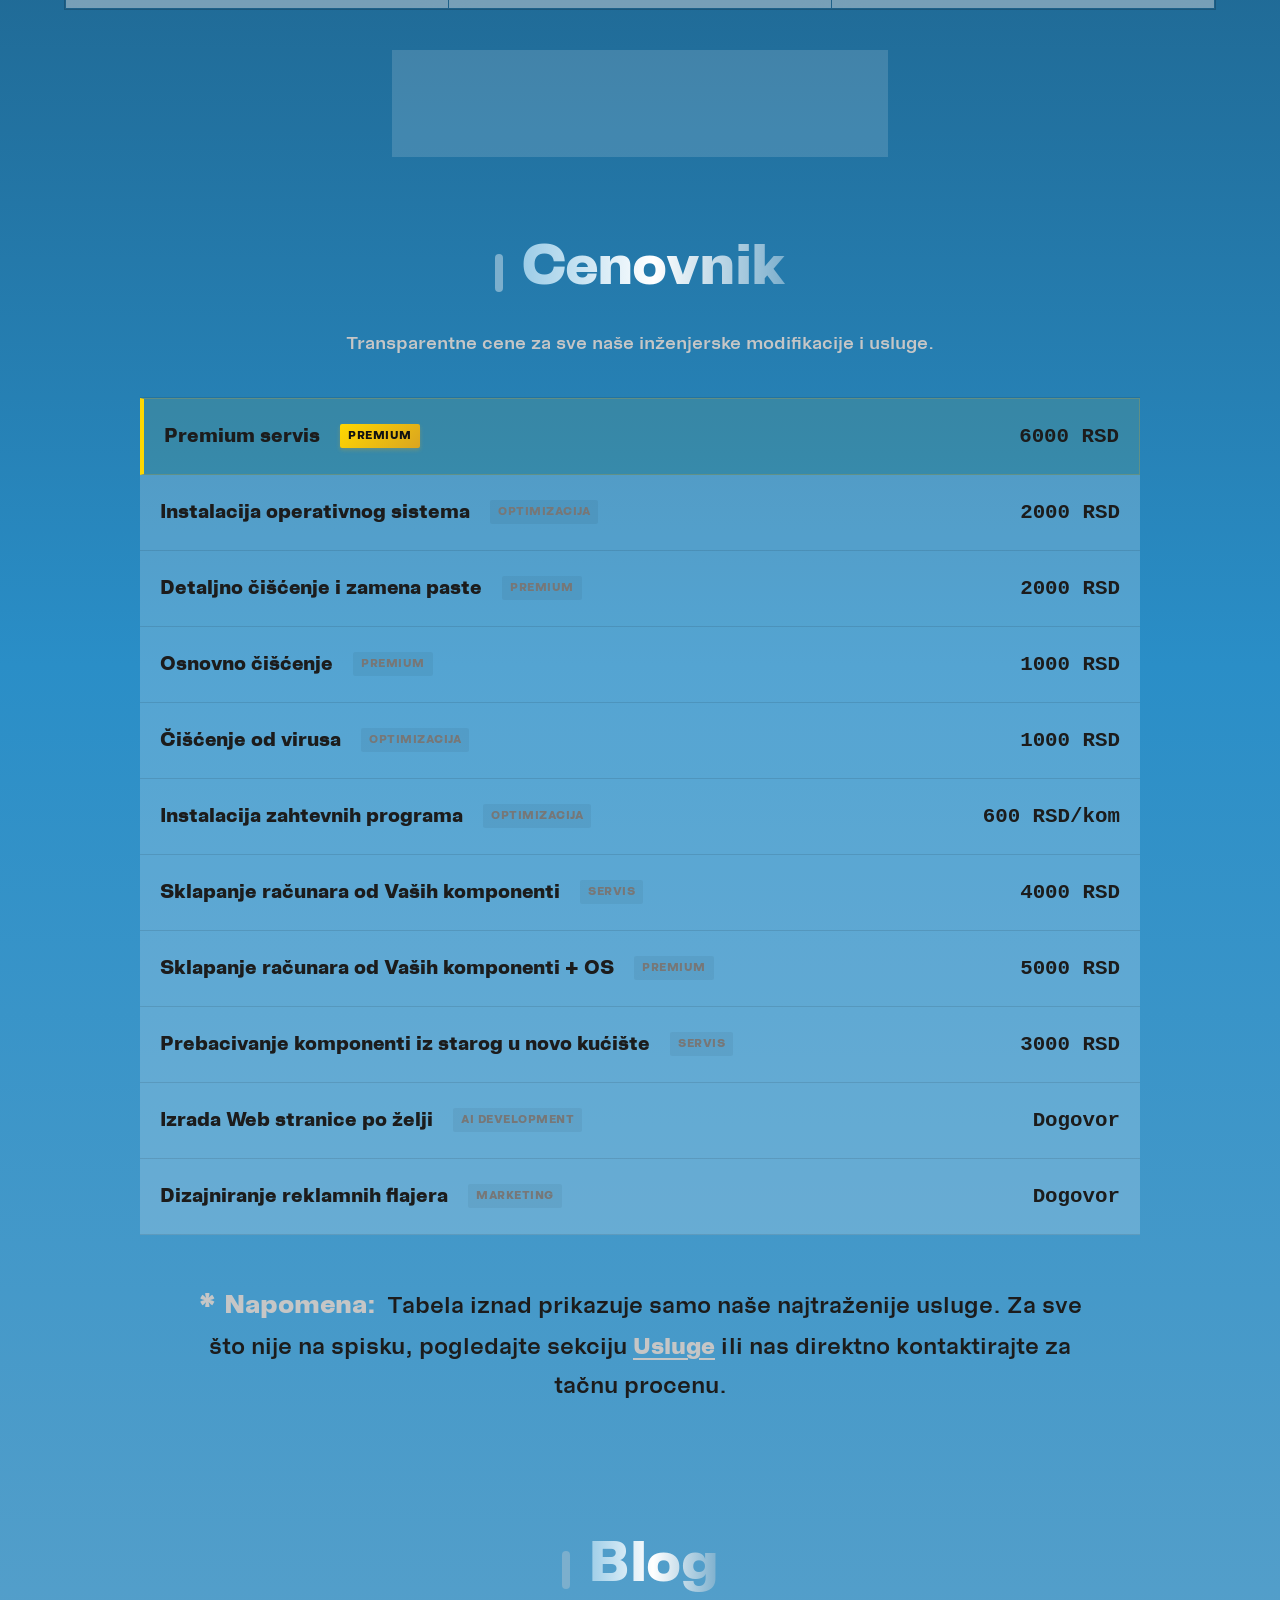
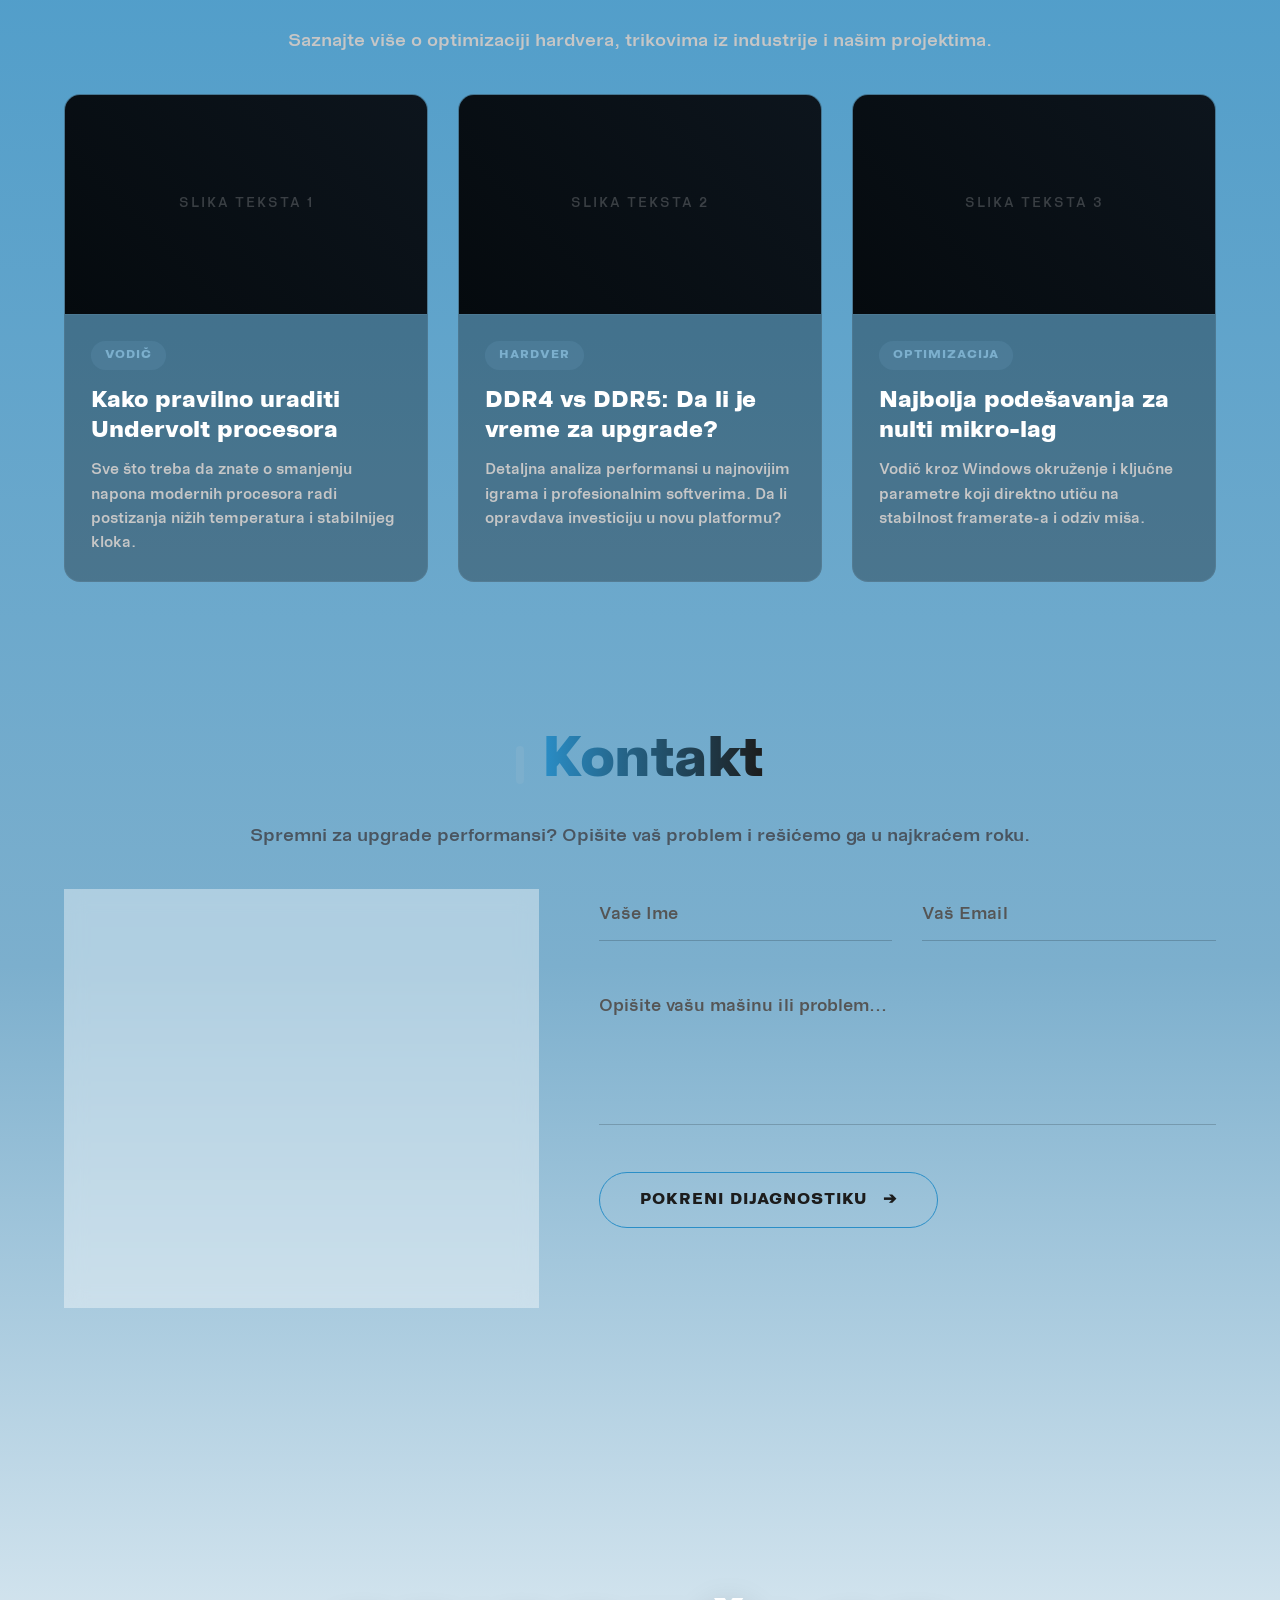
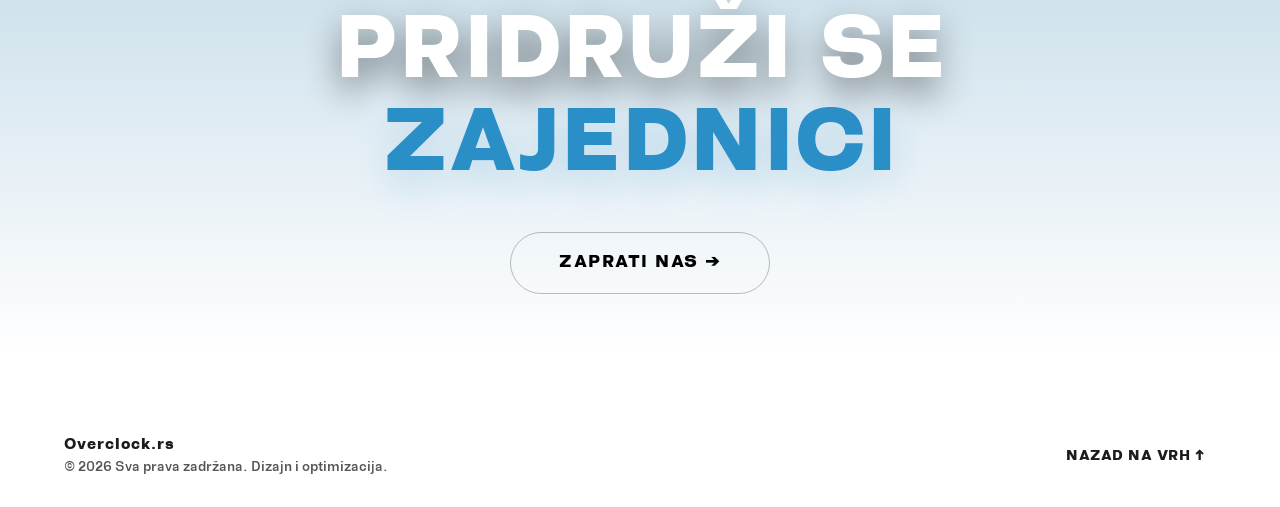
==== commit 8d3d06e1: "Added instagram link, gallery button now works" ====
--- a/index.html
+++ b/index.html
@@ -244,7 +244,7 @@
 
 </div>
 <div class="gallery-cta-wrapper scroll-blur-reveal">
-  <a href="#" class="btn-glow-wide">
+  <a href="/gallery.html" class="btn-glow-wide">
     <span>Pogledaj sve projekte</span>
     <svg width="22" height="22" viewBox="0 0 24 24" fill="none" stroke="currentColor" stroke-width="2.5" stroke-linecap="round" stroke-linejoin="round">
       <line x1="5" y1="12" x2="19" y2="12"></line>
@@ -732,7 +732,7 @@
 
 <div class="community-content scroll-blur-reveal-final">
     <h2 class="massive-text">PRIDRUŽI SE<br><span>ZAJEDNICI</span></h2>
-    <a href="#" class="community-btn-particles">Zaprati nas ➔</a>
+    <a href="https://www.instagram.com/overclock.rs/" class="community-btn-particles">Zaprati nas ➔</a>
 </div>
 
     <div class="inline-footer">
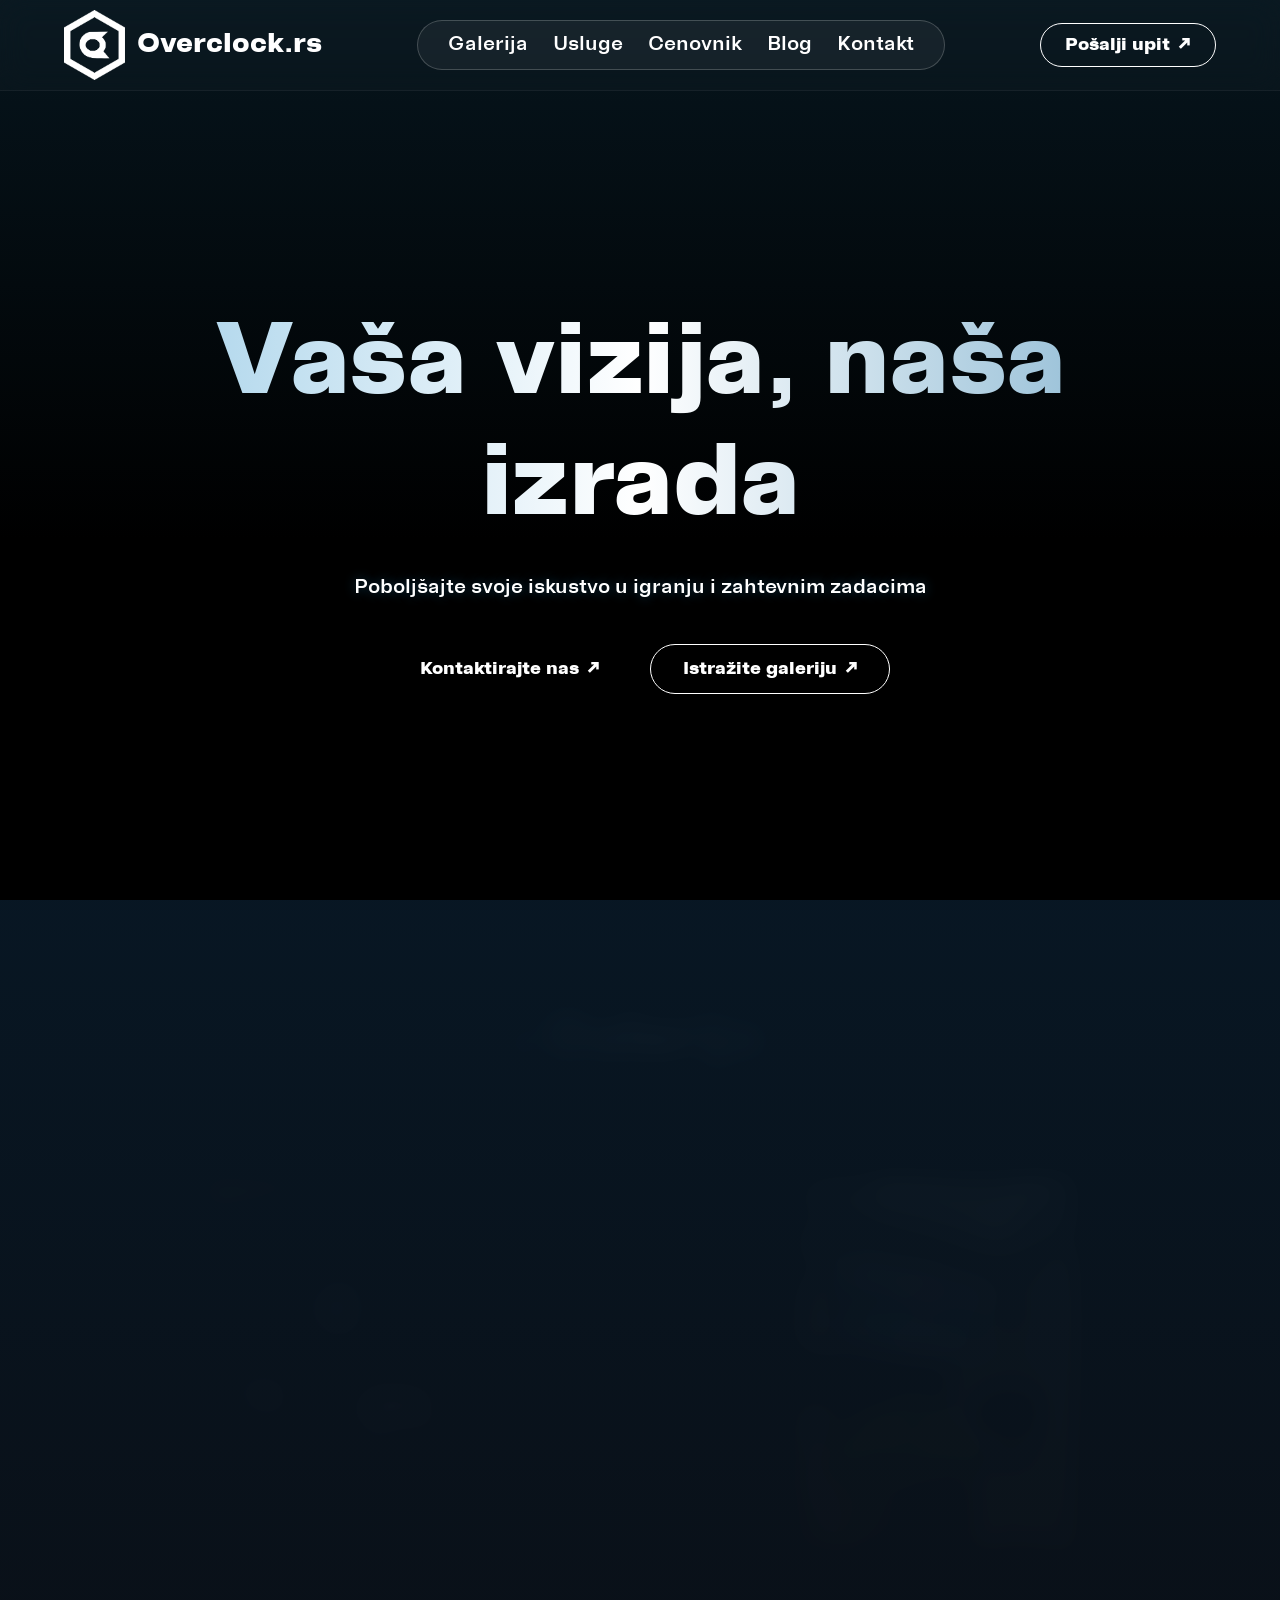
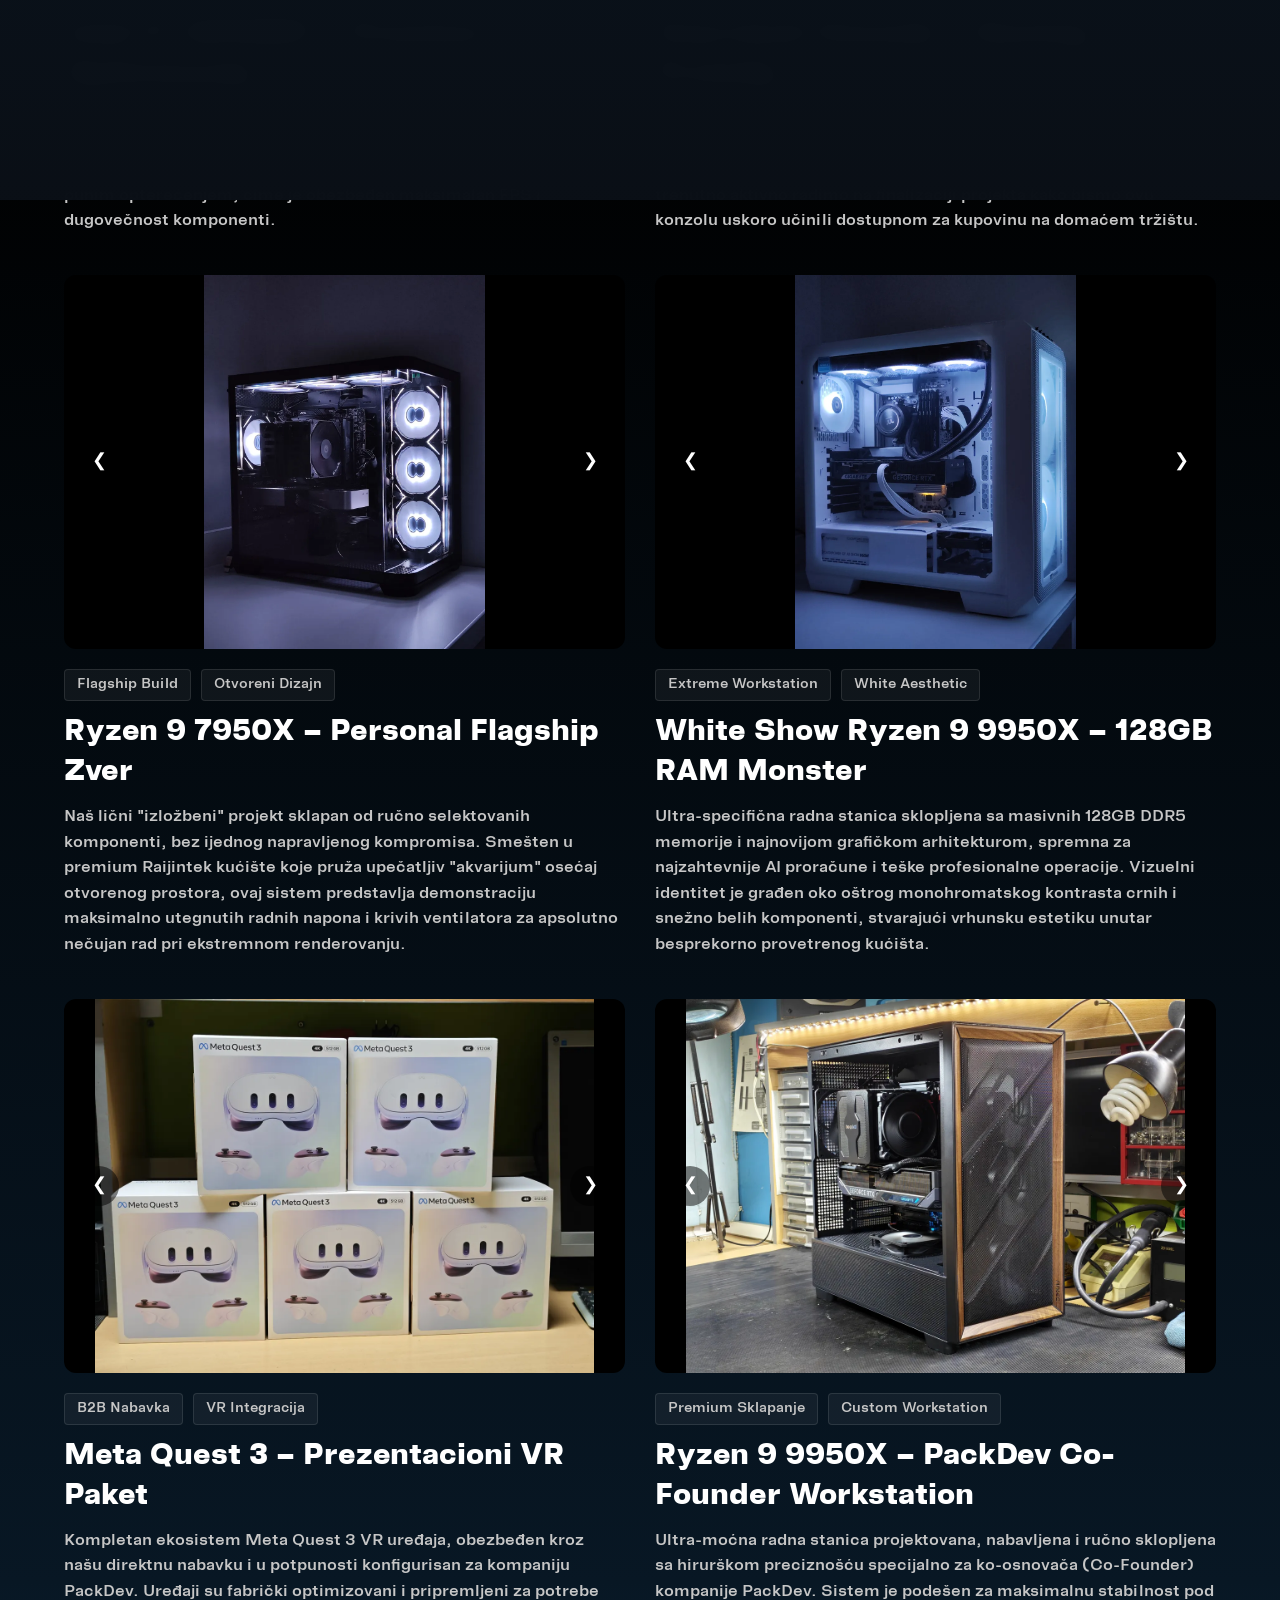
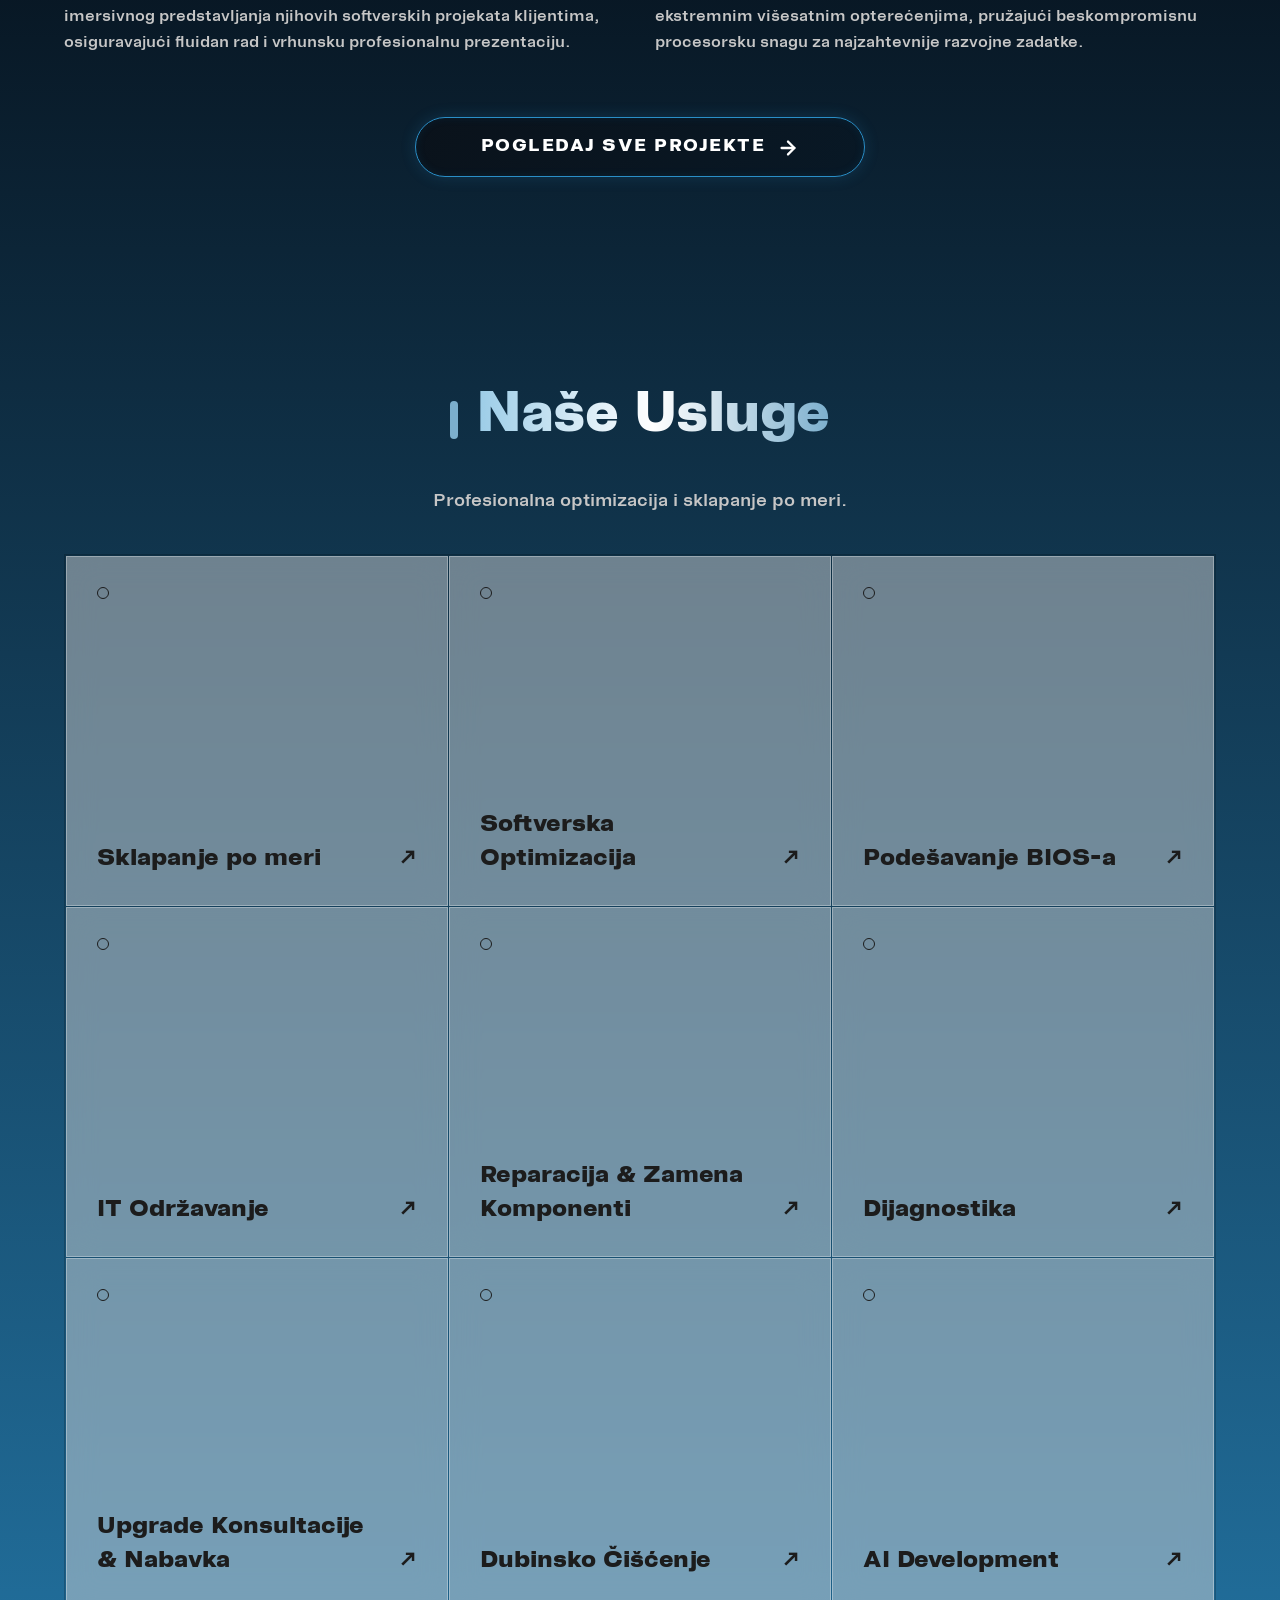
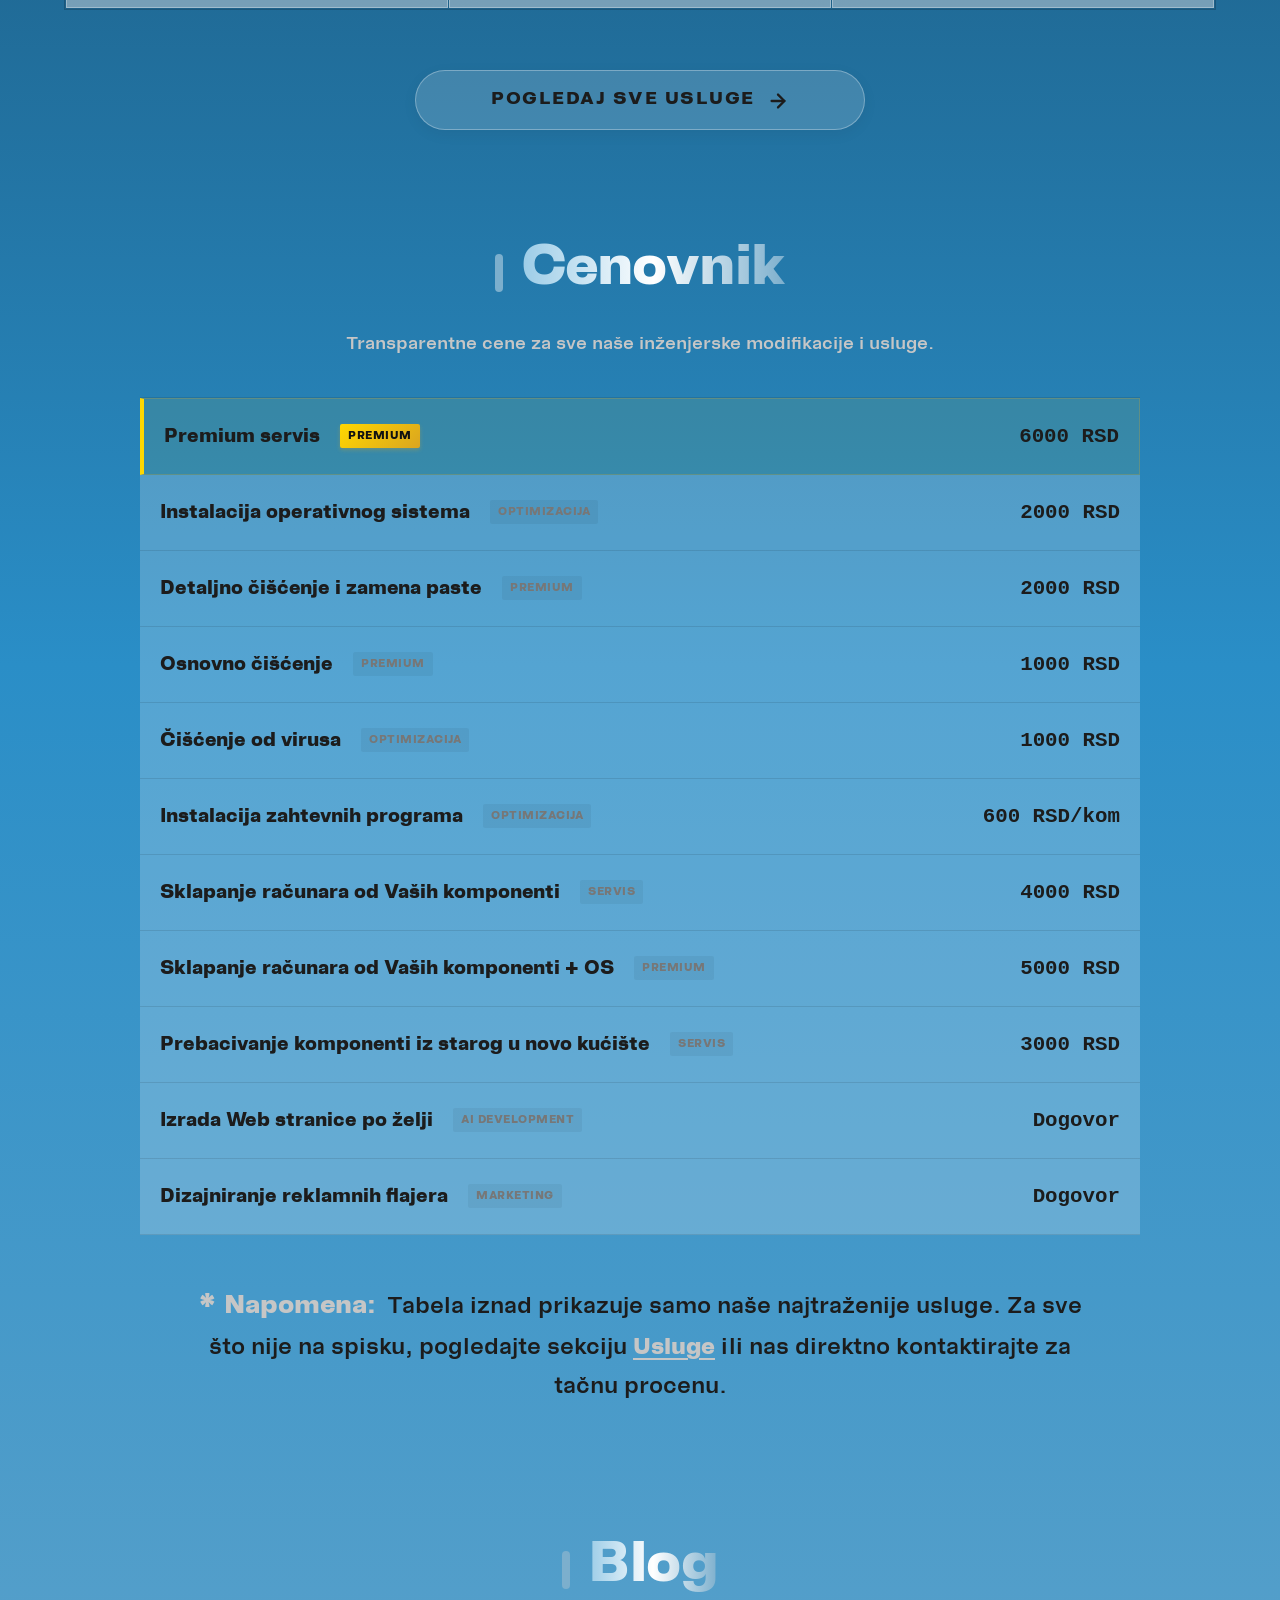
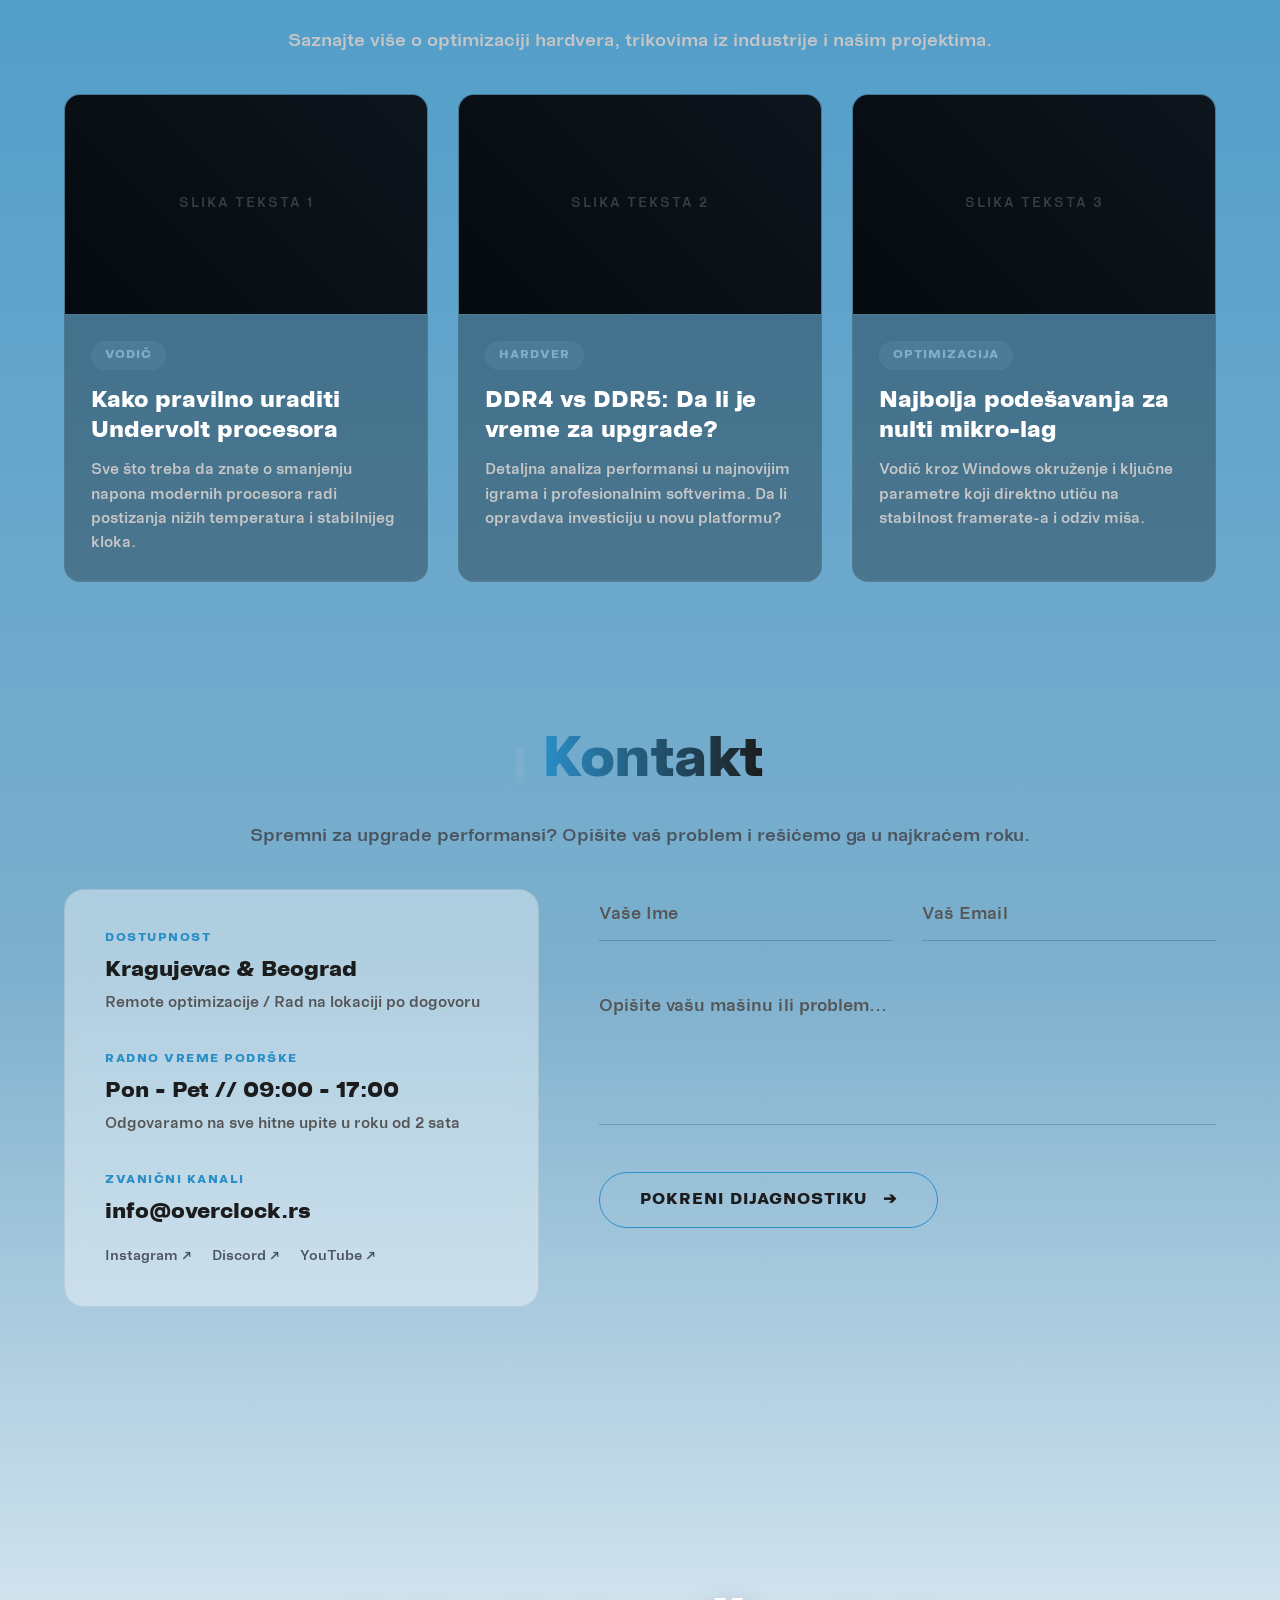
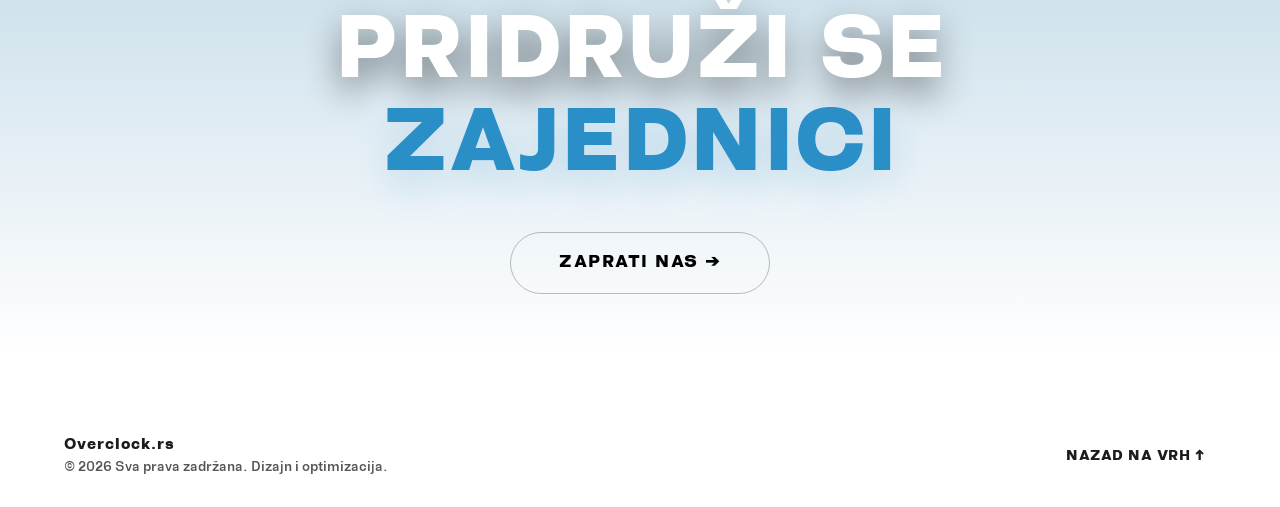
==== commit 31f20839: "Hero gallery button update" ====
--- a/index.html
+++ b/index.html
@@ -59,7 +59,7 @@
             
                     <div class="hero-actions">
                         <a href="#" class="btn-black">Kontaktirajte nas <span>↗</span></a>
-                        <a href="#" class="btn-outline">Istražite galeriju <span>↗</span></a>
+                        <a href="/gallery.html" class="btn-outline">Istražite galeriju <span>↗</span></a>
                     </div>
                 </div>
             </div>
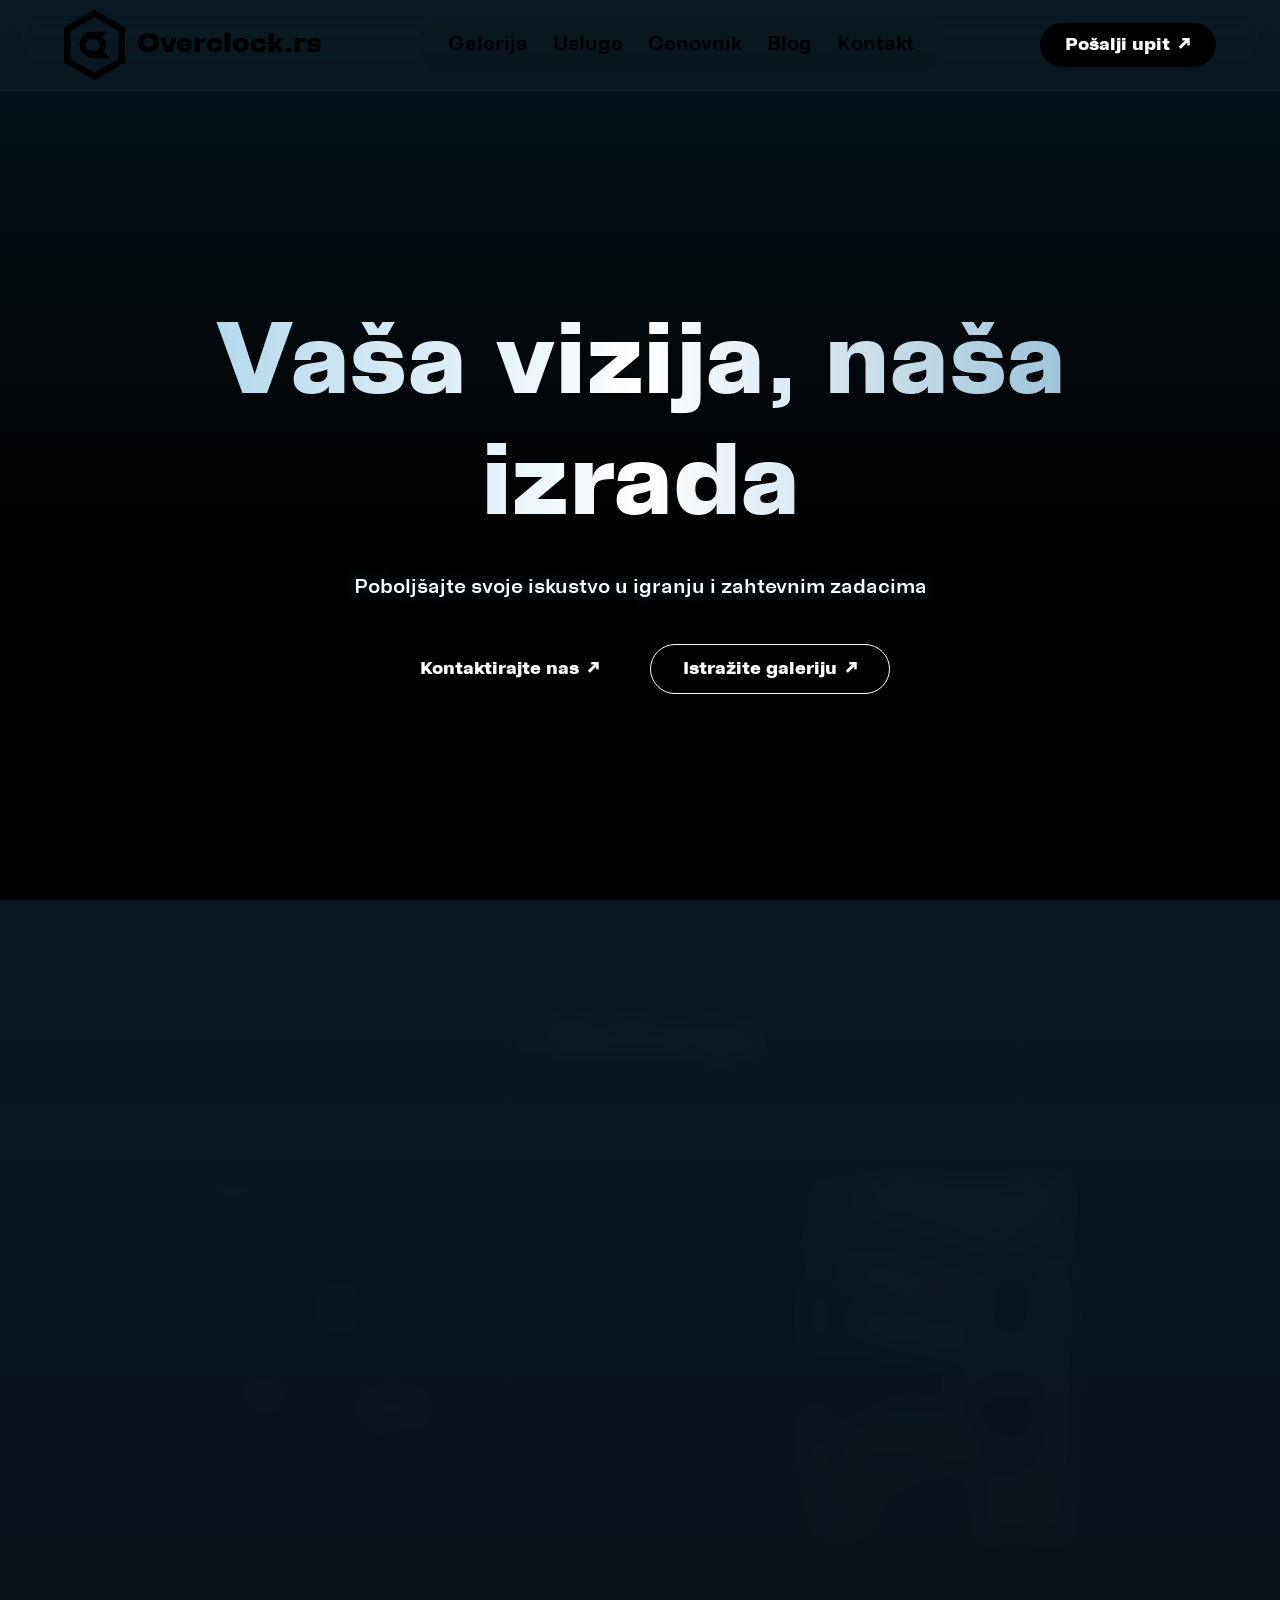
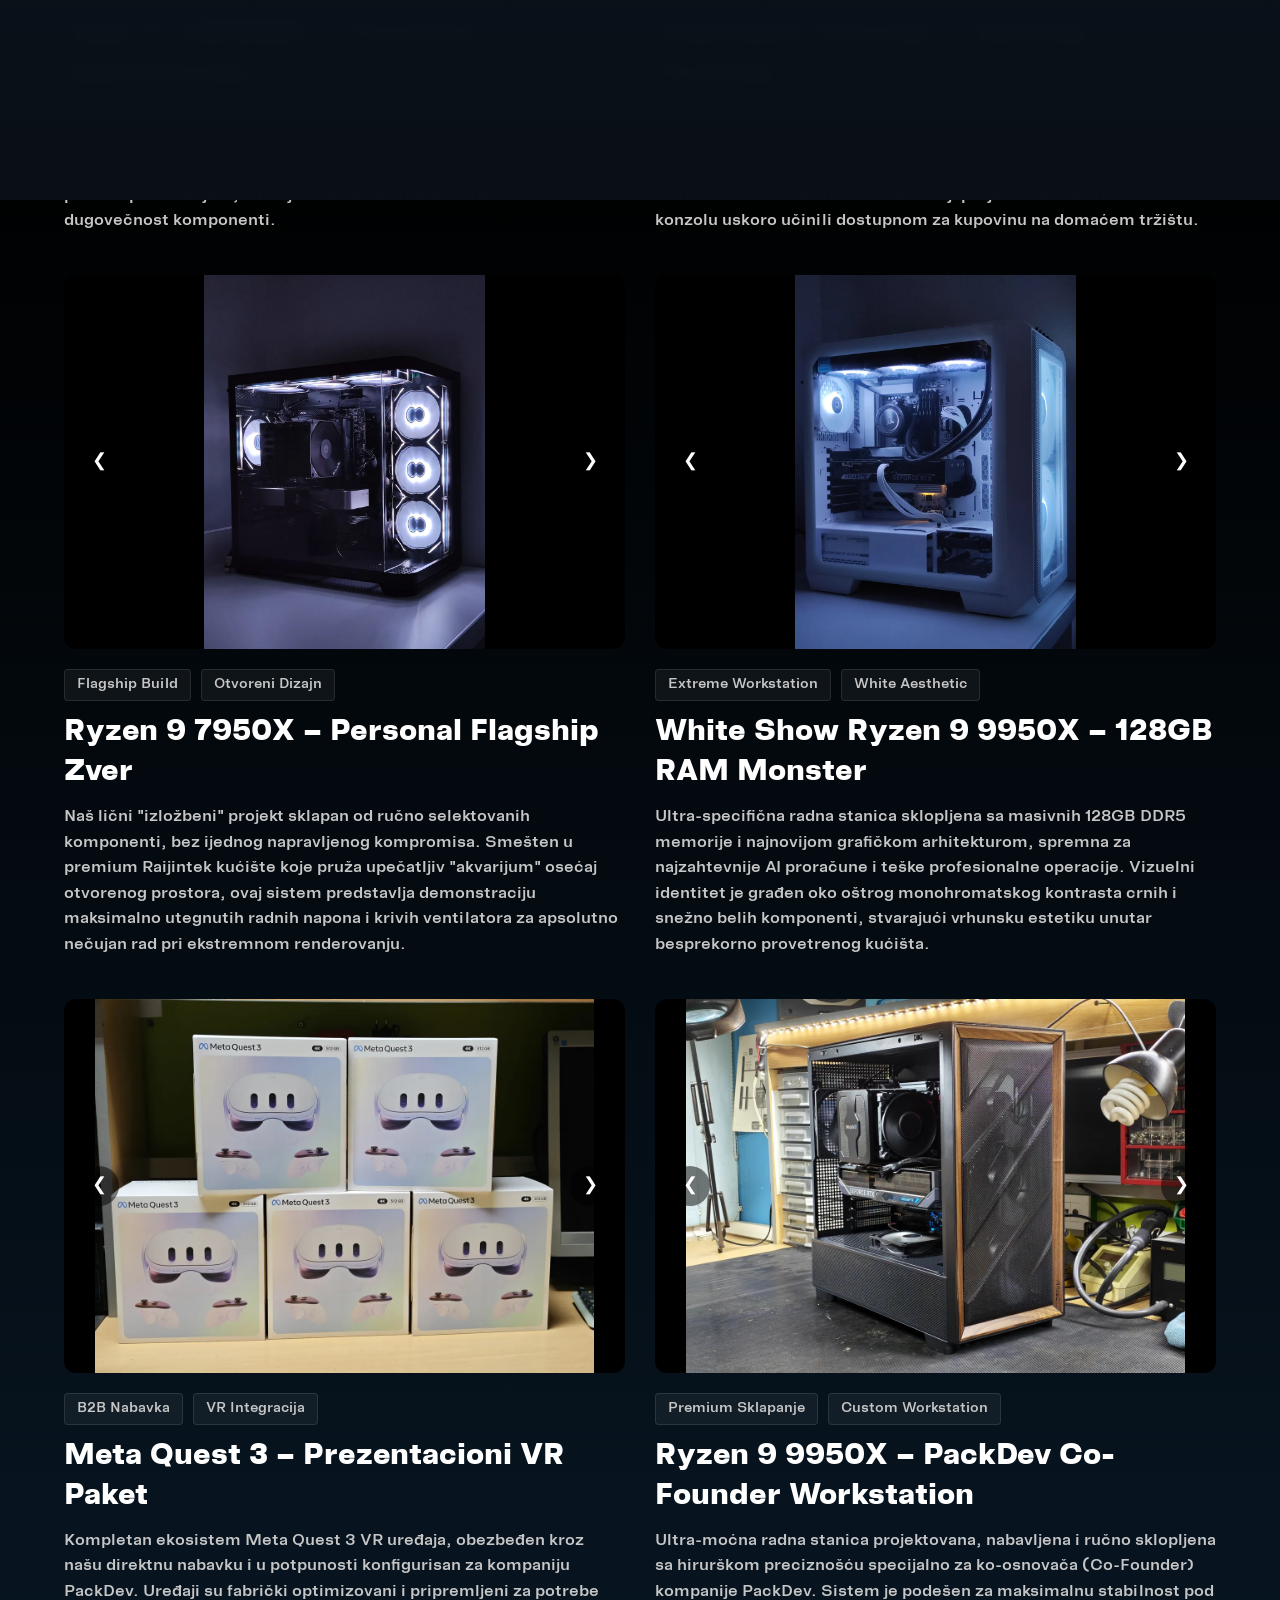
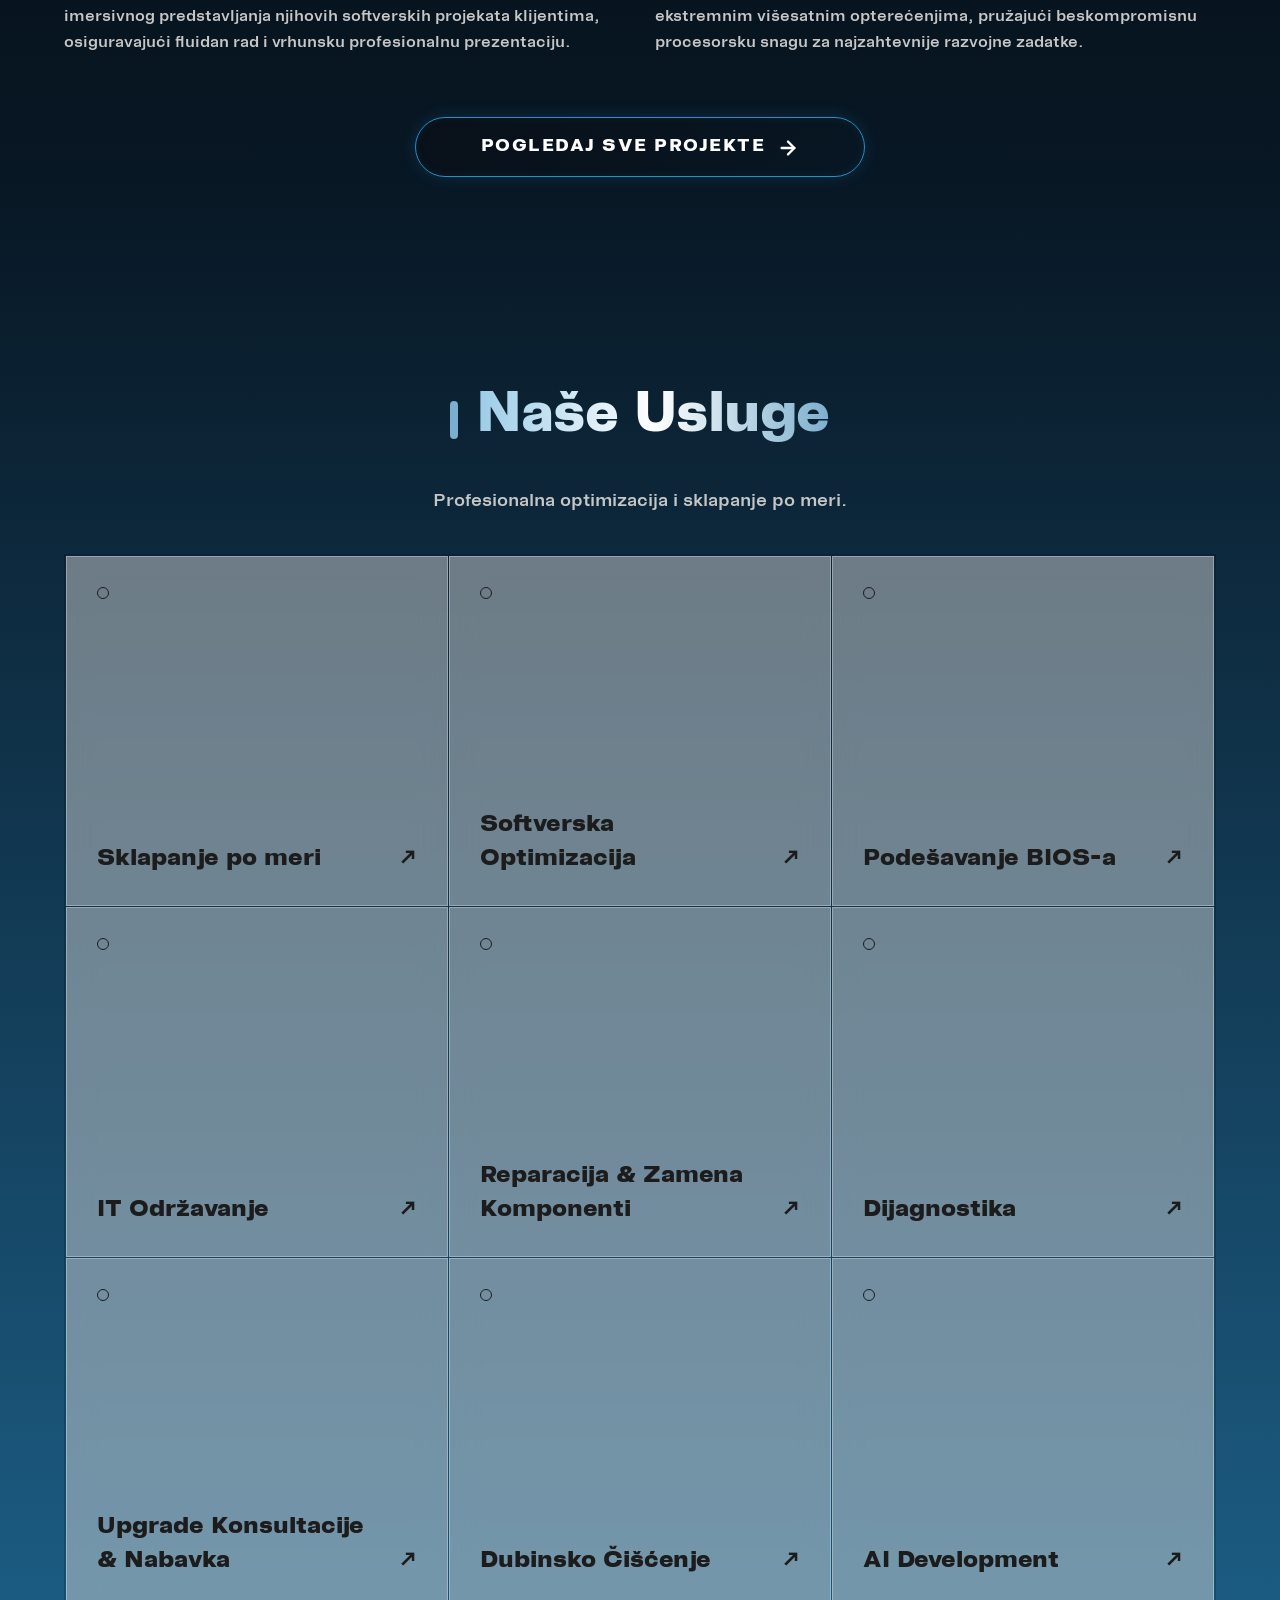
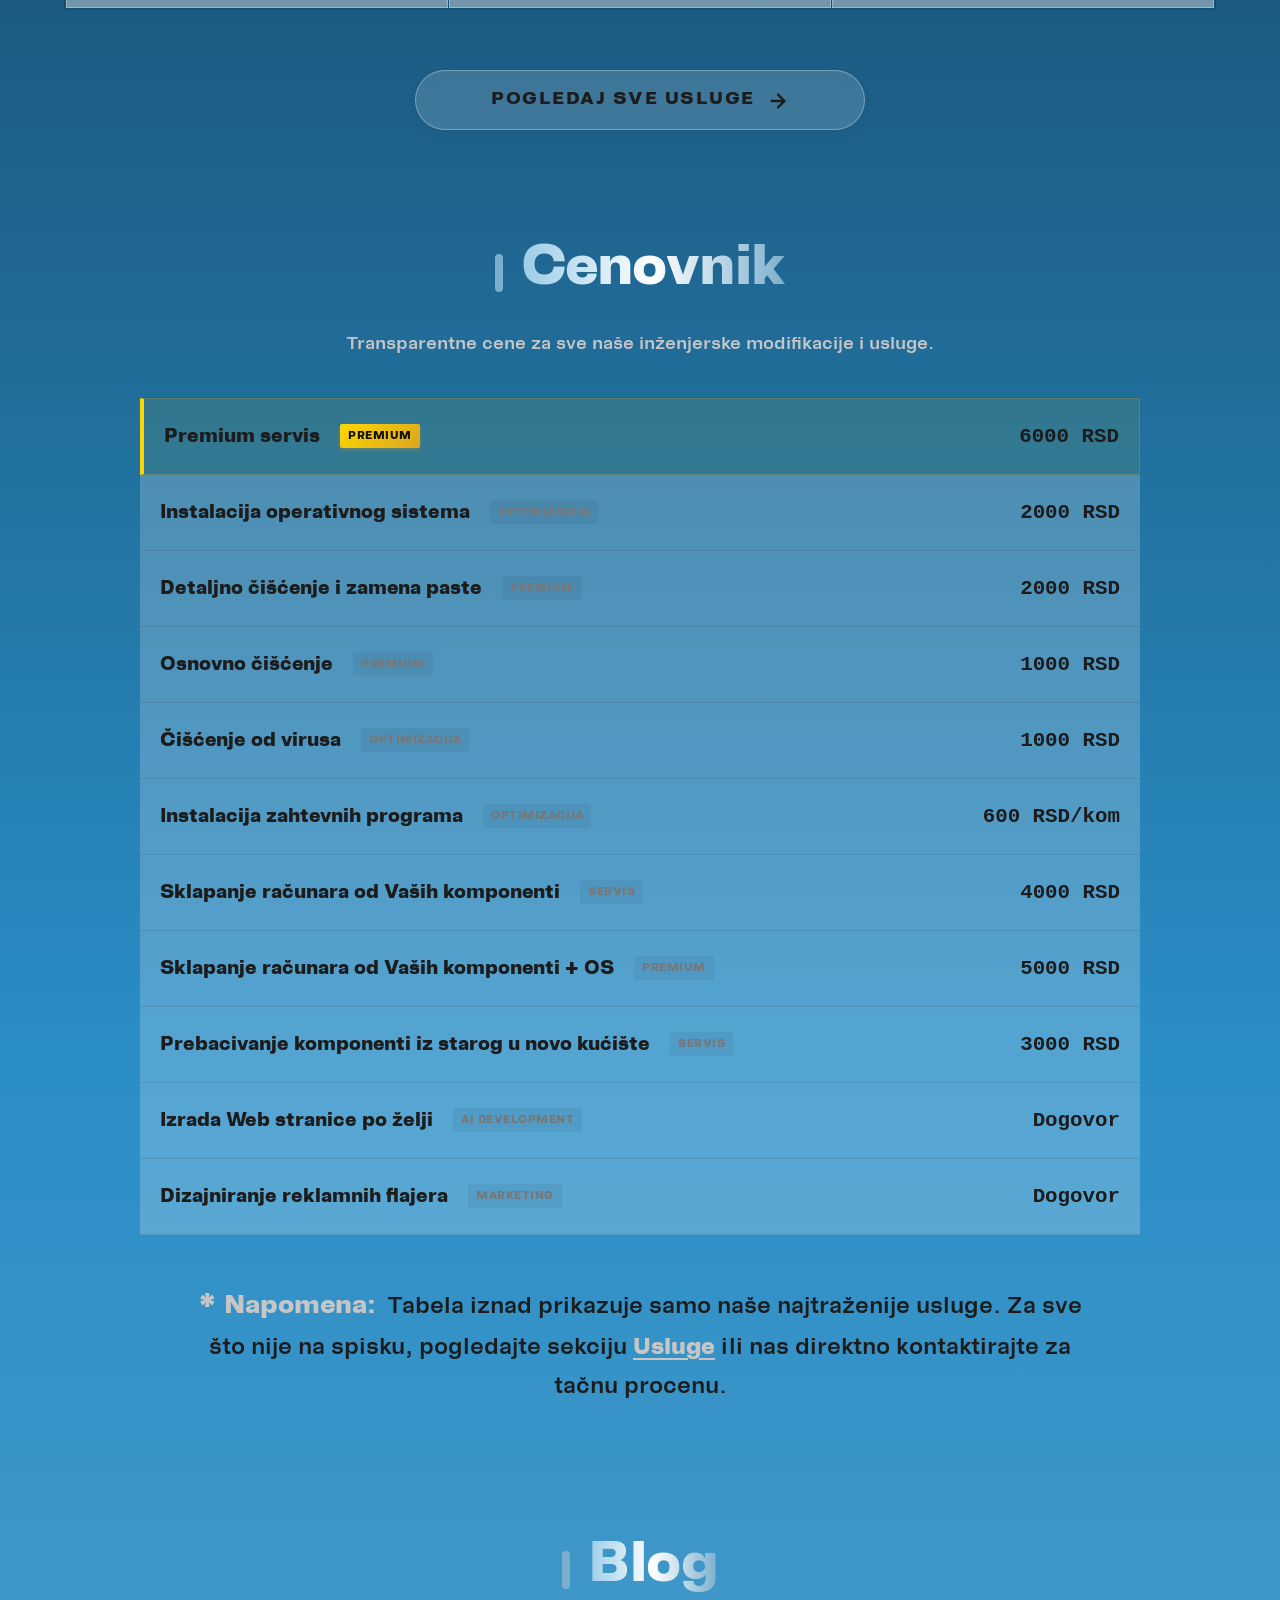
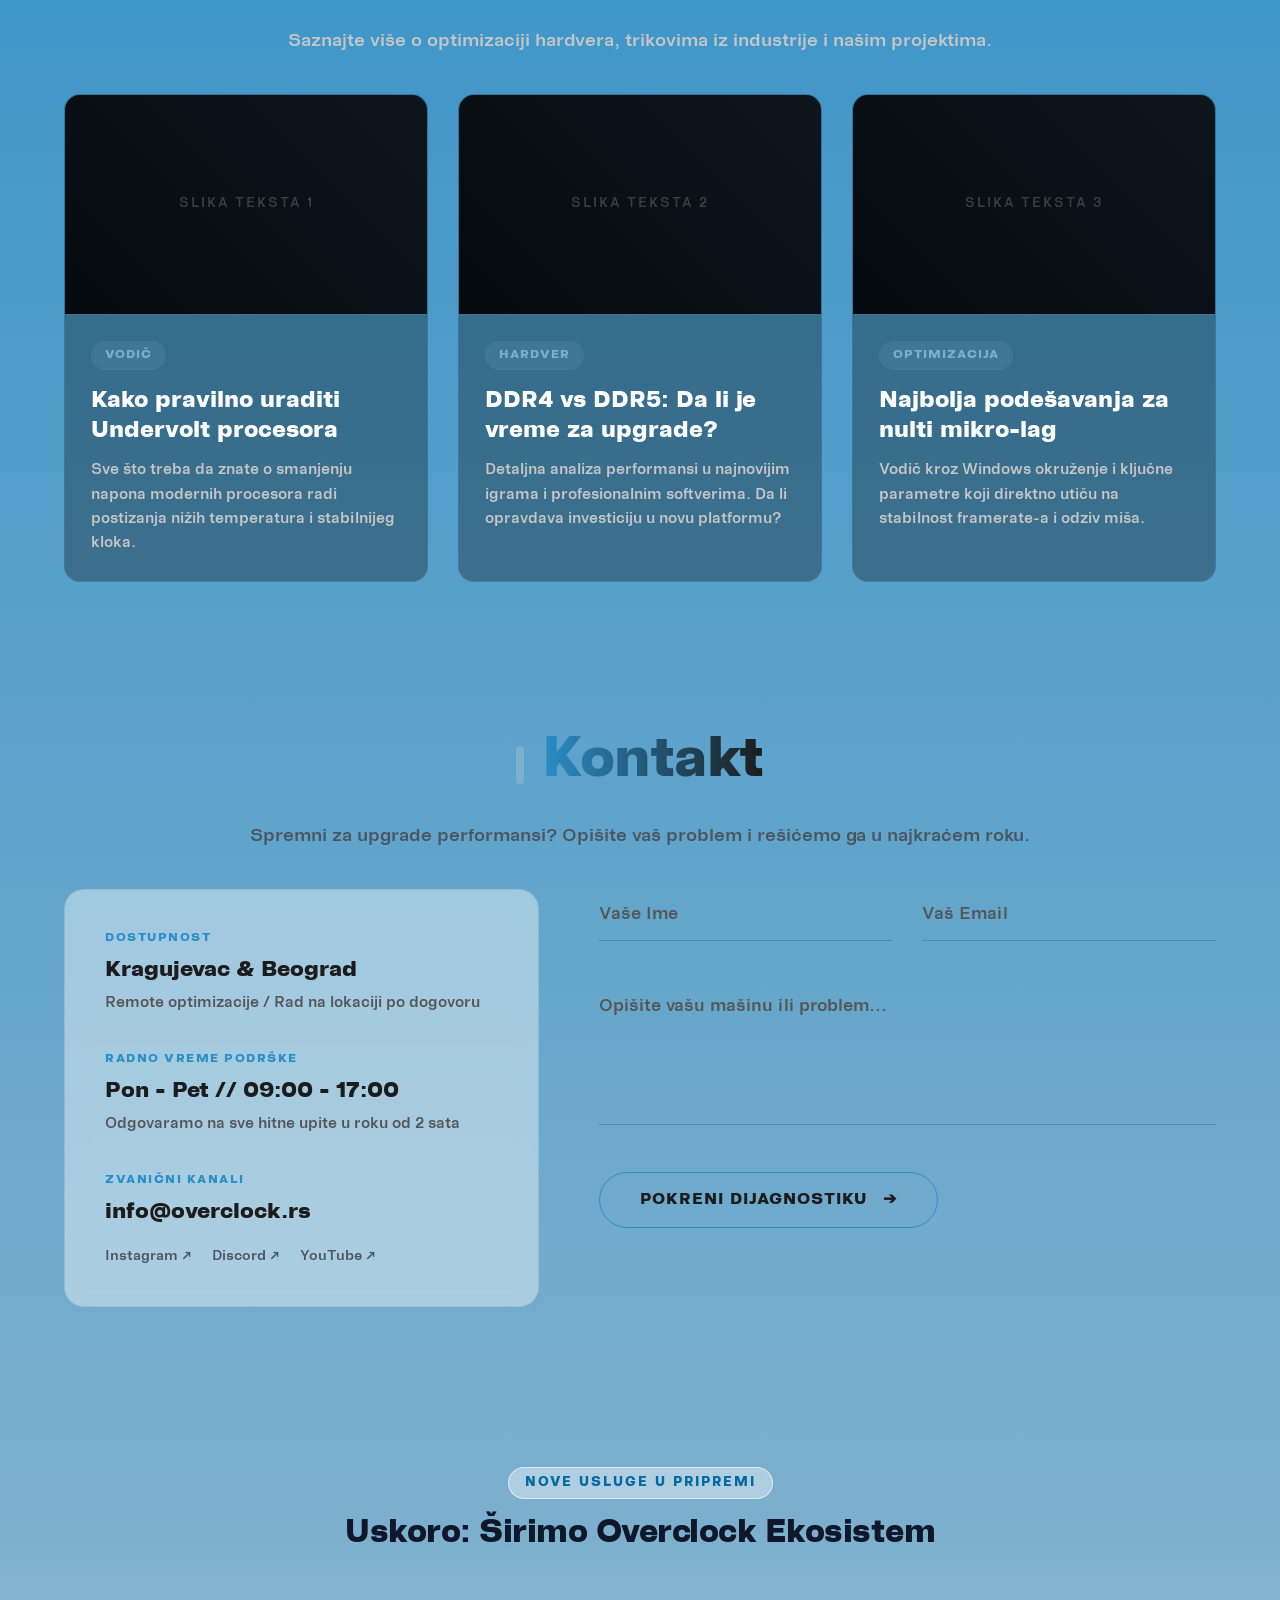
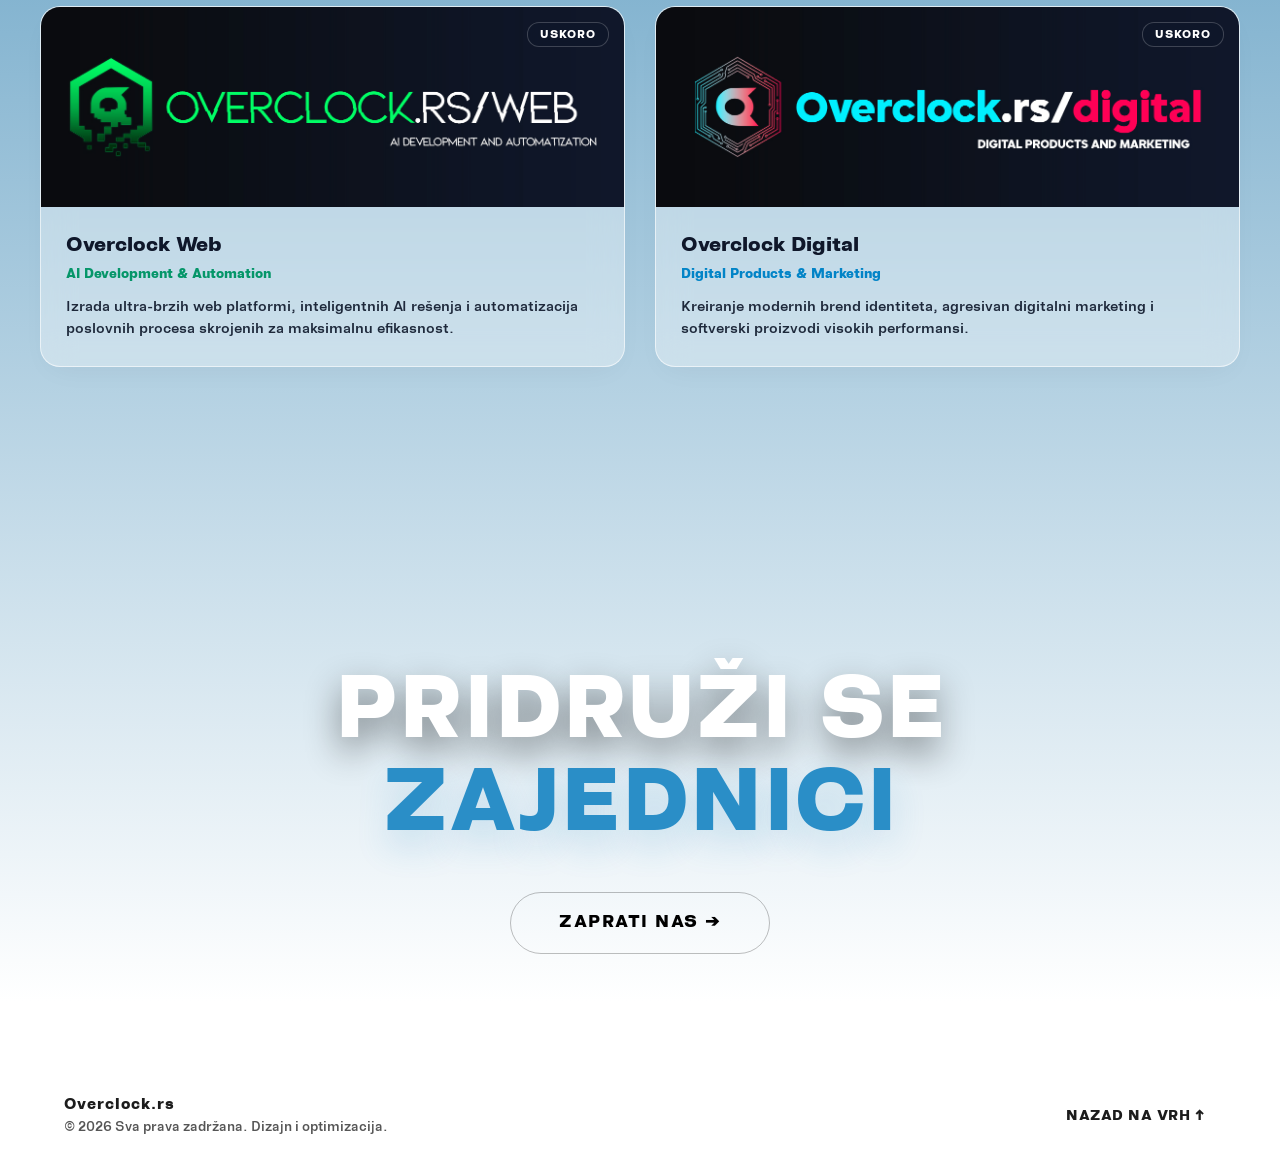
==== commit 059dbf34: "New coming soon section" ====
--- a/index.html
+++ b/index.html
@@ -688,6 +688,47 @@
     </div>
 </section>
 
+<!-- ECOSYSTEM TEASER SECTION -->
+<section class="ecosystem-teaser">
+  <div class="ecosystem-container">
+    
+    <div class="ecosystem-header">
+      <span class="ecosystem-tag">Nove Usluge U Pripremi</span>
+      <h2>Uskoro: Širimo Overclock Ekosistem</h2>
+    </div>
+
+    <div class="ecosystem-grid">
+      
+      <!-- Overclock Web Card -->
+      <div class="eco-card eco-web">
+        <div class="eco-badge">Uskoro</div>
+        <div class="eco-banner-wrapper">
+          <img src="images/website banner ocweb.jpg" alt="Overclock Web" class="eco-banner-img">
+        </div>
+        <div class="eco-content">
+          <h3>Overclock Web</h3>
+          <p class="eco-tagline">AI Development & Automation</p>
+          <p class="eco-desc">Izrada ultra-brzih web platformi, inteligentnih AI rešenja i automatizacija poslovnih procesa skrojenih za maksimalnu efikasnost.</p>
+        </div>
+      </div>
+
+      <!-- Overclock Digital Card -->
+      <div class="eco-card eco-digital">
+        <div class="eco-badge">Uskoro</div>
+        <div class="eco-banner-wrapper">
+          <img src="images/website banner ocdigital.jpg" alt="Overclock Digital" class="eco-banner-img">
+        </div>
+        <div class="eco-content">
+          <h3>Overclock Digital</h3>
+          <p class="eco-tagline">Digital Products & Marketing</p>
+          <p class="eco-desc">Kreiranje modernih brend identiteta, agresivan digitalni marketing i softverski proizvodi visokih performansi.</p>
+        </div>
+      </div>
+
+    </div>
+  </div>
+</section>
+
 <section class="community-particles-extreme">
     
     <div class="particles-mesh">
--- a/css/animations.css
+++ b/css/animations.css
@@ -69,57 +69,58 @@
 }
 
 /* =========================================
-   CENOVNIK SCROLL REVEAL (EKSPOSTRO IZOŠTRAVANJE)
+   CENOVNIK SCROLL REVEAL (GLAVNO PRAVILO)
    ========================================= */
-
 @keyframes cenovnikBlurReveal {
     0% {
         filter: blur(15px);
         opacity: 0;
         transform: translateY(40px) scale(0.97);
     }
-    /* Blur i opacity se skroz sklanjaju već na 10% skrola (umesto na 35%),
-       tako da je tekst kristalno čist čim sekcija uđe na ekran */
-    20%, 100% {
+    50% {
+        filter: blur(6px);
+        opacity: 0.6;
+    }
+    100% {
         filter: blur(0px);
         opacity: 1;
         transform: translateY(0) scale(1);
     }
 }
 
-/* Primena nove animacije isključivo na #cenovnik sekciju */
 #cenovnik .scroll-blur-reveal {
     animation-name: cenovnikBlurReveal;
+    animation-timeline: view();
+    animation-range: entry 0% cover 25%;
 }
 
 /* =========================================
-   CENOVNIK SPECIFIČAN SCROLL REVEAL
+   SPECIFIČNI SCROLL REVEAL PO SEKCIJAMA (MOBILNI)
    ========================================= */
-#cenovnik .scroll-blur-reveal {
-    /* Podesava animaciju da pocne cim vrh cenovnika dotakne dno ekrana (entry 0%)
-       i da se ZAVRSI (tekst postaje 100% ostar i citljiv) vec na 15% ulaska */
-    animation-range: entry 0% entry 15%;
+@media (max-width: 768px) {
+    /* Blog se otvara ranije na 85% i izgleda odlicno */
+    #blog .scroll-blur-reveal,
+    .blog-grid .scroll-blur-reveal {
+        animation-range: cover 0% cover 50%;
+    }
+
+    /* Cenovnik ima brz i cist ulaz na mobilnom */
+    #cenovnik .scroll-blur-reveal {
+        animation-range: entry 0% cover 15%;
+    }
 }
 
-/* ===================================================
-   HIRURŠKI MOBILNI FIKS ZA CHROME (Slike 259941-259945)
-   =================================================== */
-    
-@media (max-width: 768px) {
-    
-    /* 1. FIKS ZA NEVIDLJIVI NAVIGACIONI BAR (Slike 259944.jpg i 259945.jpg) */
-    /* Na telefonima pojačavamo zatamnjenje pozadine headera da bela slova uvek budu čitljiva */
-    header, .navbar { 
-        background: rgba(255, 255, 255, 0.03) !important;
-        backdrop-filter: blur(15px) !important;
-        -webkit-backdrop-filter: blur(15px) !important;
-        border-bottom: 1px solid rgba(255, 255, 255, 0.05) !important;
-    }
-    
-    .scroll-blur-reveal {
-        animation-range: cover 0% cover 85% !important;
-    } 
-}  
+/* =========================================
+   SPECIFIČNO ZA GALERIJA STRANICU (BEZ UTICAJA NA OSTATAK SAJTA)
+   ========================================= */
+
+/* 2. Blaži i brži blur efekat za ostale kartice u galeriji */
+.gallery-page .scroll-blur-reveal {
+  filter: blur(4px);            /* Blaži blur pa se brže razbistri */
+  transform: translateY(15px);  /* Manji pomak na gore */
+  transition: opacity 0.35s ease-out, filter 0.35s ease-out, transform 0.35s ease-out;
+}
+
 
 /* ===================================================
     ANIMACIJA - Zlatni Odsjaj (Shine)
--- a/css/mobile.css
+++ b/css/mobile.css
@@ -301,26 +301,59 @@
     background: rgba(10, 15, 22, 0.85); 
   }
 
-  /* Masivne strelice na dodir unutar kapsule */
-  #lightbox-modal .lightbox-controls-dock .lightbox-arrow {
-    width: 50px !important; /* Ogromna meta za palac */
+  #lightbox-modal .lightbox-controls-dock {
+    position: fixed !important;
+    bottom: 25px !important;
+    left: 50% !important;
+    transform: translateX(-50%) !important;
+    margin: 0 !important;
+    
+    display: grid !important;
+    grid-template-columns: 38px auto 38px !important;
+    align-items: center !important;
+    justify-content: center !important;
+    gap: 8px !important;
+    
+    width: max-content !important;
     height: 50px !important;
-    background: rgba(255, 255, 255, 0.08); /* Diskretno naglašavanje dugmeta */
-  }
-  
-  /* Umesto hover-a, na mobilnom koristimo active (kada se pritisne prstom) */
-  #lightbox-modal .lightbox-controls-dock .lightbox-arrow:active {
-    background: var(--premium-blue);
-    border-color: var(--premium-blue);
-    transform: scale(0.92) !important; /* Uvuče se pod prstom */
-  }
+    padding: 0 10px !important;
+    box-sizing: border-box !important;
+    z-index: 100001 !important;
+  }
+
+  #lightbox-modal .lightbox-counter {
+    text-align: center !important;
+    font-size: 0.9rem !important;
+    font-weight: 700 !important;
+    white-space: nowrap !important;
+    padding: 0 4px !important;
+  }
+
+  #lightbox-modal .lightbox-arrow {
+    width: 38px !important;
+    height: 38px !important;
+    box-sizing: border-box !important;
+    border-radius: 50% !important;
+    padding: 0 !important;
+    margin: 0 !important;
+    border: none !important;
+    display: flex !important;
+    align-items: center !important;
+    justify-content: center !important;
+  }
+
+  #lightbox-modal .lightbox-arrow svg {
+    width: 18px !important;
+    height: 18px !important;
+    pointer-events: none !important;
+  }
+}
 
   /* Povećan brojač u sredini */
   .lightbox-counter {
     font-family: 'ClaspoND', sans-serif;
     font-size: 1.15rem;
   }
-}
 
 
 
@@ -424,6 +457,63 @@
     }
 }
 
+/* ==================================================
+   MOBILNA OPTIMIZACIJA EKOSISTEM NAJAVA (Telefoni i manji tableti)
+   ================================================== */
+@media (max-width: 768px) {
+  
+  /* Smanjujemo prazan prostor iznad i ispod sekcije */
+  .ecosystem-teaser { 
+    padding: 50px 15px !important; 
+  }
+  
+  /* Smanjujemo glavni naslov da bi lepo stao u 2 reda */
+  .ecosystem-header h2 { 
+    font-size: 26px !important; 
+    line-height: 1.3;
+  }
+  
+  /* Smanjujemo razmak ispod naslova */
+  .ecosystem-header {
+    margin-bottom: 35px;
+  }
+  
+  /* Sigurica: Kartice idu striktno jedna ispod druge */
+  .ecosystem-grid { 
+    grid-template-columns: 1fr; 
+    gap: 25px; /* Malo manji razmak između samih kartica */
+  }
+  
+  /* Smanjujemo visinu baner slike da ne zauzme ceo ekran telefona */
+  .eco-banner-wrapper {
+    height: 180px !important; 
+  }
+  
+  /* Utežemo unutrašnji padding kartice */
+  .eco-content {
+    padding: 20px !important;
+  }
+  
+  /* Malo manji naslovi unutar samih kartica */
+  .eco-content h3 {
+    font-size: 18px !important;
+  }
+  
+  .eco-desc {
+    font-size: 13.5px !important;
+  }
+}
+
+/* Fix za veoma male ekrane (npr. iPhone SE) */
+@media (max-width: 360px) {
+  .eco-banner-wrapper {
+    height: 160px !important;
+  }
+  .ecosystem-header h2 { 
+    font-size: 22px !important; 
+  }
+}
+
 
 /* ==========================================================================
    9. SEKCIJA IZNAD FOOTERA (ZAJEDNICA) I INLINE FOOTER
@@ -596,4 +686,5 @@
     .contact .section-head {
         margin-top: 15px;
     }
-}+}
+
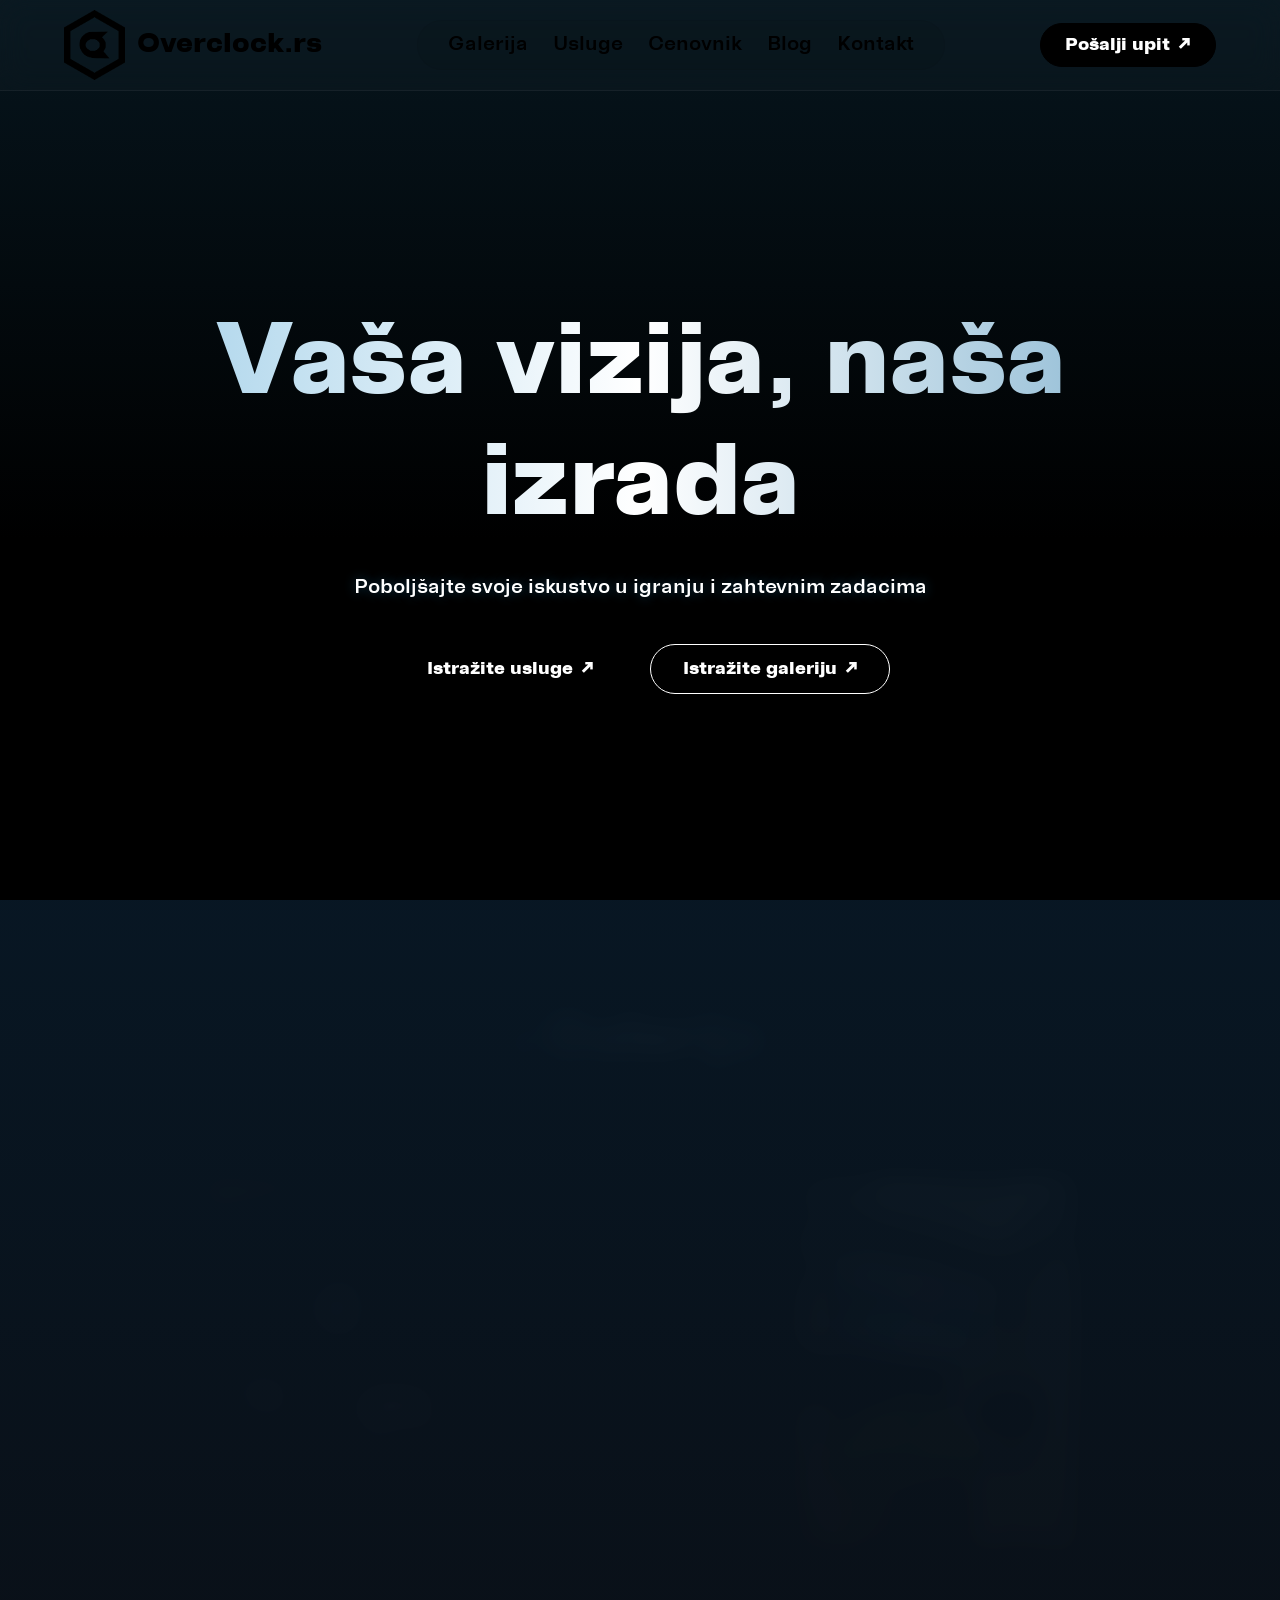
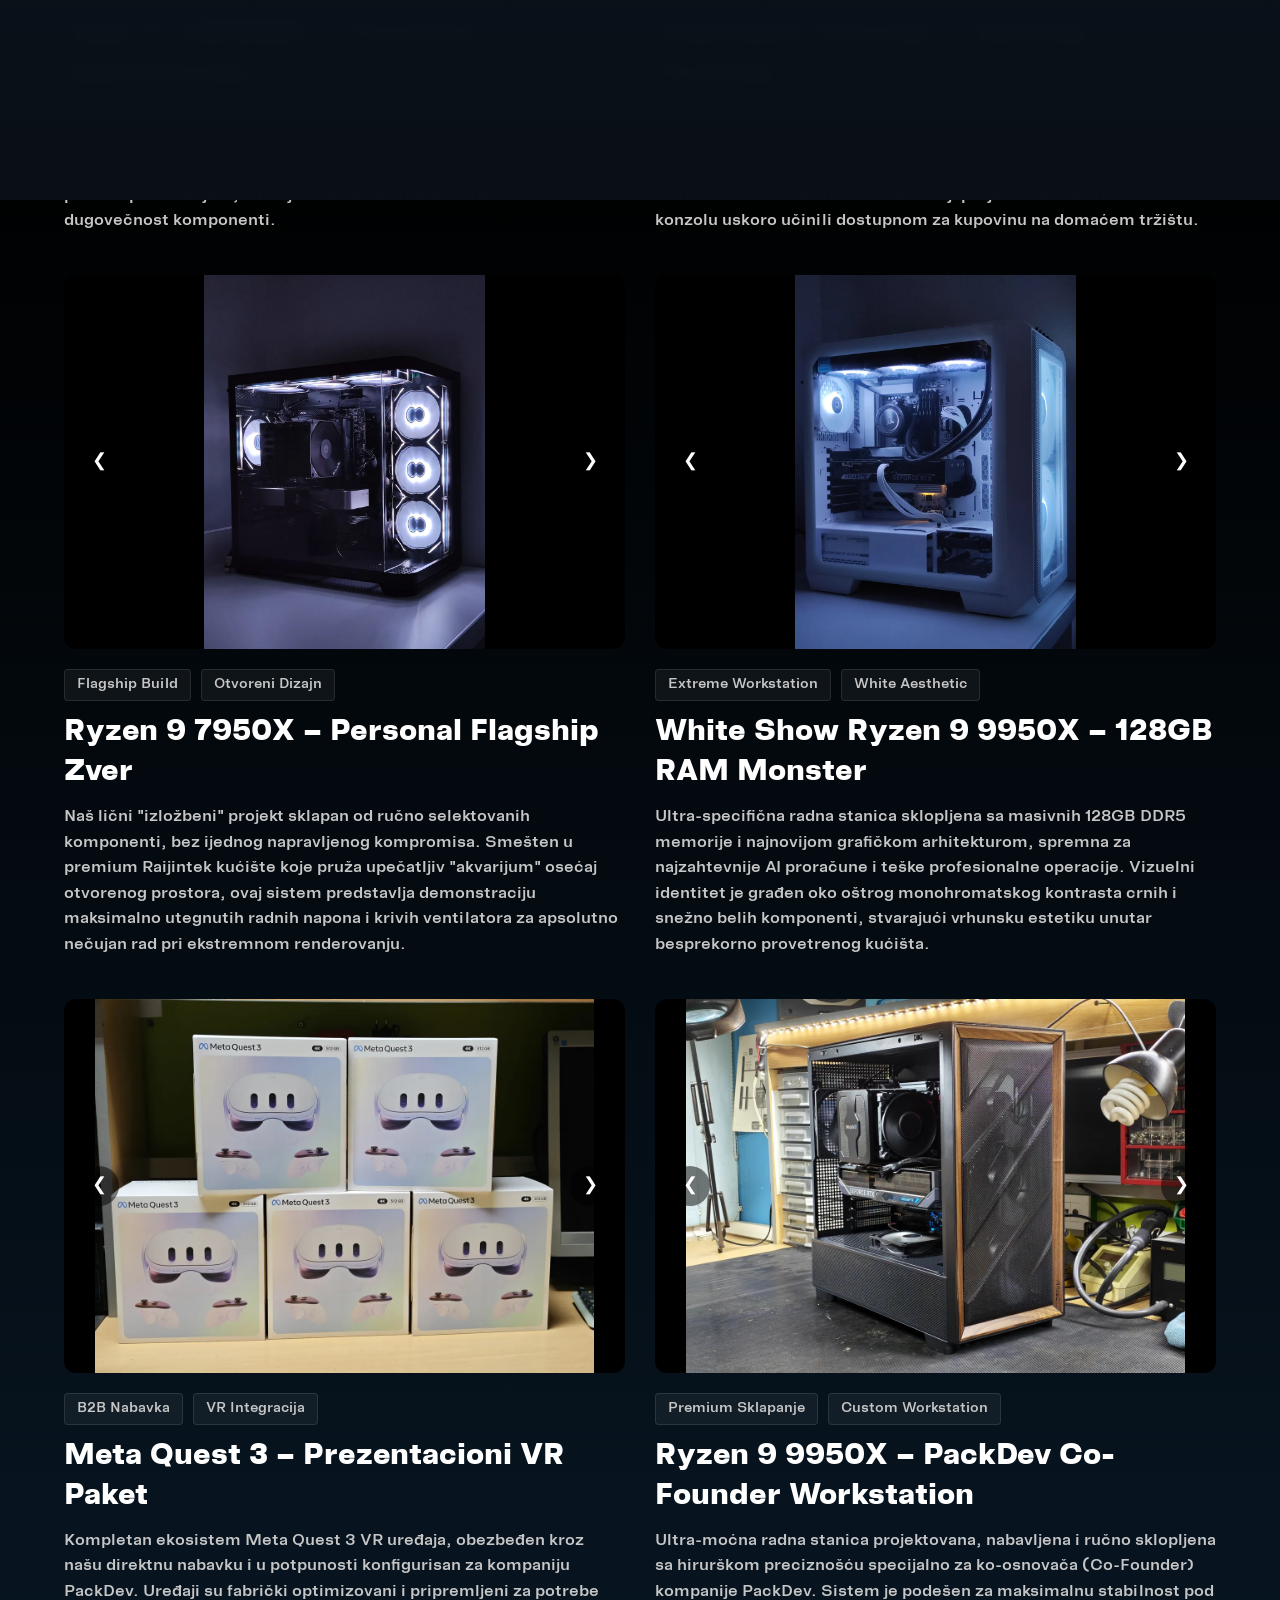
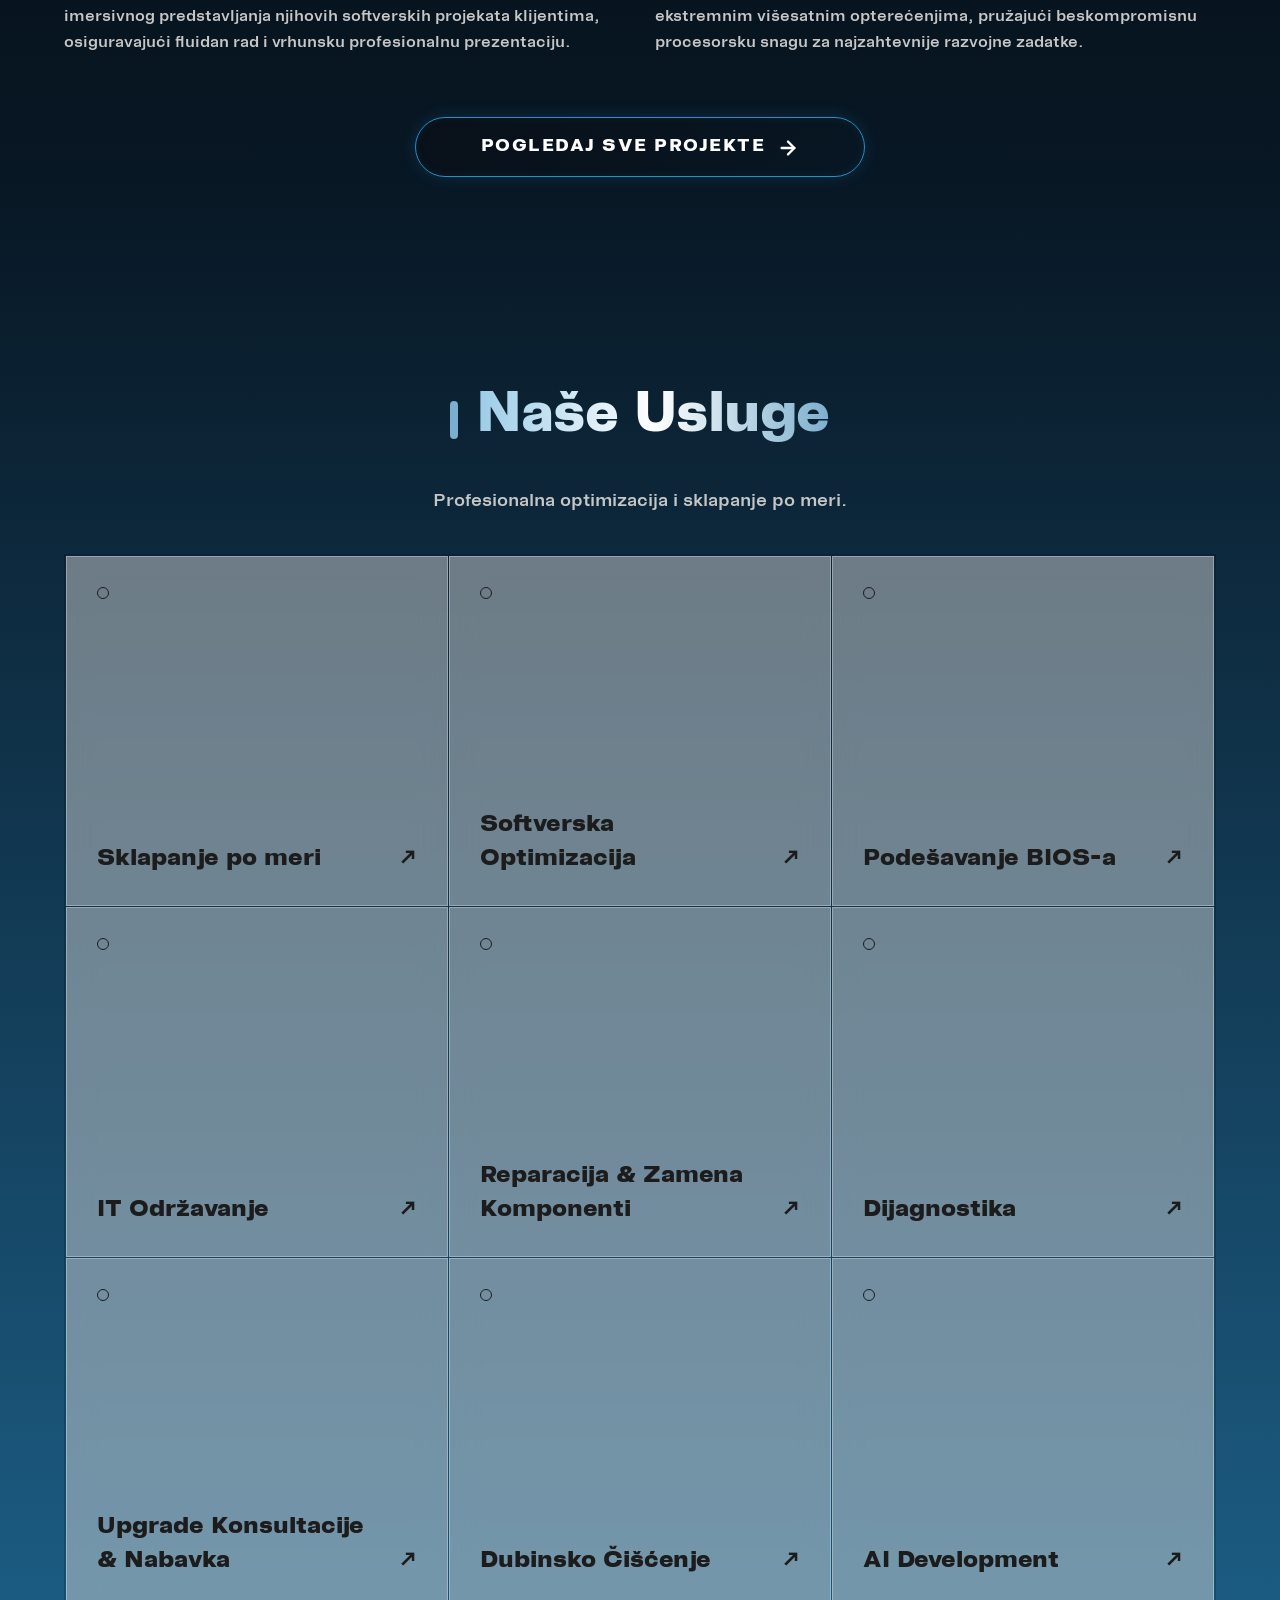
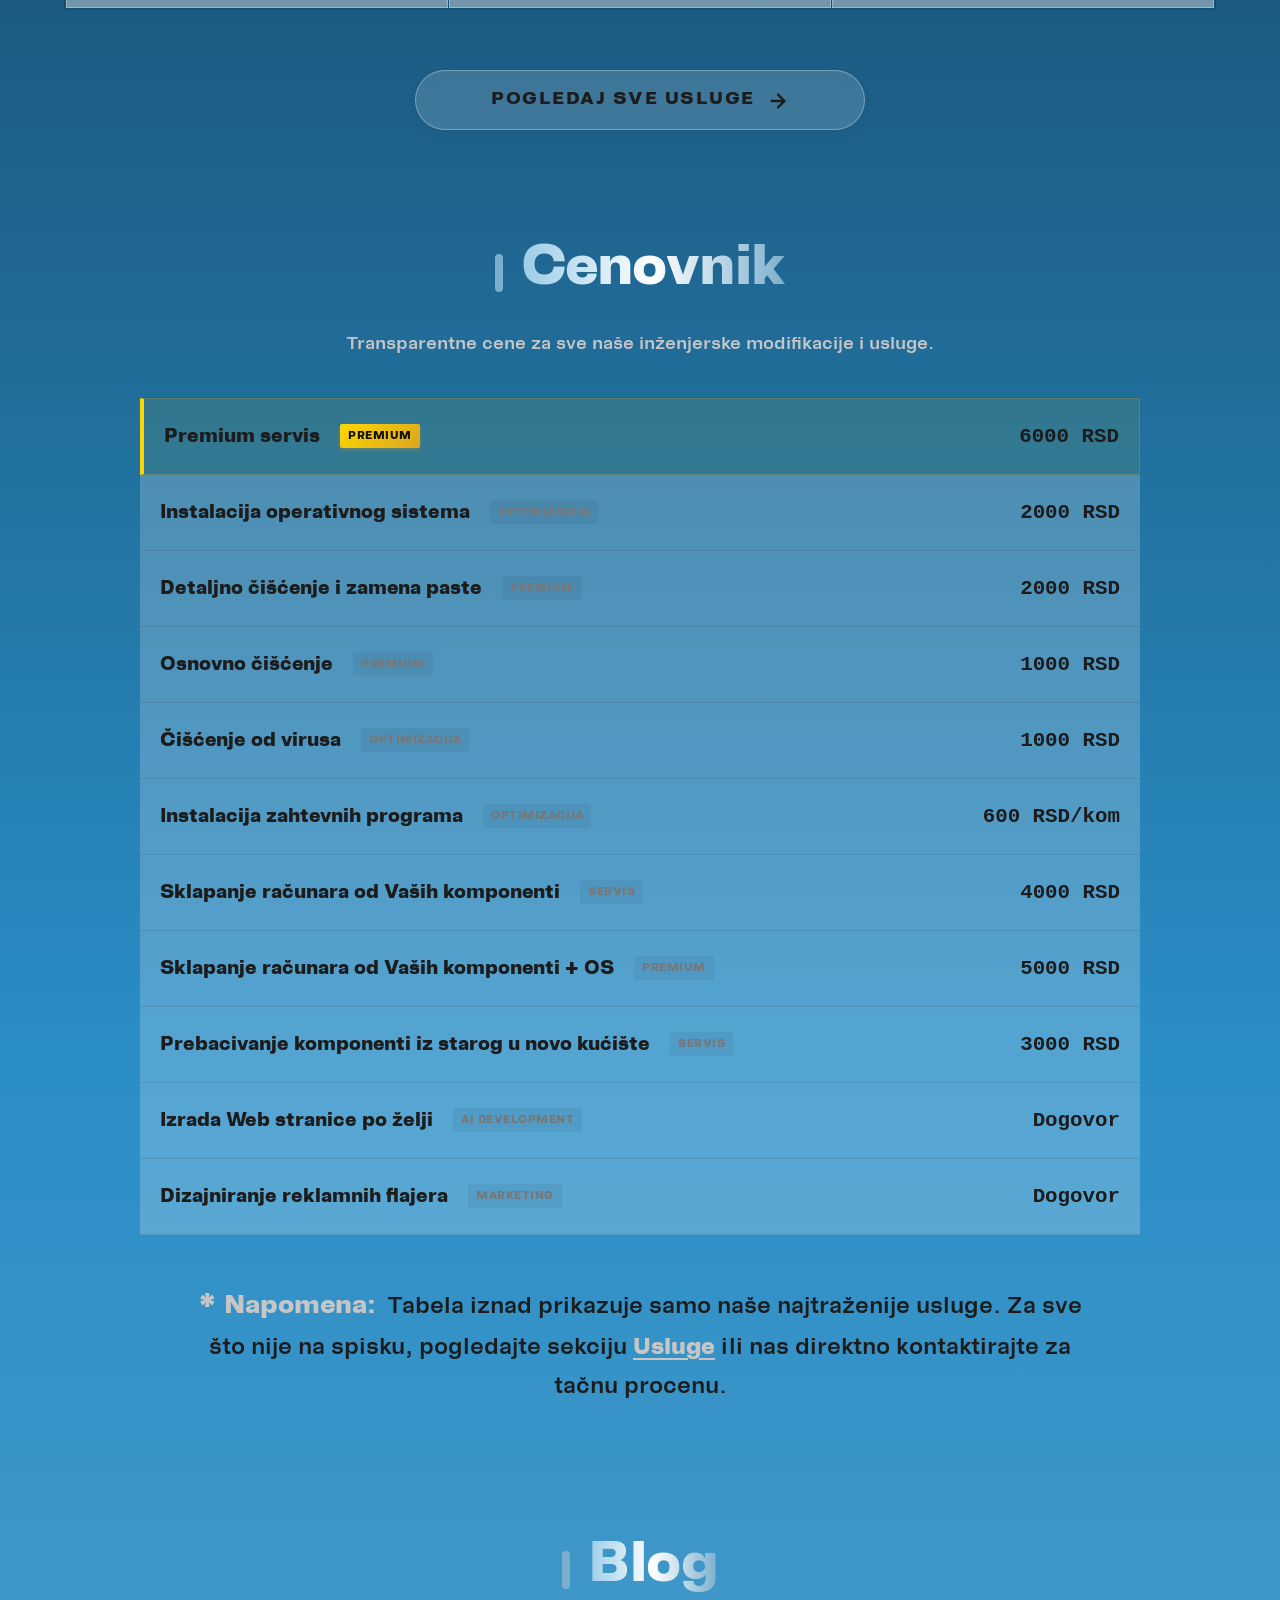
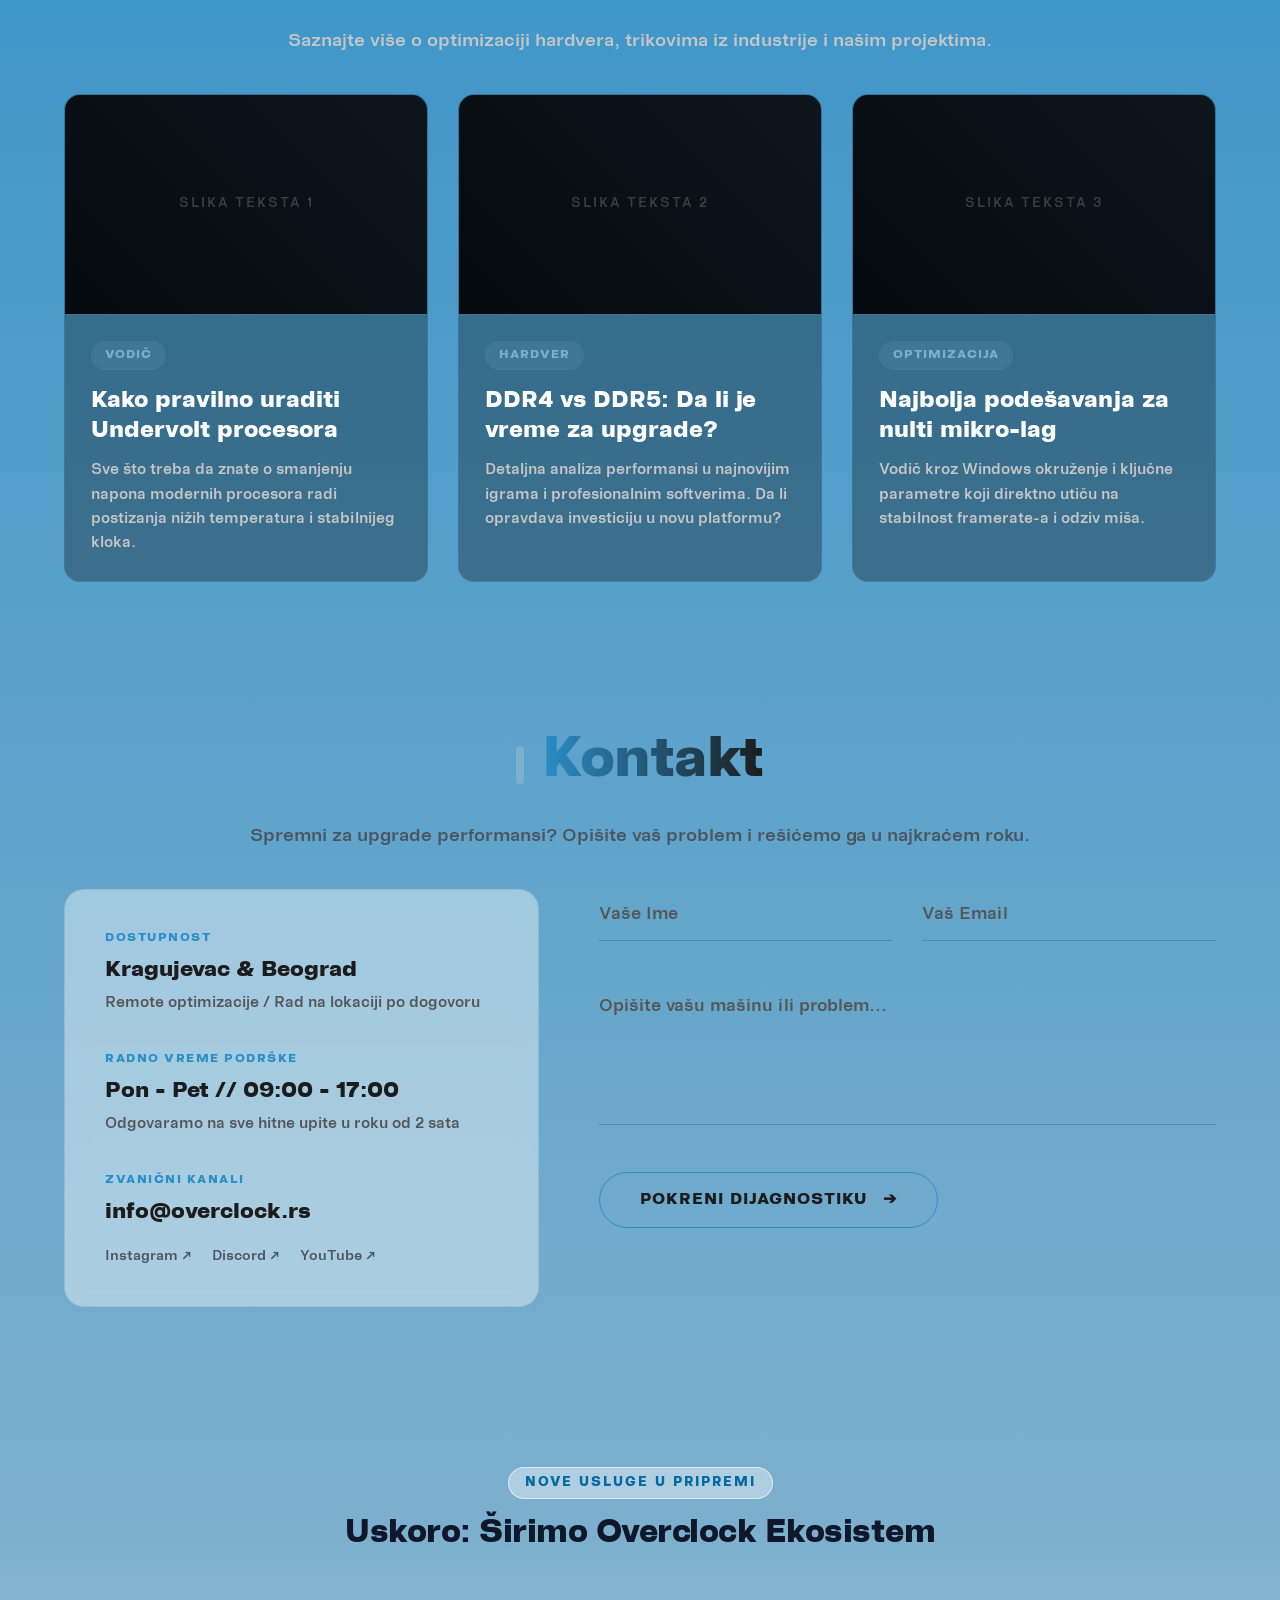
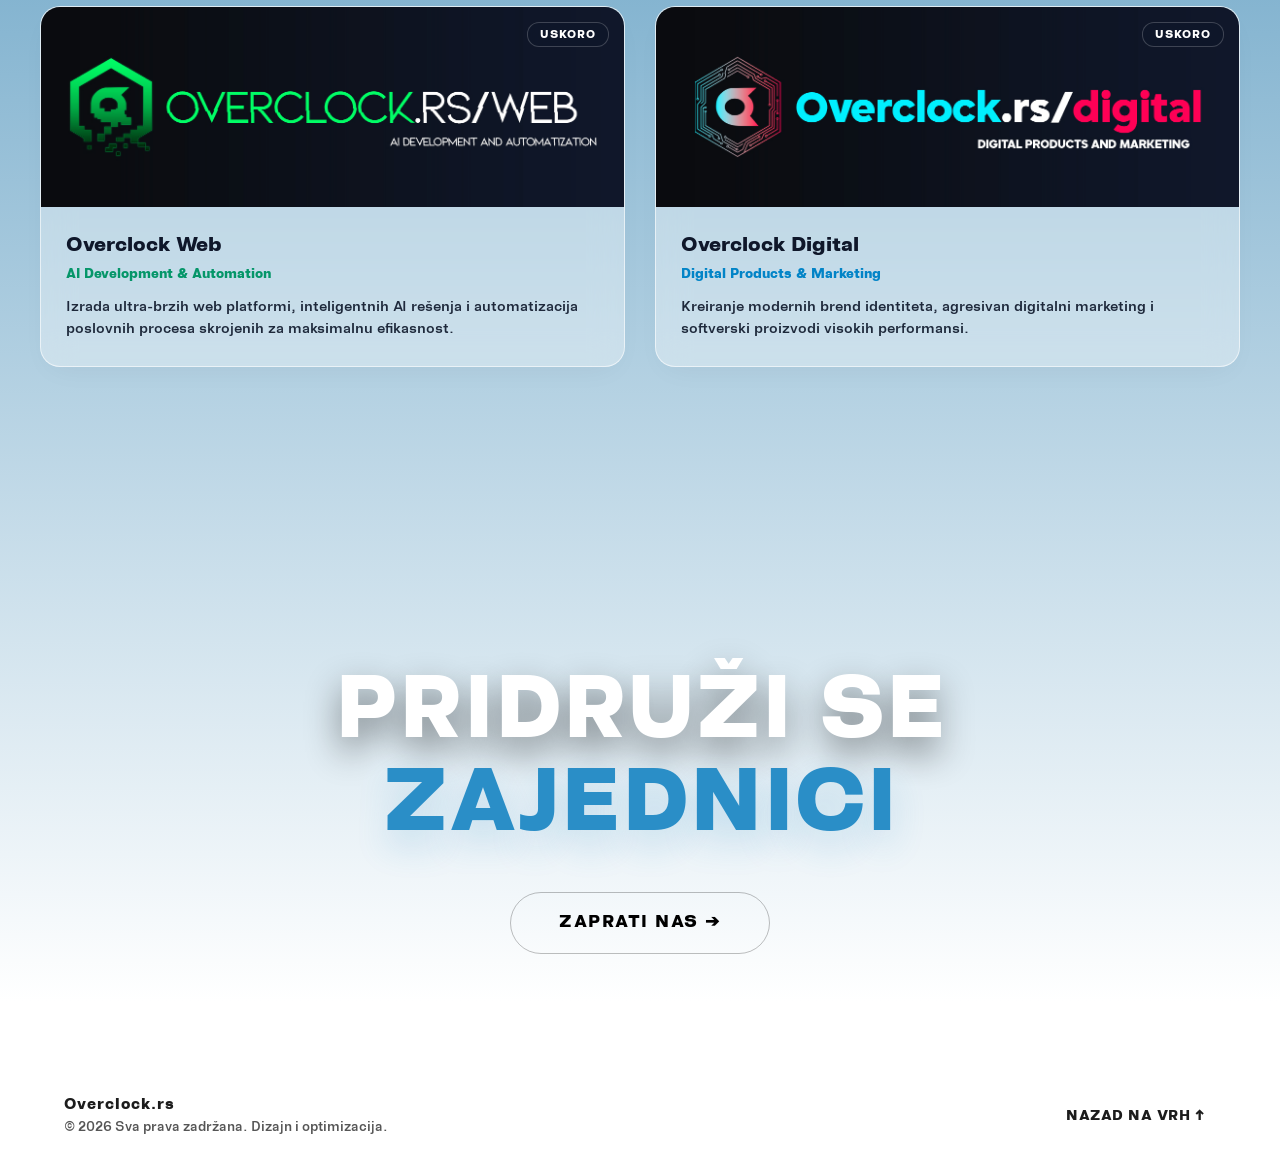
==== commit ac09dd25: "New services page" ====
--- a/index.html
+++ b/index.html
@@ -58,7 +58,7 @@
                 <p>Poboljšajte svoje iskustvo u igranju i zahtevnim zadacima</p>
             
                     <div class="hero-actions">
-                        <a href="#" class="btn-black">Kontaktirajte nas <span>↗</span></a>
+                        <a href="/services.html" class="btn-black">Istražite usluge <span>↗</span></a>
                         <a href="/gallery.html" class="btn-outline">Istražite galeriju <span>↗</span></a>
                     </div>
                 </div>
--- a/css/mobile.css
+++ b/css/mobile.css
@@ -466,6 +466,10 @@
   .ecosystem-teaser { 
     padding: 50px 15px !important; 
   }
+
+  .ecosystem-tag {
+    margin-bottom: 24px !important;
+  }
   
   /* Smanjujemo glavni naslov da bi lepo stao u 2 reda */
   .ecosystem-header h2 { 
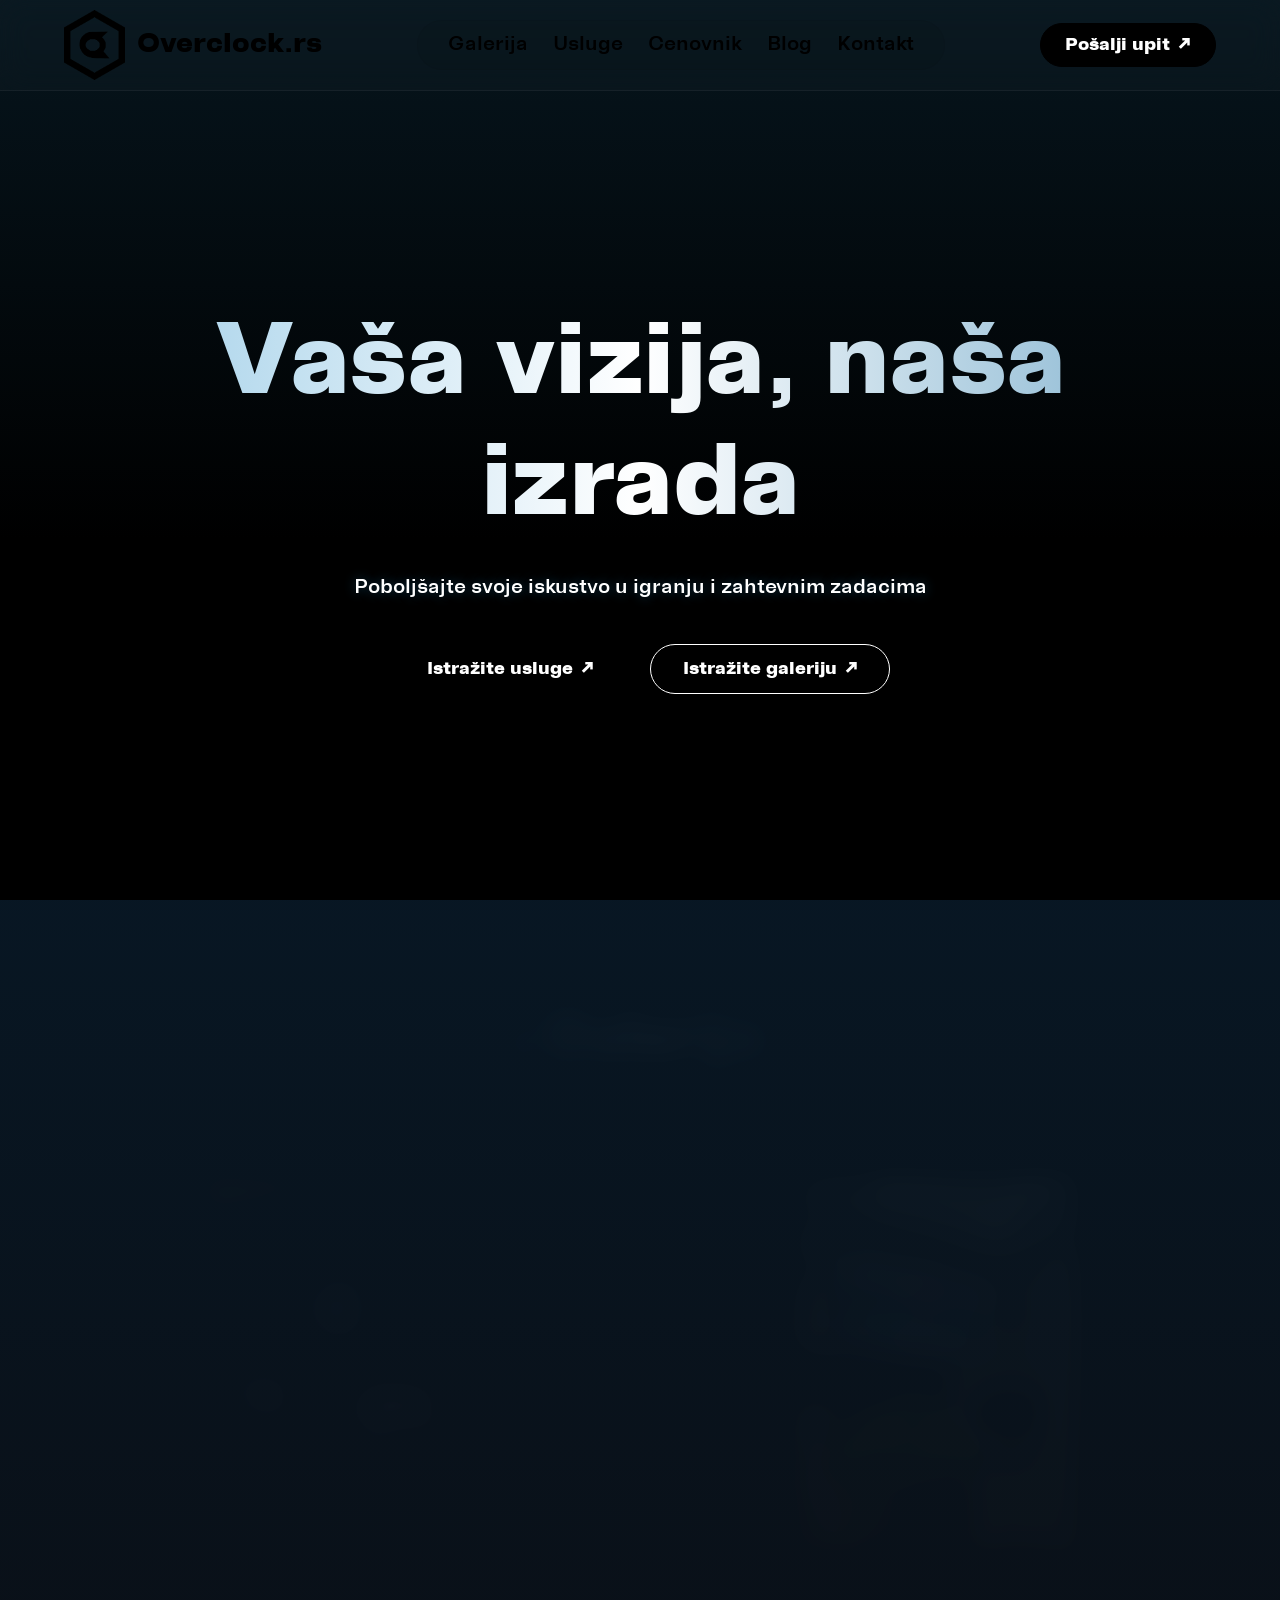
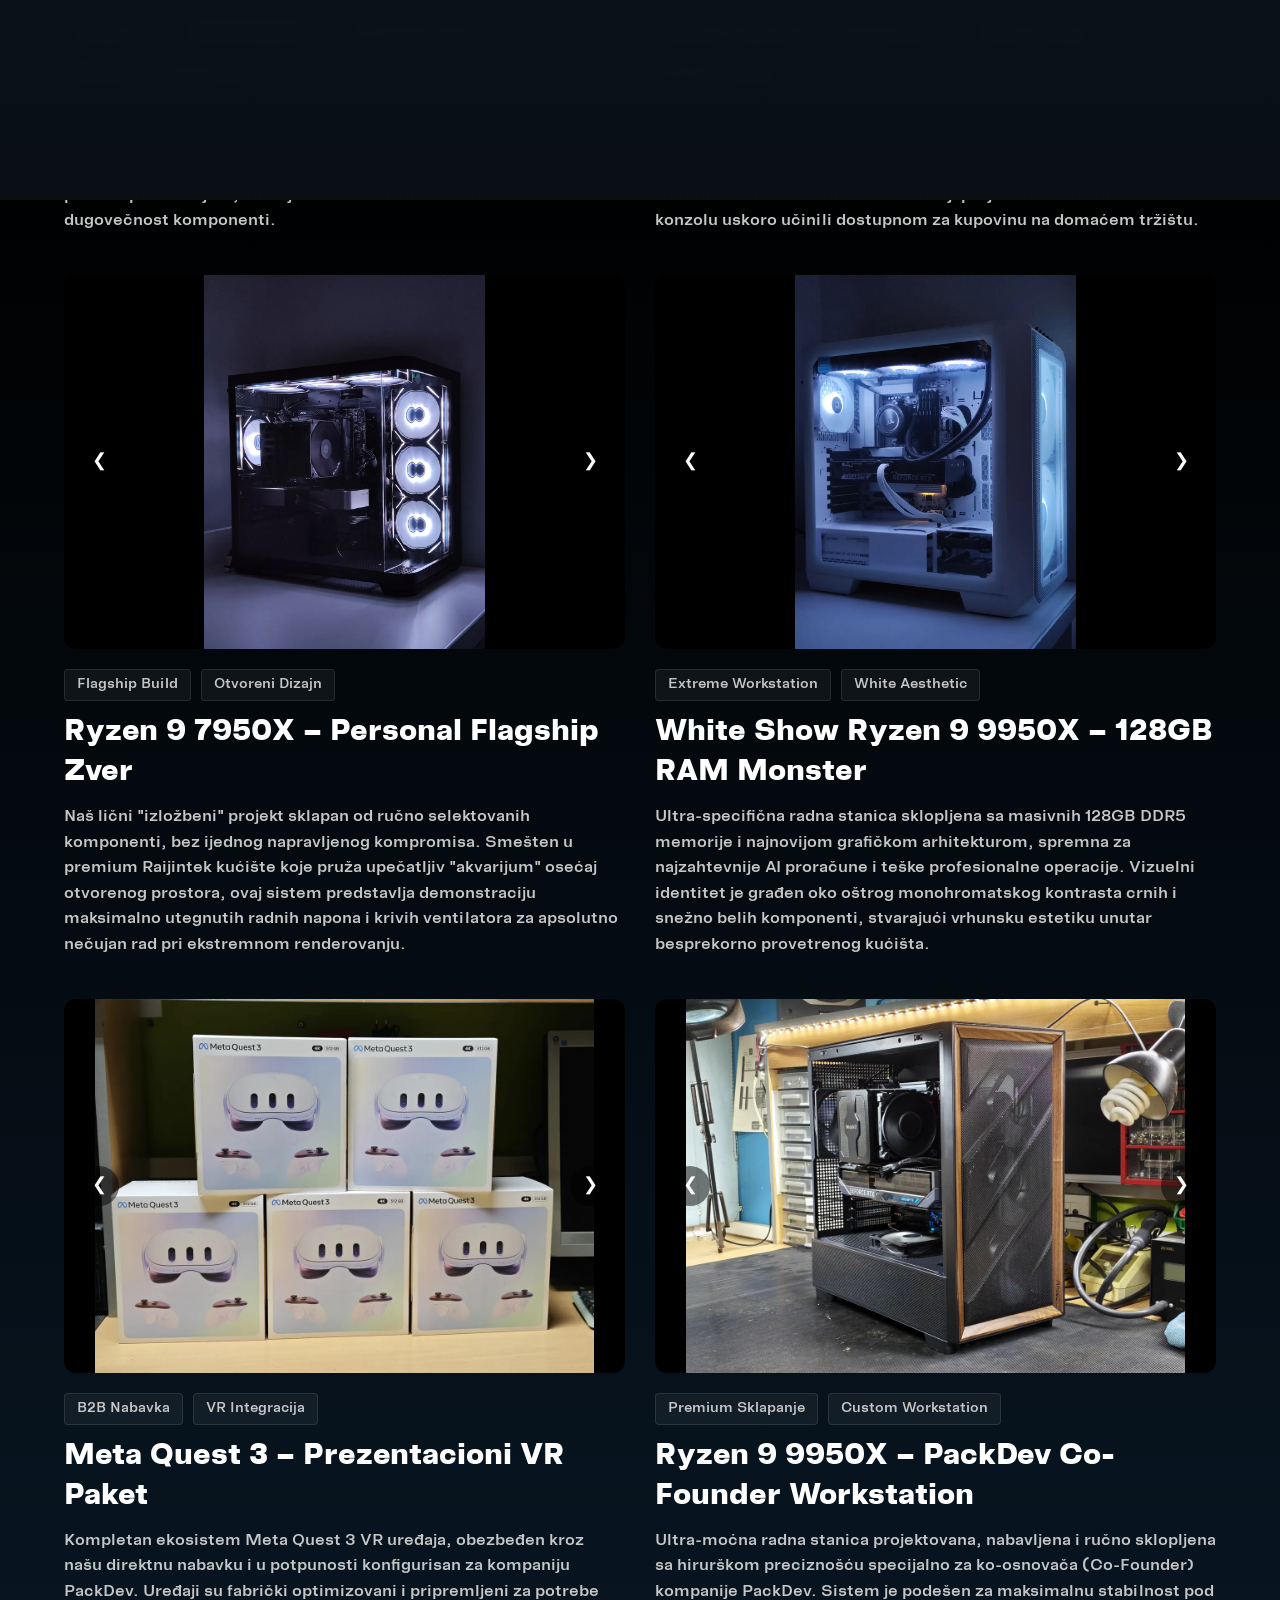
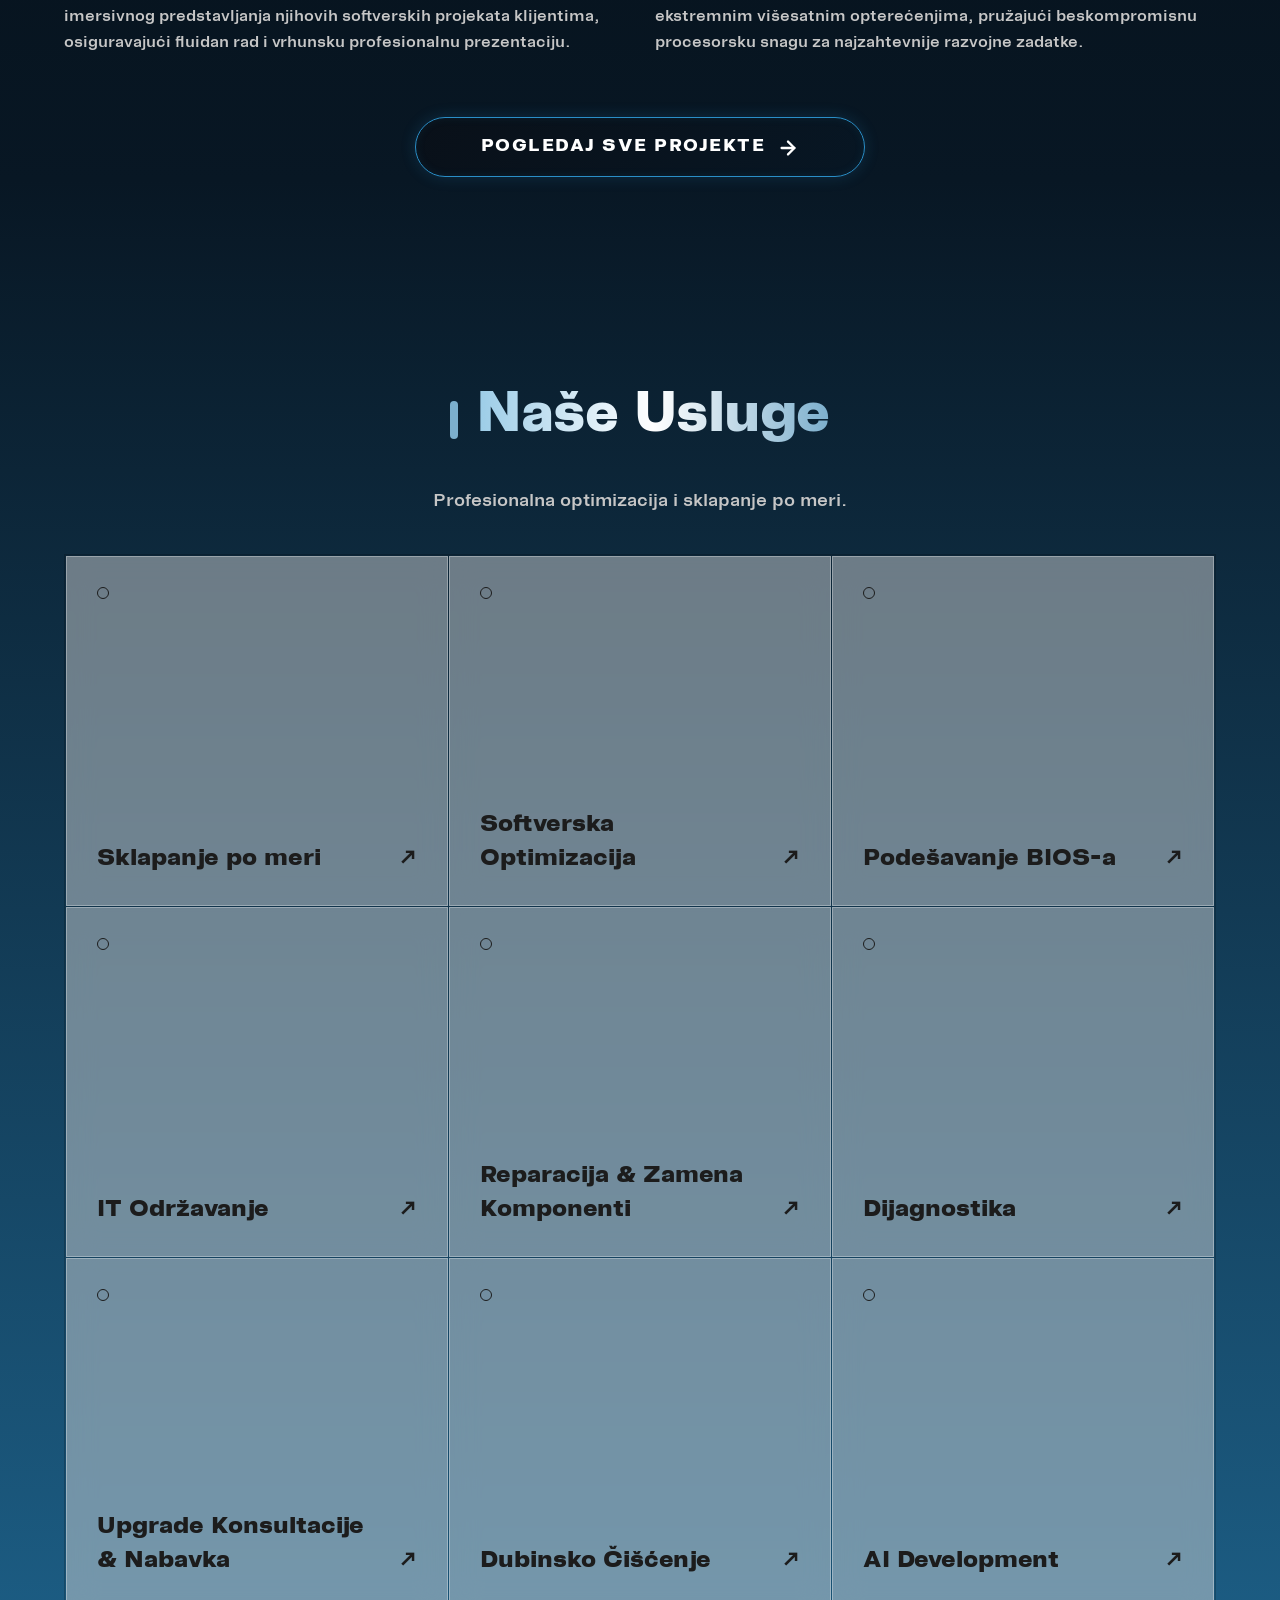
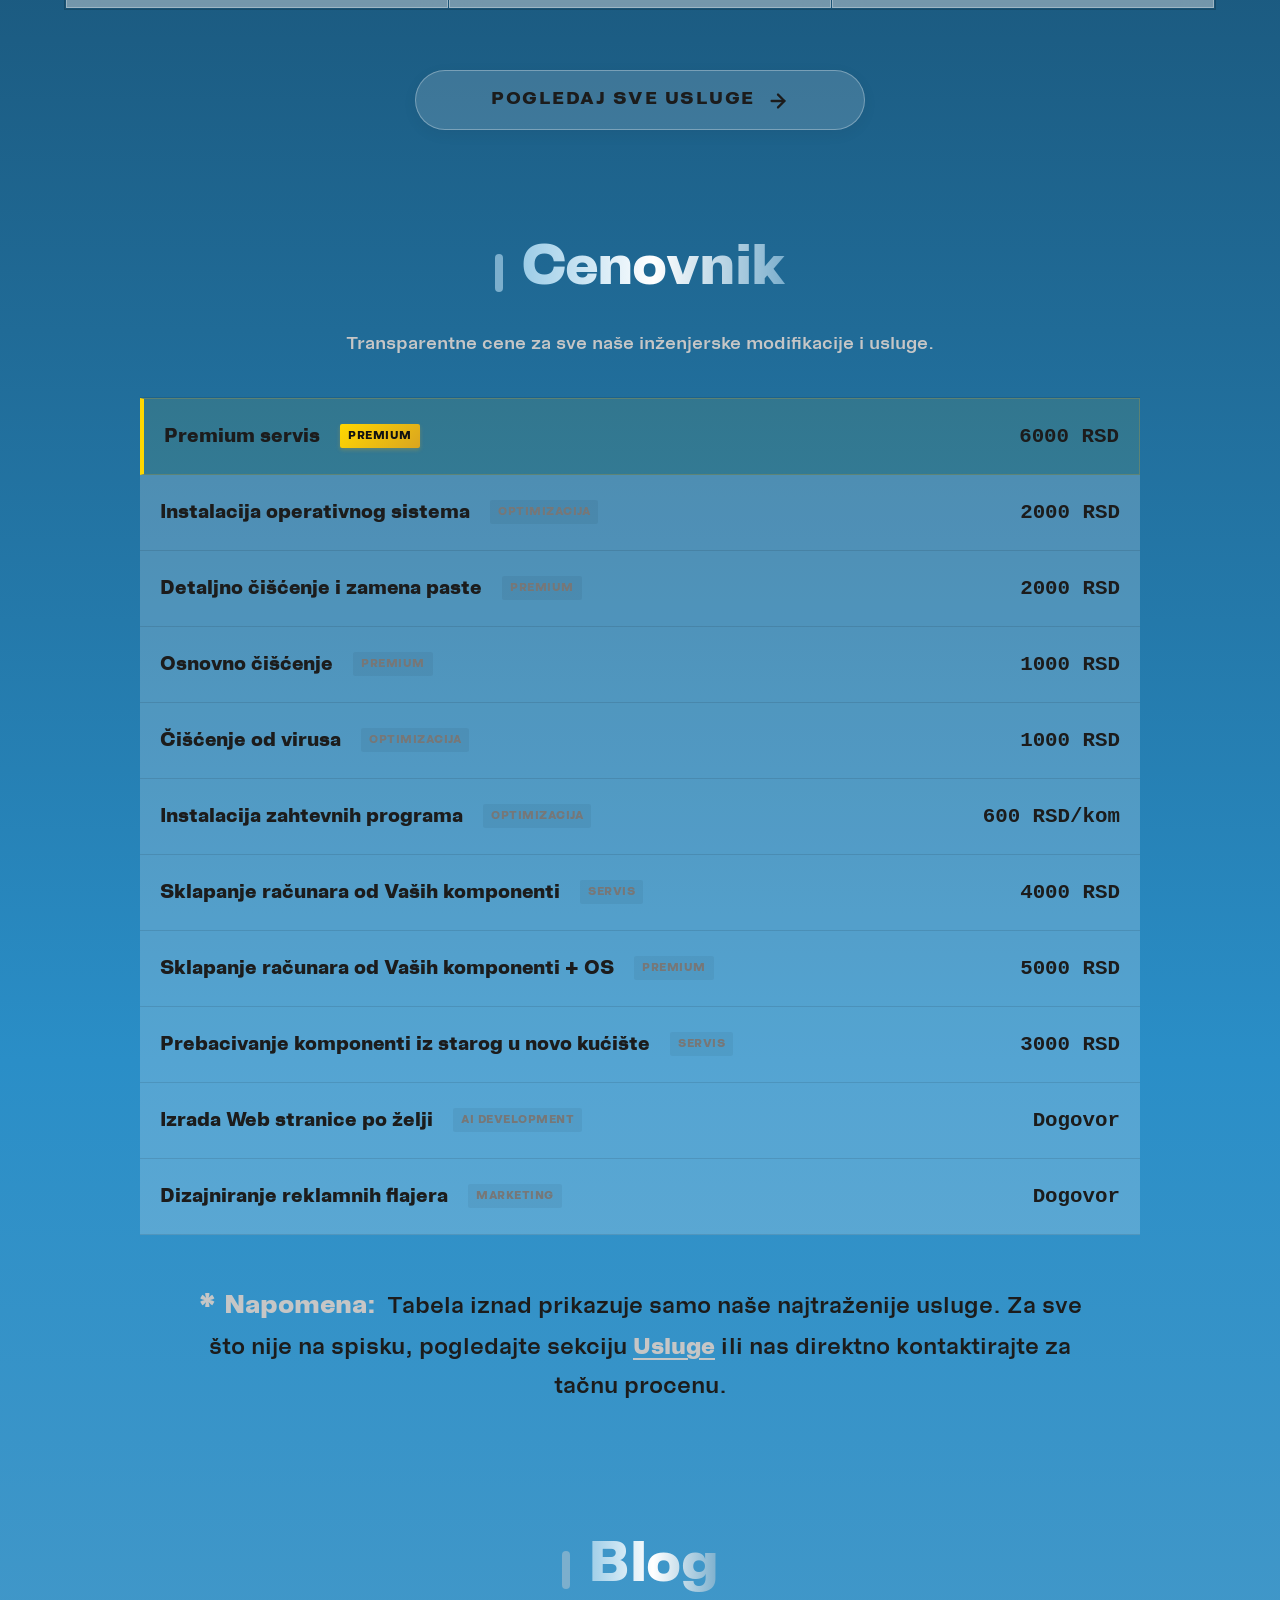
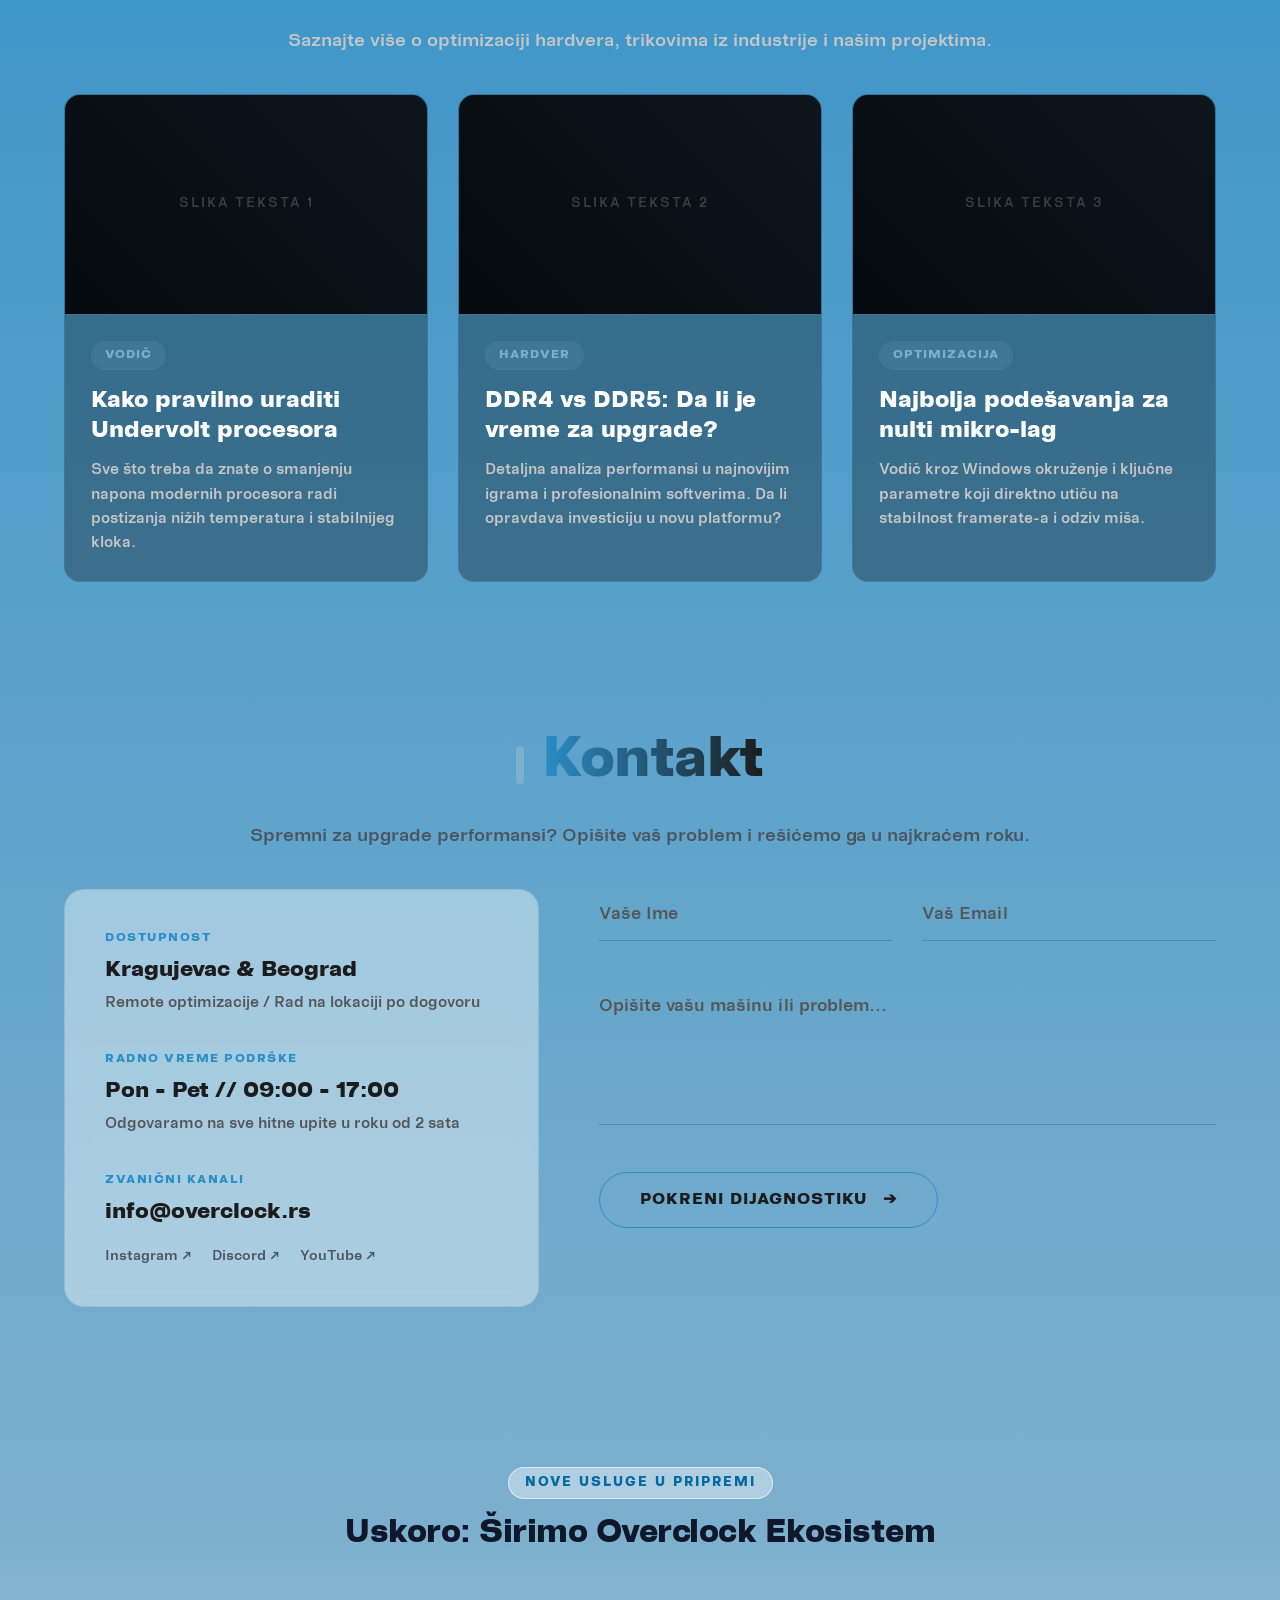
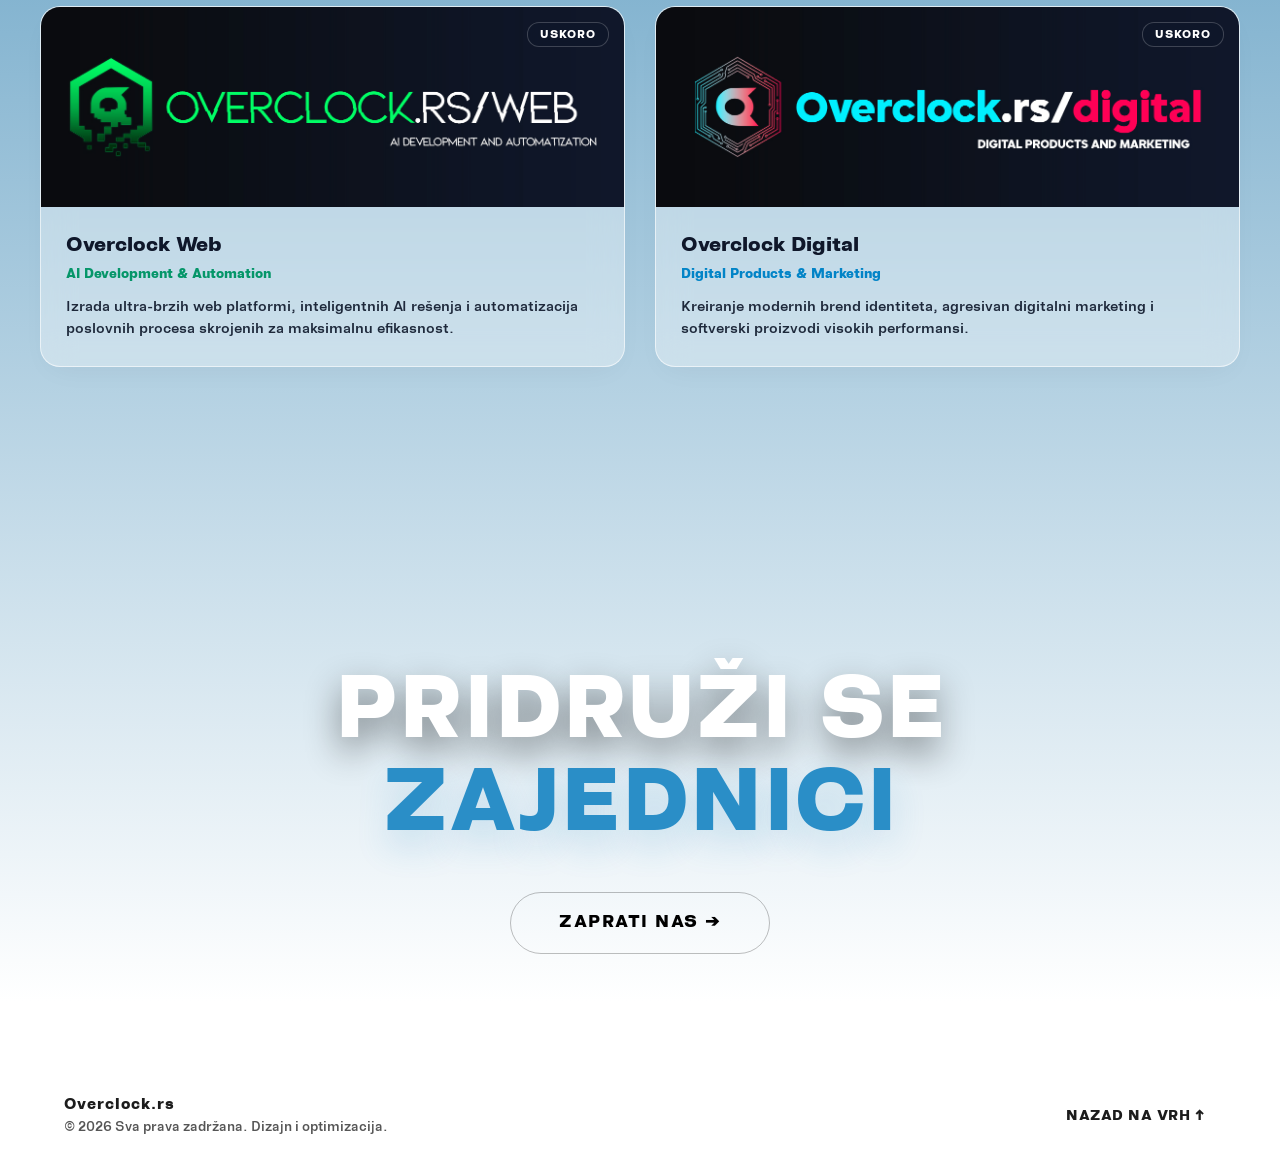
==== commit 14eb1dce: "Services button index" ====
--- a/index.html
+++ b/index.html
@@ -453,7 +453,7 @@
 </div>
 
       <div class="services-cta-wrapper scroll-blur-reveal">
-  <a href="#" class="btn-glow-wide">
+  <a href="/services.html" class="btn-glow-wide">
     <span>Pogledaj sve usluge</span>
     <svg width="22" height="22" viewBox="0 0 24 24" fill="none" stroke="currentColor" stroke-width="2.5" stroke-linecap="round" stroke-linejoin="round">
       <line x1="5" y1="12" x2="19" y2="12"></line>
--- a/css/animations.css
+++ b/css/animations.css
@@ -1,7 +1,6 @@
 /* MIKRO-HIRURŠKA ANIMACIJA BEZ LAYOUT SHIFT-A */
 @keyframes floatUpwardsTransform {
     0% {
-        /* Kreću sa dna (0px) i malo smanjene */
         transform: translateY(0) translateX(0) scale(0.7);
         opacity: 0;
     }
@@ -9,14 +8,12 @@
         opacity: 0.55;
     }
     50% {
-        /* Na pola puta skreću malo udesno radi prirodnog talasanja */
         transform: translateY(-40vh) translateX(15px) scale(1); 
     }
     85% {
         opacity: 0.55;
     }
     100% {
-        /* Lete skroz do vrha sekcije i malo preko (-90vh jer je visina 80vh) */
         transform: translateY(-92vh) translateX(-15px) scale(1.2);
         opacity: 0;
     }
@@ -28,12 +25,12 @@
 
 @keyframes blurFocusReveal {
     0% {
-        filter: blur(15px);
+        filter: blur(12px);
         opacity: 0;
-        transform: translateY(40px) scale(0.97);
+        transform: translateY(30px) scale(0.98);
     }
-    /* Sačuvano postepeno izoštravanje do 35% ekrana, ali sada tekst ostaje savršeno oštar i čist skroz do vrha (100%) */
-    35%, 100% {
+    /* Brže izoštravanje - već na 100% ulaska u vidno polje je skroz oštar */
+    100% {
         filter: blur(0px);
         opacity: 1;
         transform: translateY(0) scale(1);
@@ -43,7 +40,18 @@
 .scroll-blur-reveal {
     animation: blurFocusReveal linear both;
     animation-timeline: view();
-    animation-range: cover 0% cover 100%;
+    /* KLJUČNA PROMENA: Animacija počinje na ulazu (entry 0%) i završava se čim element pređe 30% ekrana */
+    animation-range: entry 0% cover 30%;
+}
+
+/* =========================================
+   POSEBNO PRAVILO ZA PRVI ELEMENT / PRVU SEKCIJU (PREMIUM SERVIS)
+   ========================================= */
+
+/* Da se prva sekcija ispod slajdera izoštri instant čim digneš pogled */
+#premium.service-block,
+.service-block:first-of-type {
+    animation-range: entry 0% cover 15% !important;
 }
 
 /* =========================================
@@ -55,12 +63,10 @@
         opacity: 0;
         transform: translateY(25px);
     }
-    /* Kada korisnik pređe 85% stranice, tekst počinje da se pomalja iz magle */
     85% {
         filter: blur(6px);
         opacity: 0.4;
     }
-    /* Na 98% (tik pred sam kraj skrola) tekst je potpuno oštar i na svom mestu */
     98%, 100% {
         filter: blur(0px);
         opacity: 1;
@@ -69,7 +75,7 @@
 }
 
 /* =========================================
-   CENOVNIK SCROLL REVEAL (GLAVNO PRAVILO)
+   CENOVNIK SCROLL REVEAL
    ========================================= */
 @keyframes cenovnikBlurReveal {
     0% {
@@ -98,34 +104,32 @@
    SPECIFIČNI SCROLL REVEAL PO SEKCIJAMA (MOBILNI)
    ========================================= */
 @media (max-width: 768px) {
-    /* Blog se otvara ranije na 85% i izgleda odlicno */
+    .scroll-blur-reveal {
+        animation-range: entry 0% cover 20%;
+    }
+
     #blog .scroll-blur-reveal,
     .blog-grid .scroll-blur-reveal {
         animation-range: cover 0% cover 50%;
     }
 
-    /* Cenovnik ima brz i cist ulaz na mobilnom */
     #cenovnik .scroll-blur-reveal {
         animation-range: entry 0% cover 15%;
     }
 }
 
 /* =========================================
-   SPECIFIČNO ZA GALERIJA STRANICU (BEZ UTICAJA NA OSTATAK SAJTA)
+   SPECIFIČNO ZA GALERIJA STRANICU
    ========================================= */
-
-/* 2. Blaži i brži blur efekat za ostale kartice u galeriji */
 .gallery-page .scroll-blur-reveal {
-  filter: blur(4px);            /* Blaži blur pa se brže razbistri */
-  transform: translateY(15px);  /* Manji pomak na gore */
+  filter: blur(4px);
+  transform: translateY(15px);
   transition: opacity 0.35s ease-out, filter 0.35s ease-out, transform 0.35s ease-out;
 }
-
 
 /* ===================================================
     ANIMACIJA - Zlatni Odsjaj (Shine)
    =================================================== */
-
 @keyframes hoverShine {
     0% { left: -100%; }
     100% { left: 200%; }
